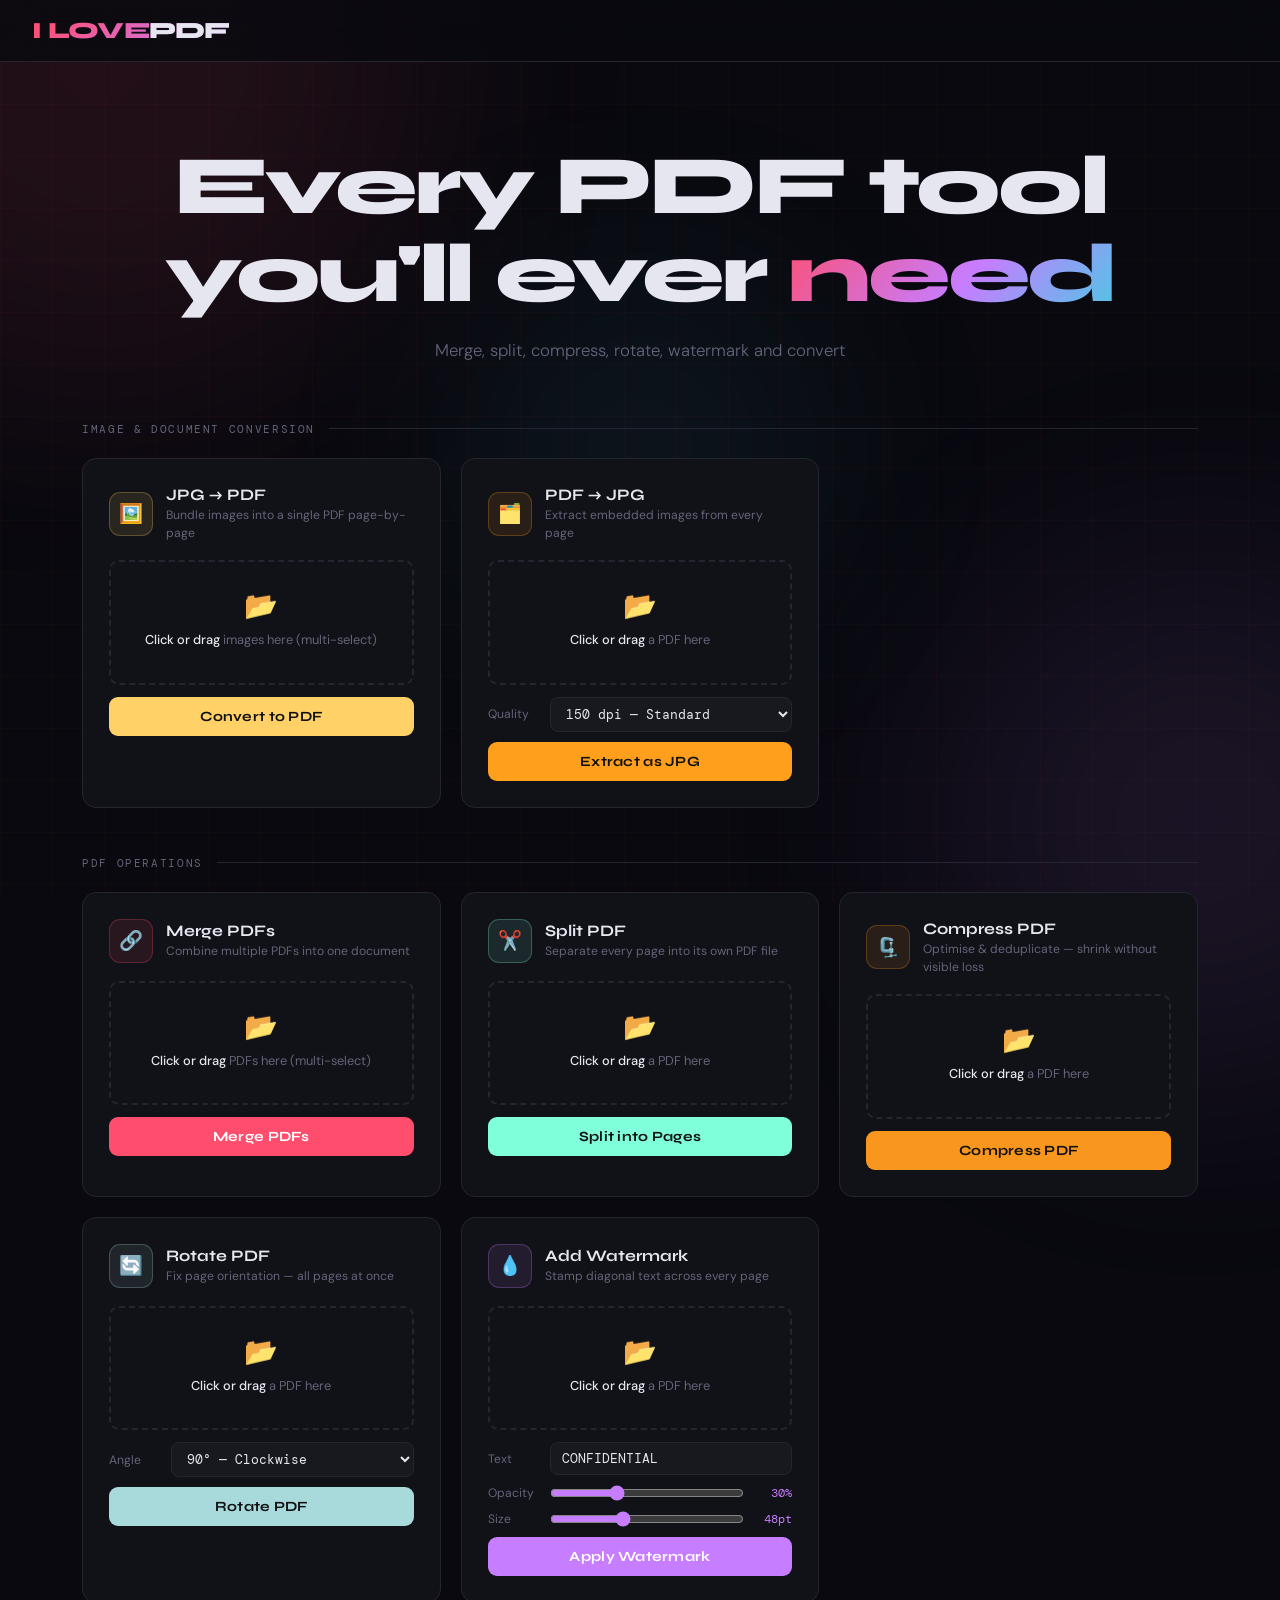
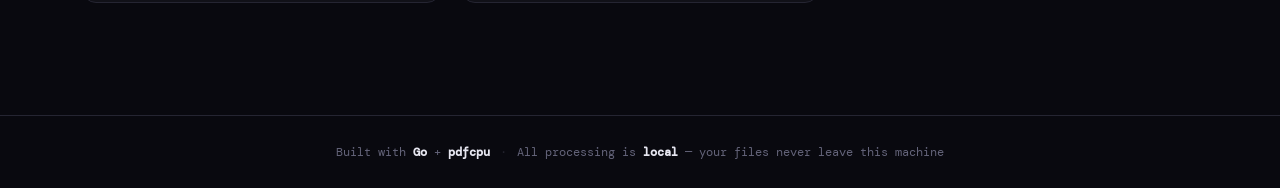
==== templates/index.html @ d8256d2e "added authentication" ====
<!DOCTYPE html>
<html lang="en">
<head>
<meta charset="UTF-8">
<meta name="viewport" content="width=device-width, initial-scale=1.0">
<title>I love pdf</title>
<link rel="preconnect" href="https://fonts.googleapis.com">
<link href="https://fonts.googleapis.com/css2?family=Syne:wght@400;700;800&family=DM+Mono:ital,wght@0,400;0,500;1,400&family=DM+Sans:wght@300;400;500&display=swap" rel="stylesheet">
<link rel="stylesheet" href="/static/css/style.css">
</head>
<body>

<div class="orb orb-1"></div>
<div class="orb orb-2"></div>
<div class="orb orb-3"></div>

<nav>
  <div class="logo">I LOVE<span>PDF</span></div>
  <div class="nav-right">
    <!-- <span class="nav-tag">Pure Go Engine</span>
    <span class="nav-tag accent">pdfcpu</span> -->
  </div>
</nav>

<header class="hero">
  <!-- <div class="hero-badge">
    <span class="pulse-dot"></span>
    All PDF tools — runs 100% locally
  </div> -->
  <h1>Every PDF tool<br>you'll ever <em>need</em></h1>
  <p>Merge, split, compress, rotate, watermark and convert</p>
</header>

<main class="container">

  <div class="section-label">
    <span>Image &amp; Document Conversion</span>
  </div>
  <div class="tool-grid">

    <!-- JPG → PDF -->
    <div class="tool-card" data-accent="#ffd166">
      <div class="card-header">
        <div class="card-icon" style="--ci-bg:rgba(255,209,102,.1);--ci-bd:rgba(255,209,102,.25)">🖼️</div>
        <div>
          <div class="card-title">JPG → PDF</div>
          <div class="card-desc">Bundle images into a single PDF page-by-page</div>
        </div>
      </div>

      <div class="drop-zone" id="dz-jpg2pdf"
           ondragover="onDragOver(event,this)"
           ondragleave="onDragLeave(this)"
           ondrop="onDrop(event,this,'fi-jpg2pdf')">
        <input type="file" id="fi-jpg2pdf" accept="image/jpeg,image/png,image/gif,image/tiff,image/webp" multiple
               onchange="onFileChange(this,'dz-jpg2pdf')">
        <div class="drop-icon">📂</div>
        <div class="drop-text"><strong>Click or drag</strong> images here (multi-select)</div>
        <div class="file-list" id="fl-jpg2pdf"></div>
      </div>

      <button class="btn" style="--btn-color:#ffd166;--btn-text:#111"
              onclick="submitMany('jpg-to-pdf','fi-jpg2pdf',{},'rb-jpg2pdf','jpg2pdf')">
        <span class="btn-spinner" id="sp-jpg2pdf"></span>
        <span>Convert to PDF</span>
      </button>
      <div class="result-box" id="rb-jpg2pdf"></div>
    </div>

    <!-- PDF → JPG -->
    <div class="tool-card" data-accent="#ff9f1c">
      <div class="card-header">
        <div class="card-icon" style="--ci-bg:rgba(255,159,28,.1);--ci-bd:rgba(255,159,28,.25)">🗂️</div>
        <div>
          <div class="card-title">PDF → JPG</div>
          <div class="card-desc">Extract embedded images from every page</div>
        </div>
      </div>

      <div class="drop-zone" id="dz-pdf2jpg"
           ondragover="onDragOver(event,this)"
           ondragleave="onDragLeave(this)"
           ondrop="onDrop(event,this,'fi-pdf2jpg')">
        <input type="file" id="fi-pdf2jpg" accept=".pdf"
               onchange="onFileChange(this,'dz-pdf2jpg')">
        <div class="drop-icon">📂</div>
        <div class="drop-text"><strong>Click or drag</strong> a PDF here</div>
        <div class="file-list" id="fl-pdf2jpg"></div>
      </div>

      <div class="field-row">
        <span class="field-label">Quality</span>
        <select id="sel-dpi" class="field-select">
          <option value="72">72 dpi — Screen</option>
          <option value="150" selected>150 dpi — Standard</option>
          <option value="300">300 dpi — Print</option>
        </select>
      </div>

      <button class="btn" style="--btn-color:#ff9f1c;--btn-text:#111"
              onclick="submitOne('pdf-to-jpg','fi-pdf2jpg',
                {dpi:document.getElementById('sel-dpi').value},
                'rb-pdf2jpg','pdf2jpg')">
        <span class="btn-spinner" id="sp-pdf2jpg"></span>
        <span>Extract as JPG</span>
      </button>
      <div class="result-box" id="rb-pdf2jpg"></div>
    </div>

  </div><!-- /.tool-grid -->

  <div class="section-label">
    <span>PDF Operations</span>
  </div>
  <div class="tool-grid">

    <!-- Merge -->
    <div class="tool-card" data-accent="#ff4d6d">
      <div class="card-header">
        <div class="card-icon" style="--ci-bg:rgba(255,77,109,.1);--ci-bd:rgba(255,77,109,.25)">🔗</div>
        <div>
          <div class="card-title">Merge PDFs</div>
          <div class="card-desc">Combine multiple PDFs into one document</div>
        </div>
      </div>

      <div class="drop-zone" id="dz-merge"
           ondragover="onDragOver(event,this)"
           ondragleave="onDragLeave(this)"
           ondrop="onDrop(event,this,'fi-merge')">
        <input type="file" id="fi-merge" accept=".pdf" multiple
               onchange="onFileChange(this,'dz-merge')">
        <div class="drop-icon">📂</div>
        <div class="drop-text"><strong>Click or drag</strong> PDFs here (multi-select)</div>
        <div class="file-list" id="fl-merge"></div>
      </div>

      <button class="btn" style="--btn-color:#ff4d6d;--btn-text:#fff"
              onclick="submitMany('merge','fi-merge',{},'rb-merge','merge')">
        <span class="btn-spinner" id="sp-merge"></span>
        <span>Merge PDFs</span>
      </button>
      <div class="result-box" id="rb-merge"></div>
    </div>

    <!-- Split -->
    <div class="tool-card" data-accent="#80ffdb">
      <div class="card-header">
        <div class="card-icon" style="--ci-bg:rgba(128,255,219,.1);--ci-bd:rgba(128,255,219,.25)">✂️</div>
        <div>
          <div class="card-title">Split PDF</div>
          <div class="card-desc">Separate every page into its own PDF file</div>
        </div>
      </div>

      <div class="drop-zone" id="dz-split"
           ondragover="onDragOver(event,this)"
           ondragleave="onDragLeave(this)"
           ondrop="onDrop(event,this,'fi-split')">
        <input type="file" id="fi-split" accept=".pdf"
               onchange="onFileChange(this,'dz-split')">
        <div class="drop-icon">📂</div>
        <div class="drop-text"><strong>Click or drag</strong> a PDF here</div>
        <div class="file-list" id="fl-split"></div>
      </div>

      <button class="btn" style="--btn-color:#80ffdb;--btn-text:#111"
              onclick="submitOne('split','fi-split',{},'rb-split','split')">
        <span class="btn-spinner" id="sp-split"></span>
        <span>Split into Pages</span>
      </button>
      <div class="result-box" id="rb-split"></div>
    </div>

    <!-- Compress -->
    <div class="tool-card" data-accent="#f8961e">
      <div class="card-header">
        <div class="card-icon" style="--ci-bg:rgba(248,150,30,.1);--ci-bd:rgba(248,150,30,.25)">🗜️</div>
        <div>
          <div class="card-title">Compress PDF</div>
          <div class="card-desc">Optimise & deduplicate — shrink without visible loss</div>
        </div>
      </div>

      <div class="drop-zone" id="dz-compress"
           ondragover="onDragOver(event,this)"
           ondragleave="onDragLeave(this)"
           ondrop="onDrop(event,this,'fi-compress')">
        <input type="file" id="fi-compress" accept=".pdf"
               onchange="onFileChange(this,'dz-compress')">
        <div class="drop-icon">📂</div>
        <div class="drop-text"><strong>Click or drag</strong> a PDF here</div>
        <div class="file-list" id="fl-compress"></div>
      </div>

      <button class="btn" style="--btn-color:#f8961e;--btn-text:#111"
              onclick="submitOne('compress','fi-compress',{},'rb-compress','compress')">
        <span class="btn-spinner" id="sp-compress"></span>
        <span>Compress PDF</span>
      </button>
      <div class="result-box" id="rb-compress"></div>
    </div>

    <!-- Rotate -->
    <div class="tool-card" data-accent="#a8dadc">
      <div class="card-header">
        <div class="card-icon" style="--ci-bg:rgba(168,218,220,.1);--ci-bd:rgba(168,218,220,.25)">🔄</div>
        <div>
          <div class="card-title">Rotate PDF</div>
          <div class="card-desc">Fix page orientation — all pages at once</div>
        </div>
      </div>

      <div class="drop-zone" id="dz-rotate"
           ondragover="onDragOver(event,this)"
           ondragleave="onDragLeave(this)"
           ondrop="onDrop(event,this,'fi-rotate')">
        <input type="file" id="fi-rotate" accept=".pdf"
               onchange="onFileChange(this,'dz-rotate')">
        <div class="drop-icon">📂</div>
        <div class="drop-text"><strong>Click or drag</strong> a PDF here</div>
        <div class="file-list" id="fl-rotate"></div>
      </div>

      <div class="field-row">
        <span class="field-label">Angle</span>
        <select id="sel-rotate" class="field-select">
          <option value="90">90° — Clockwise</option>
          <option value="180">180° — Flip</option>
          <option value="270">270° — Counter-clockwise</option>
        </select>
      </div>

      <button class="btn" style="--btn-color:#a8dadc;--btn-text:#111"
              onclick="submitOne('rotate','fi-rotate',
                {degrees:document.getElementById('sel-rotate').value},
                'rb-rotate','rotate')">
        <span class="btn-spinner" id="sp-rotate"></span>
        <span>Rotate PDF</span>
      </button>
      <div class="result-box" id="rb-rotate"></div>
    </div>

    <!-- Watermark -->
    <div class="tool-card" data-accent="#c77dff">
      <div class="card-header">
        <div class="card-icon" style="--ci-bg:rgba(199,125,255,.1);--ci-bd:rgba(199,125,255,.25)">💧</div>
        <div>
          <div class="card-title">Add Watermark</div>
          <div class="card-desc">Stamp diagonal text across every page</div>
        </div>
      </div>

      <div class="drop-zone" id="dz-wm"
           ondragover="onDragOver(event,this)"
           ondragleave="onDragLeave(this)"
           ondrop="onDrop(event,this,'fi-wm')">
        <input type="file" id="fi-wm" accept=".pdf"
               onchange="onFileChange(this,'dz-wm')">
        <div class="drop-icon">📂</div>
        <div class="drop-text"><strong>Click or drag</strong> a PDF here</div>
        <div class="file-list" id="fl-wm"></div>
      </div>

      <div class="field-row">
        <span class="field-label">Text</span>
        <input type="text" id="wm-text" class="field-input" value="CONFIDENTIAL" placeholder="Watermark text">
      </div>
      <div class="field-row">
        <span class="field-label">Opacity</span>
        <input type="range" id="wm-opacity" min="5" max="80" value="30"
               oninput="document.getElementById('wm-opval').textContent=this.value+'%'">
        <span class="range-val" id="wm-opval">30%</span>
      </div>
      <div class="field-row">
        <span class="field-label">Size</span>
        <input type="range" id="wm-size" min="20" max="96" value="48"
               oninput="document.getElementById('wm-szval').textContent=this.value+'pt'">
        <span class="range-val" id="wm-szval">48pt</span>
      </div>

      <button class="btn" style="--btn-color:#c77dff;--btn-text:#fff"
              onclick="submitOne('watermark','fi-wm',{
                text:     document.getElementById('wm-text').value,
                opacity:  document.getElementById('wm-opacity').value / 100,
                fontsize: document.getElementById('wm-size').value
              },'rb-wm','wm')">
        <span class="btn-spinner" id="sp-wm"></span>
        <span>Apply Watermark</span>
      </button>
      <div class="result-box" id="rb-wm"></div>
    </div>

  </div><!-- /.tool-grid -->
</main>

<footer>
  <span>Built with <strong>Go</strong> + <strong>pdfcpu</strong></span>
  <span class="footer-dot">·</span>
  <span>All processing is <strong>local</strong> — your files never leave this machine</span>
</footer>

<div id="toast" role="alert" aria-live="assertive"></div>

<script src="/static/js/app.js"></script>
</body>
</html>
---- static/css/style.css ----
/* ── Reset & Variables ───────────────────────────────────────── */
*, *::before, *::after { box-sizing: border-box; margin: 0; padding: 0; }

:root {
  --bg:       #09090f;
  --surface:  #111118;
  --surface2: #18181f;
  --border:   #252532;
  --text:     #e6e6f0;
  --muted:    #64647a;
  --accent:   #ff4d6d;
  --success:  #06d6a0;
  --warn:     #ffd166;
  --radius:   14px;
  --font-d:   'Syne', sans-serif;
  --font-b:   'DM Sans', sans-serif;
  --font-m:   'DM Mono', monospace;
}

html { scroll-behavior: smooth; }

body {
  background: var(--bg);
  color: var(--text);
  font-family: var(--font-b);
  min-height: 100vh;
  overflow-x: hidden;
}

/* ── Background grid ─────────────────────────────────────────── */
body::before {
  content: '';
  position: fixed; inset: 0; z-index: 0; pointer-events: none;
  background-image:
    linear-gradient(rgba(255,77,109,.03) 1px, transparent 1px),
    linear-gradient(90deg, rgba(255,77,109,.03) 1px, transparent 1px);
  background-size: 52px 52px;
}

/* ── Ambient orbs ────────────────────────────────────────────── */
.orb {
  position: fixed; border-radius: 50%;
  filter: blur(130px); opacity: .10;
  pointer-events: none; z-index: 0;
}
.orb-1 { width: 640px; height: 640px; background: #ff4d6d; top: -260px; left: -220px; }
.orb-2 { width: 520px; height: 520px; background: #c77dff; bottom: -180px; right: -180px; }
.orb-3 { width: 320px; height: 320px; background: #48cae4; top: 50%; left: 50%; transform: translate(-50%,-50%); }

nav {
  position: sticky; top: 0; z-index: 100;
  display: flex; align-items: center; justify-content: space-between;
  height: 62px; padding: 0 2rem;
  backdrop-filter: blur(18px);
  background: rgba(9,9,15,.80);
  border-bottom: 1px solid var(--border);
}

.logo {
  font-family: var(--font-d);
  font-size: 1.45rem; font-weight: 800;
  letter-spacing: -.03em;
  background: linear-gradient(130deg, #ff4d6d, #c77dff);
  -webkit-background-clip: text; -webkit-text-fill-color: transparent;
}
.logo span { -webkit-text-fill-color: var(--text); }

.nav-right { display: flex; gap: 8px; align-items: center; }

.nav-tag {
  font-family: var(--font-m); font-size: .68rem;
  padding: 3px 10px; border-radius: 100px;
  border: 1px solid var(--border); color: var(--muted);
}
.nav-tag.accent {
  border-color: rgba(255,77,109,.35);
  color: #ff7a93;
  background: rgba(255,77,109,.06);
}

/* ── Hero ────────────────────────────────────────────────────── */
.hero {
  position: relative; z-index: 1;
  text-align: center;
  padding: 80px 2rem 56px;
}

.hero-badge {
  display: inline-flex; align-items: center; gap: 9px;
  font-family: var(--font-m); font-size: .72rem;
  color: var(--accent);
  border: 1px solid rgba(255,77,109,.28);
  background: rgba(255,77,109,.06);
  padding: 5px 14px; border-radius: 100px;
  margin-bottom: 26px;
}

.pulse-dot {
  width: 6px; height: 6px;
  background: var(--accent); border-radius: 50%;
  animation: pulse 2s ease-in-out infinite;
}
@keyframes pulse { 0%,100%{opacity:1} 50%{opacity:.25} }

.hero h1 {
  font-family: var(--font-d);
  font-size: clamp(2.6rem, 6.5vw, 5.2rem);
  font-weight: 800; line-height: 1.06; letter-spacing: -.04em;
  margin-bottom: 18px;
}
.hero h1 em {
  font-style: normal;
  background: linear-gradient(130deg, #ff4d6d 0%, #c77dff 55%, #48cae4 100%);
  -webkit-background-clip: text; -webkit-text-fill-color: transparent;
}
.hero p {
  color: var(--muted); font-size: 1.05rem; font-weight: 300;
  max-width: 500px; margin: 0 auto; line-height: 1.75;
}

/* ── Layout ──────────────────────────────────────────────────── */
.container {
  max-width: 1180px; margin: 0 auto;
  padding: 0 2rem 4rem;
  position: relative; z-index: 1;
}

.section-label {
  display: flex; align-items: center; gap: 14px;
  font-family: var(--font-m); font-size: .68rem;
  color: var(--muted); text-transform: uppercase; letter-spacing: .15em;
  margin: 0 0 22px;
}
.section-label::after {
  content: ''; flex: 1; height: 1px; background: var(--border);
}

.tool-grid {
  display: grid;
  grid-template-columns: repeat(auto-fill, minmax(330px, 1fr));
  gap: 1.25rem;
  margin-bottom: 3rem;
}

/* ── Tool Card ───────────────────────────────────────────────── */
.tool-card {
  background: var(--surface);
  border: 1px solid var(--border);
  border-radius: var(--radius);
  padding: 26px;
  position: relative; overflow: hidden;
  transition: border-color .25s, transform .25s, box-shadow .25s;
}
.tool-card::before {
  content: '';
  position: absolute; top: 0; left: 0; right: 0; height: 1px;
  background: linear-gradient(90deg, transparent, var(--card-a, #ff4d6d), transparent);
  opacity: 0; transition: opacity .3s;
}
.tool-card:hover {
  border-color: var(--card-a, #ff4d6d);
  transform: translateY(-2px);
  box-shadow: 0 18px 50px rgba(0,0,0,.45);
}
.tool-card:hover::before { opacity: 1; }

/* set --card-a from data-accent via JS */

.card-header {
  display: flex; align-items: center; gap: 13px;
  margin-bottom: 18px;
}
.card-icon {
  width: 44px; height: 44px; border-radius: 11px;
  background: var(--ci-bg, rgba(255,77,109,.08));
  border: 1px solid var(--ci-bd, rgba(255,77,109,.2));
  display: flex; align-items: center; justify-content: center;
  font-size: 1.2rem; flex-shrink: 0;
}
.card-title { font-family: var(--font-d); font-size: 1rem; font-weight: 700; }
.card-desc  { font-size: .76rem; color: var(--muted); margin-top: 2px; line-height: 1.5; }

/* ── Drop Zone ───────────────────────────────────────────────── */
.drop-zone {
  position: relative;
  border: 2px dashed var(--border);
  border-radius: 10px;
  padding: 26px 16px;
  text-align: center;
  cursor: pointer;
  transition: border-color .2s, background .2s;
  margin-bottom: 12px;
}
.drop-zone input[type="file"] {
  position: absolute; inset: 0;
  opacity: 0; cursor: pointer; width: 100%; height: 100%;
}
.drop-zone:hover,
.drop-zone.drag-over {
  border-color: var(--card-a, var(--accent));
  background: rgba(255,77,109,.04);
}
.drop-icon   { font-size: 1.7rem; margin-bottom: 7px; }
.drop-text   { font-size: .8rem; color: var(--muted); line-height: 1.6; }
.drop-text strong { color: var(--text); font-weight: 500; }
.file-list {
  font-family: var(--font-m); font-size: .68rem;
  color: #48cae4; margin-top: 6px;
  white-space: nowrap; overflow: hidden; text-overflow: ellipsis;
}

/* ── Form Controls ───────────────────────────────────────────── */
.field-row {
  display: flex; align-items: center; gap: 10px;
  margin-bottom: 10px;
}
.field-label {
  font-size: .76rem; color: var(--muted);
  white-space: nowrap; min-width: 52px;
}
.field-select,
.field-input {
  flex: 1;
  background: var(--surface2);
  border: 1px solid var(--border);
  border-radius: 8px;
  color: var(--text);
  padding: 7px 11px;
  font-family: var(--font-m); font-size: .8rem;
  outline: none;
  transition: border-color .2s;
}
.field-select:focus,
.field-input:focus { border-color: var(--card-a, var(--accent)); }

input[type="range"] {
  flex: 1; accent-color: var(--card-a, var(--accent));
  cursor: pointer;
}
.range-val {
  font-family: var(--font-m); font-size: .76rem;
  color: var(--card-a, var(--accent));
  min-width: 38px; text-align: right;
}

/* ── Button ──────────────────────────────────────────────────── */
.btn {
  width: 100%; padding: 11px;
  border: none; border-radius: 9px;
  background: var(--btn-color, var(--accent));
  color: var(--btn-text, #fff);
  font-family: var(--font-d); font-size: .88rem; font-weight: 700;
  letter-spacing: .02em;
  cursor: pointer;
  display: flex; align-items: center; justify-content: center; gap: 8px;
  transition: opacity .2s, transform .15s, box-shadow .2s;
  margin-top: 4px;
}
.btn:hover:not(:disabled) {
  opacity: .9; transform: translateY(-1px);
  box-shadow: 0 8px 22px rgba(0,0,0,.35);
}
.btn:active:not(:disabled) { transform: none; }
.btn:disabled { opacity: .35; cursor: not-allowed; }

/* spinner inside button */
.btn-spinner {
  display: none;
  width: 15px; height: 15px;
  border: 2px solid rgba(0,0,0,.25);
  border-top-color: currentColor;
  border-radius: 50%;
  animation: spin .65s linear infinite;
}
.btn-spinner.visible { display: block; }
@keyframes spin { to { transform: rotate(360deg); } }

/* ── Result Box ──────────────────────────────────────────────── */
.result-box {
  display: none; margin-top: 12px;
  border-radius: 9px; overflow: hidden;
  animation: slideUp .28s ease;
}
.result-box.show { display: block; }
@keyframes slideUp { from{opacity:0;transform:translateY(6px)} to{opacity:1;transform:none} }

.result-inner {
  padding: 13px 15px;
}
.result-inner.ok  { background: rgba(6,214,160,.07); border: 1px solid rgba(6,214,160,.22); }
.result-inner.err { background: rgba(255,77,109,.07); border: 1px solid rgba(255,77,109,.22); }

.result-msg {
  font-size: .8rem; margin-bottom: 9px;
}
.result-inner.ok  .result-msg { color: var(--success); }
.result-inner.err .result-msg { color: var(--accent); }

.result-meta {
  font-family: var(--font-m); font-size: .68rem;
  color: var(--muted); margin-bottom: 10px;
}

.dl-btn {
  display: inline-flex; align-items: center; gap: 7px;
  background: rgba(6,214,160,.1);
  border: 1px solid rgba(6,214,160,.28);
  color: var(--success);
  padding: 7px 14px; border-radius: 7px;
  text-decoration: none; font-size: .8rem; font-weight: 500;
  transition: background .2s;
  cursor: pointer;
}
.dl-btn:hover { background: rgba(6,214,160,.18); }

/* ── Footer ──────────────────────────────────────────────────── */
footer {
  position: relative; z-index: 1;
  border-top: 1px solid var(--border);
  padding: 28px 2rem;
  text-align: center;
  font-family: var(--font-m); font-size: .75rem; color: var(--muted);
  display: flex; justify-content: center; align-items: center;
  flex-wrap: wrap; gap: 10px;
}
footer strong { color: var(--text); }
.footer-dot { opacity: .3; }

/*   Toast   */
#toast {
  position: fixed; bottom: 22px; left: 50%;
  transform: translateX(-50%) translateY(14px);
  background: var(--surface2); border: 1px solid var(--border);
  color: var(--text); padding: 10px 22px;
  border-radius: 100px; font-family: var(--font-m); font-size: .78rem;
  opacity: 0; pointer-events: none;
  transition: opacity .28s, transform .28s;
  z-index: 999; white-space: nowrap;
}
#toast.show {
  opacity: 1; transform: translateX(-50%) translateY(0);
}

/*   Responsive   */
@media (max-width: 640px) {
  .tool-grid { grid-template-columns: 1fr; }
  .hero h1   { font-size: 2.4rem; }
}
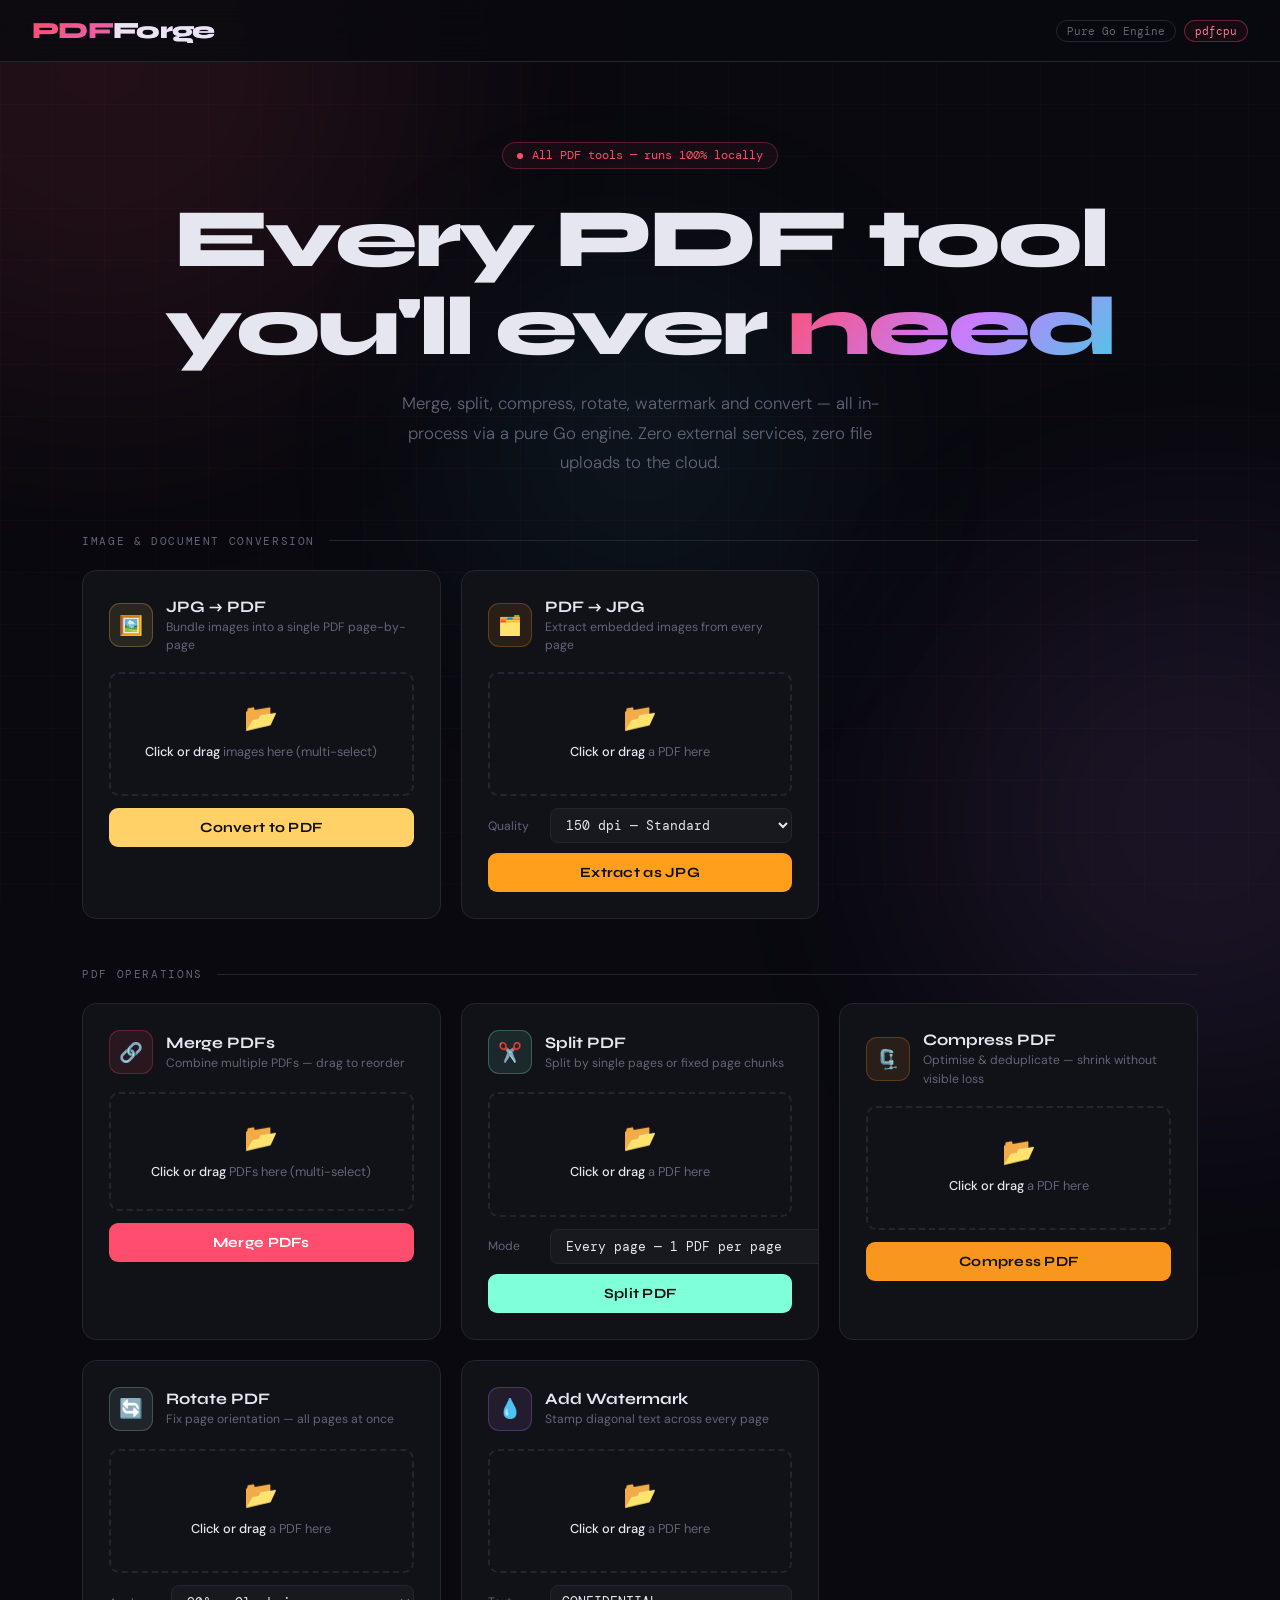
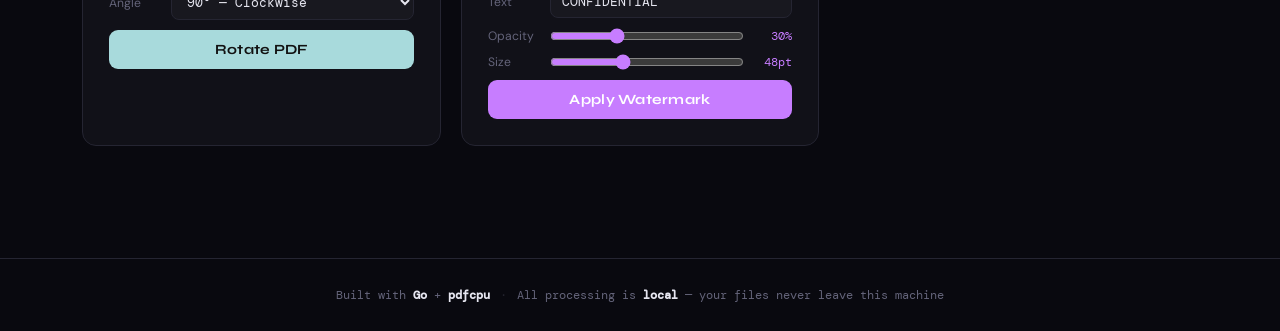
==== commit 7e70e07f: "added reordering of merge pdfs" ====
--- a/templates/index.html
+++ b/templates/index.html
@@ -3,7 +3,7 @@
 <head>
 <meta charset="UTF-8">
 <meta name="viewport" content="width=device-width, initial-scale=1.0">
-<title>I love pdf</title>
+<title>PDFForge — PDF Powerhouse</title>
 <link rel="preconnect" href="https://fonts.googleapis.com">
 <link href="https://fonts.googleapis.com/css2?family=Syne:wght@400;700;800&family=DM+Mono:ital,wght@0,400;0,500;1,400&family=DM+Sans:wght@300;400;500&display=swap" rel="stylesheet">
 <link rel="stylesheet" href="/static/css/style.css">
@@ -15,24 +15,25 @@
 <div class="orb orb-3"></div>
 
 <nav>
-  <div class="logo">I LOVE<span>PDF</span></div>
+  <div class="logo">PDF<span>Forge</span></div>
   <div class="nav-right">
-    <!-- <span class="nav-tag">Pure Go Engine</span>
-    <span class="nav-tag accent">pdfcpu</span> -->
+    <span class="nav-tag">Pure Go Engine</span>
+    <span class="nav-tag accent">pdfcpu</span>
   </div>
 </nav>
 
 <header class="hero">
-  <!-- <div class="hero-badge">
+  <div class="hero-badge">
     <span class="pulse-dot"></span>
     All PDF tools — runs 100% locally
-  </div> -->
+  </div>
   <h1>Every PDF tool<br>you'll ever <em>need</em></h1>
-  <p>Merge, split, compress, rotate, watermark and convert</p>
+  <p>Merge, split, compress, rotate, watermark and convert — all in-process via a pure Go engine. Zero external services, zero file uploads to the cloud.</p>
 </header>
 
 <main class="container">
 
+  <!-- ── Conversions ─────────────────────────────────────────── -->
   <div class="section-label">
     <span>Image &amp; Document Conversion</span>
   </div>
@@ -109,6 +110,7 @@
 
   </div><!-- /.tool-grid -->
 
+  <!-- ── PDF Operations ─────────────────────────────────────── -->
   <div class="section-label">
     <span>PDF Operations</span>
   </div>
@@ -120,7 +122,7 @@
         <div class="card-icon" style="--ci-bg:rgba(255,77,109,.1);--ci-bd:rgba(255,77,109,.25)">🔗</div>
         <div>
           <div class="card-title">Merge PDFs</div>
-          <div class="card-desc">Combine multiple PDFs into one document</div>
+          <div class="card-desc">Combine multiple PDFs — drag to reorder</div>
         </div>
       </div>
 
@@ -129,14 +131,15 @@
            ondragleave="onDragLeave(this)"
            ondrop="onDrop(event,this,'fi-merge')">
         <input type="file" id="fi-merge" accept=".pdf" multiple
-               onchange="onFileChange(this,'dz-merge')">
+               onchange="onMergeFilesChange(this)">
         <div class="drop-icon">📂</div>
         <div class="drop-text"><strong>Click or drag</strong> PDFs here (multi-select)</div>
-        <div class="file-list" id="fl-merge"></div>
-      </div>
+      </div>
+
+      <ul id="merge-list" class="merge-list"></ul>
 
       <button class="btn" style="--btn-color:#ff4d6d;--btn-text:#fff"
-              onclick="submitMany('merge','fi-merge',{},'rb-merge','merge')">
+              onclick="submitMerge()">
         <span class="btn-spinner" id="sp-merge"></span>
         <span>Merge PDFs</span>
       </button>
@@ -149,7 +152,7 @@
         <div class="card-icon" style="--ci-bg:rgba(128,255,219,.1);--ci-bd:rgba(128,255,219,.25)">✂️</div>
         <div>
           <div class="card-title">Split PDF</div>
-          <div class="card-desc">Separate every page into its own PDF file</div>
+          <div class="card-desc">Split by single pages or fixed page chunks</div>
         </div>
       </div>
 
@@ -164,10 +167,29 @@
         <div class="file-list" id="fl-split"></div>
       </div>
 
+      <div class="field-row">
+        <span class="field-label">Mode</span>
+        <select id="split-mode" class="field-select" onchange="onSplitModeChange()">
+          <option value="1">Every page — 1 PDF per page</option>
+          <option value="custom">Fixed chunk — N pages per PDF</option>
+          <option value="ranges">Custom ranges — e.g. 1-3, 5, 7-9</option>
+        </select>
+      </div>
+
+      <div id="split-chunk-row" class="field-row" style="display:none">
+        <span class="field-label">Pages</span>
+        <input type="number" id="split-span" class="field-input" value="2" min="1" placeholder="Pages per chunk">
+      </div>
+
+      <div id="split-ranges-row" class="field-row" style="display:none">
+        <span class="field-label">Ranges</span>
+        <input type="text" id="split-ranges" class="field-input" placeholder="e.g. 1-3, 5, 7-9">
+      </div>
+
       <button class="btn" style="--btn-color:#80ffdb;--btn-text:#111"
-              onclick="submitOne('split','fi-split',{},'rb-split','split')">
+              onclick="submitSplit()">
         <span class="btn-spinner" id="sp-split"></span>
-        <span>Split into Pages</span>
+        <span>Split PDF</span>
       </button>
       <div class="result-box" id="rb-split"></div>
     </div>
--- a/static/css/style.css
+++ b/static/css/style.css
@@ -47,6 +47,7 @@
 .orb-2 { width: 520px; height: 520px; background: #c77dff; bottom: -180px; right: -180px; }
 .orb-3 { width: 320px; height: 320px; background: #48cae4; top: 50%; left: 50%; transform: translate(-50%,-50%); }
 
+/* ── Nav ─────────────────────────────────────────────────────── */
 nav {
   position: sticky; top: 0; z-index: 100;
   display: flex; align-items: center; justify-content: space-between;
@@ -326,7 +327,7 @@
 footer strong { color: var(--text); }
 .footer-dot { opacity: .3; }
 
-/*   Toast   */
+/* ── Toast ───────────────────────────────────────────────────── */
 #toast {
   position: fixed; bottom: 22px; left: 50%;
   transform: translateX(-50%) translateY(14px);
@@ -341,7 +342,69 @@
   opacity: 1; transform: translateX(-50%) translateY(0);
 }
 
-/*   Responsive   */
+/* ── Merge reorder list ──────────────────────────────────────── */
+.merge-list {
+  list-style: none;
+  margin: 0 0 10px;
+  display: flex;
+  flex-direction: column;
+  gap: 6px;
+}
+.merge-list:empty { display: none; }
+
+.merge-item {
+  display: flex;
+  align-items: center;
+  gap: 10px;
+  background: var(--surface2);
+  border: 1px solid var(--border);
+  border-radius: 8px;
+  padding: 8px 10px;
+  cursor: grab;
+  user-select: none;
+  transition: border-color .2s, box-shadow .2s, opacity .2s;
+}
+.merge-item:active { cursor: grabbing; }
+.merge-item.drag-source { opacity: .35; }
+.merge-item.drag-over-item {
+  border-color: #ff4d6d;
+  box-shadow: 0 0 0 2px rgba(255,77,109,.2);
+}
+
+.merge-item-handle {
+  color: var(--muted);
+  font-size: .9rem;
+  cursor: grab;
+  flex-shrink: 0;
+}
+.merge-item-name {
+  flex: 1;
+  font-family: var(--font-m);
+  font-size: .75rem;
+  color: var(--text);
+  overflow: hidden;
+  text-overflow: ellipsis;
+  white-space: nowrap;
+}
+.merge-item-size {
+  font-family: var(--font-m);
+  font-size: .68rem;
+  color: var(--muted);
+  flex-shrink: 0;
+}
+.merge-item-remove {
+  background: none;
+  border: none;
+  color: var(--muted);
+  cursor: pointer;
+  font-size: .85rem;
+  padding: 0 2px;
+  flex-shrink: 0;
+  transition: color .15s;
+}
+.merge-item-remove:hover { color: #ff4d6d; }
+
+/* ── Responsive ──────────────────────────────────────────────── */
 @media (max-width: 640px) {
   .tool-grid { grid-template-columns: 1fr; }
   .hero h1   { font-size: 2.4rem; }
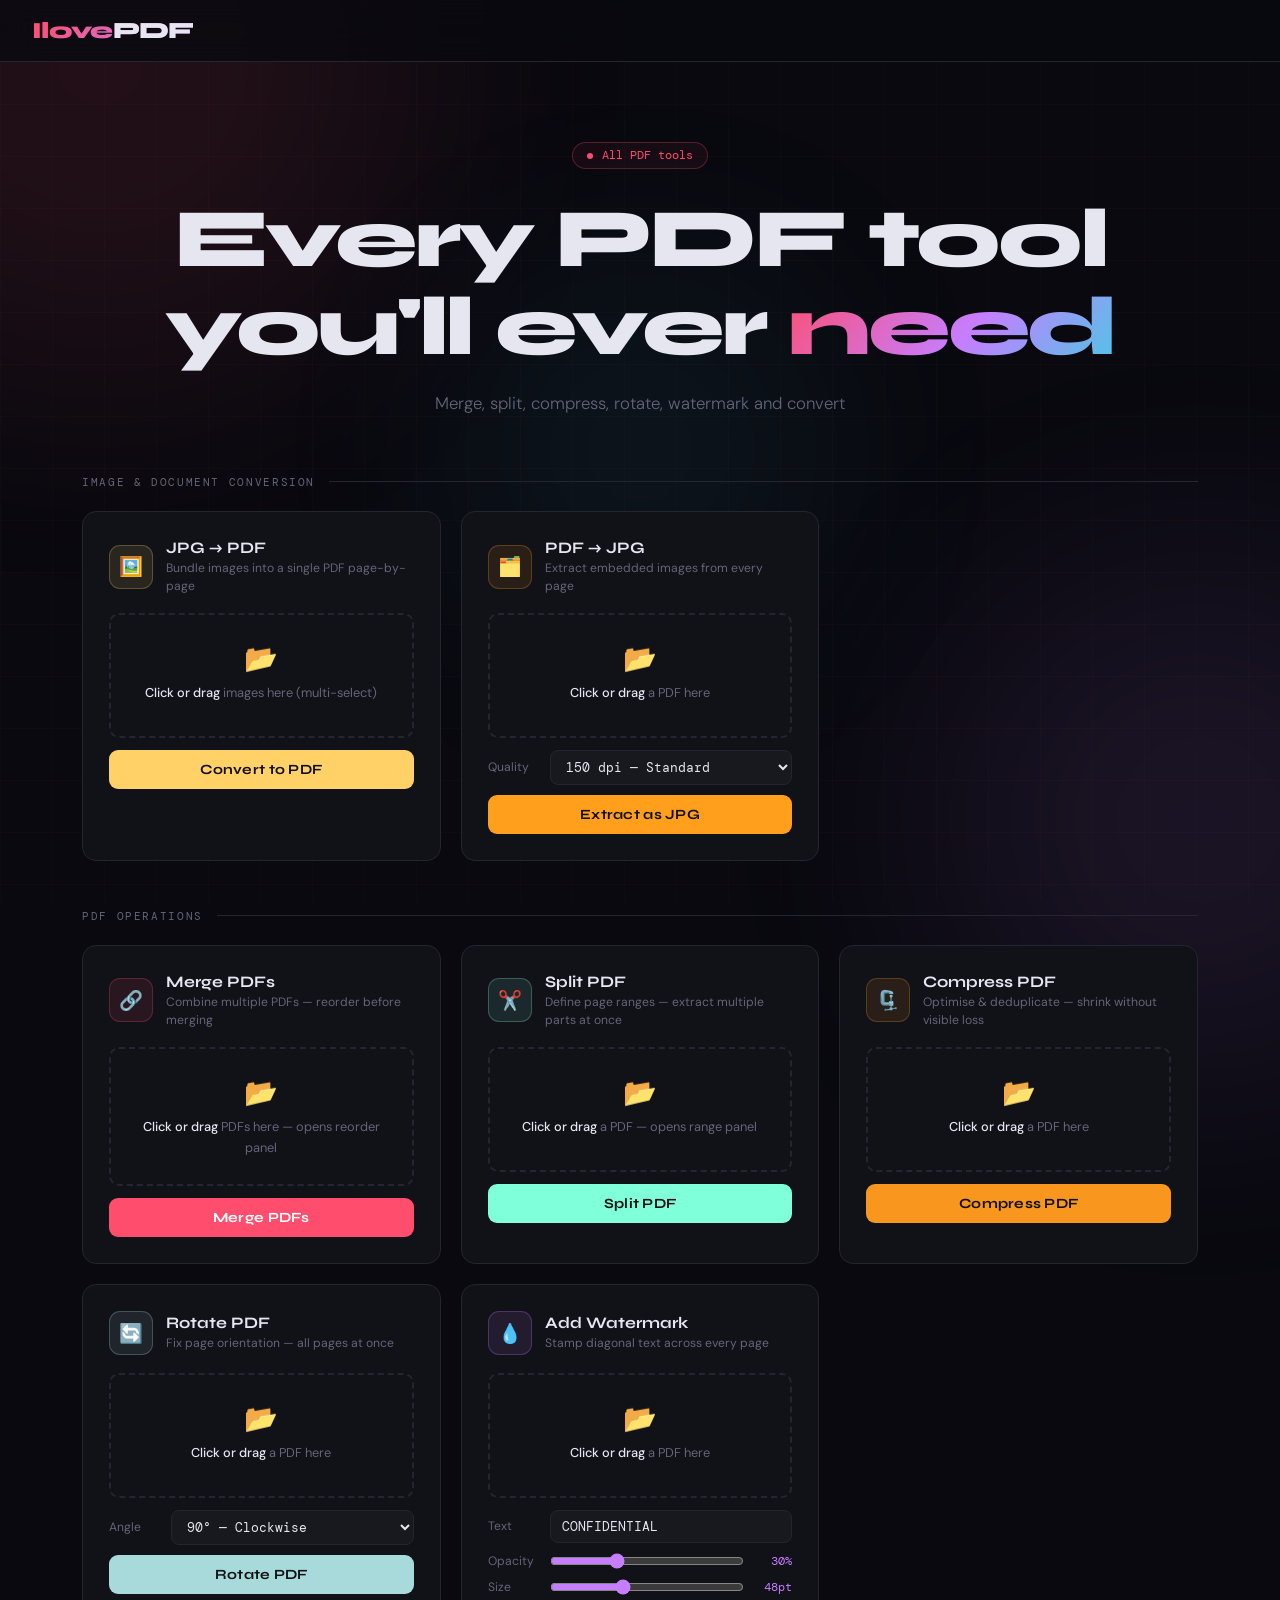
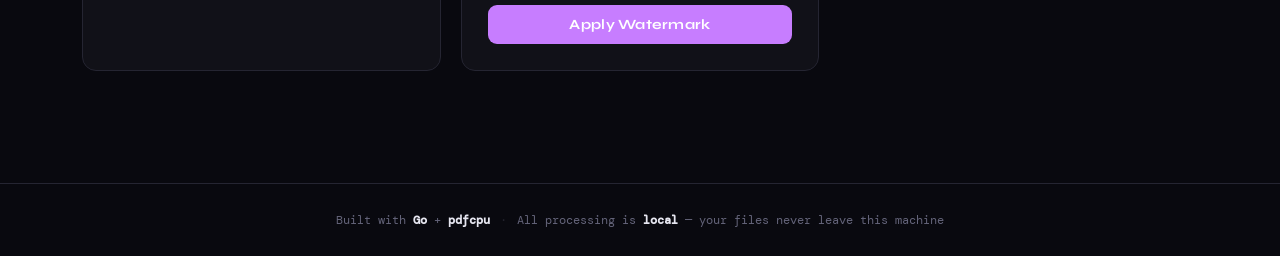
==== commit 86b77490: "added custom sizes for split pdfs" ====
--- a/templates/index.html
+++ b/templates/index.html
@@ -3,7 +3,7 @@
 <head>
 <meta charset="UTF-8">
 <meta name="viewport" content="width=device-width, initial-scale=1.0">
-<title>PDFForge — PDF Powerhouse</title>
+<title>I love PDF</title>
 <link rel="preconnect" href="https://fonts.googleapis.com">
 <link href="https://fonts.googleapis.com/css2?family=Syne:wght@400;700;800&family=DM+Mono:ital,wght@0,400;0,500;1,400&family=DM+Sans:wght@300;400;500&display=swap" rel="stylesheet">
 <link rel="stylesheet" href="/static/css/style.css">
@@ -15,31 +15,29 @@
 <div class="orb orb-3"></div>
 
 <nav>
-  <div class="logo">PDF<span>Forge</span></div>
+  <div class="logo">Ilove<span>PDF</span></div>
   <div class="nav-right">
-    <span class="nav-tag">Pure Go Engine</span>
-    <span class="nav-tag accent">pdfcpu</span>
+    <!-- <span class="nav-tag">Pure Go Engine</span>
+    <span class="nav-tag accent">pdfcpu</span> -->
   </div>
 </nav>
 
 <header class="hero">
   <div class="hero-badge">
     <span class="pulse-dot"></span>
-    All PDF tools — runs 100% locally
+    All PDF tools
   </div>
   <h1>Every PDF tool<br>you'll ever <em>need</em></h1>
-  <p>Merge, split, compress, rotate, watermark and convert — all in-process via a pure Go engine. Zero external services, zero file uploads to the cloud.</p>
+  <p>Merge, split, compress, rotate, watermark and convert</p>
 </header>
 
 <main class="container">
 
-  <!-- ── Conversions ─────────────────────────────────────────── -->
   <div class="section-label">
     <span>Image &amp; Document Conversion</span>
   </div>
   <div class="tool-grid">
 
-    <!-- JPG → PDF -->
     <div class="tool-card" data-accent="#ffd166">
       <div class="card-header">
         <div class="card-icon" style="--ci-bg:rgba(255,209,102,.1);--ci-bd:rgba(255,209,102,.25)">🖼️</div>
@@ -68,7 +66,6 @@
       <div class="result-box" id="rb-jpg2pdf"></div>
     </div>
 
-    <!-- PDF → JPG -->
     <div class="tool-card" data-accent="#ff9f1c">
       <div class="card-header">
         <div class="card-icon" style="--ci-bg:rgba(255,159,28,.1);--ci-bd:rgba(255,159,28,.25)">🗂️</div>
@@ -108,21 +105,19 @@
       <div class="result-box" id="rb-pdf2jpg"></div>
     </div>
 
-  </div><!-- /.tool-grid -->
-
-  <!-- ── PDF Operations ─────────────────────────────────────── -->
+  </div>
+
   <div class="section-label">
     <span>PDF Operations</span>
   </div>
   <div class="tool-grid">
 
-    <!-- Merge -->
     <div class="tool-card" data-accent="#ff4d6d">
       <div class="card-header">
         <div class="card-icon" style="--ci-bg:rgba(255,77,109,.1);--ci-bd:rgba(255,77,109,.25)">🔗</div>
         <div>
           <div class="card-title">Merge PDFs</div>
-          <div class="card-desc">Combine multiple PDFs — drag to reorder</div>
+          <div class="card-desc">Combine multiple PDFs — reorder before merging</div>
         </div>
       </div>
 
@@ -133,26 +128,23 @@
         <input type="file" id="fi-merge" accept=".pdf" multiple
                onchange="onMergeFilesChange(this)">
         <div class="drop-icon">📂</div>
-        <div class="drop-text"><strong>Click or drag</strong> PDFs here (multi-select)</div>
-      </div>
-
-      <ul id="merge-list" class="merge-list"></ul>
+        <div class="drop-text"><strong>Click or drag</strong> PDFs here — opens reorder panel</div>
+      </div>
 
       <button class="btn" style="--btn-color:#ff4d6d;--btn-text:#fff"
-              onclick="submitMerge()">
+              onclick="openMergeModal()">
         <span class="btn-spinner" id="sp-merge"></span>
         <span>Merge PDFs</span>
       </button>
       <div class="result-box" id="rb-merge"></div>
     </div>
 
-    <!-- Split -->
     <div class="tool-card" data-accent="#80ffdb">
       <div class="card-header">
         <div class="card-icon" style="--ci-bg:rgba(128,255,219,.1);--ci-bd:rgba(128,255,219,.25)">✂️</div>
         <div>
           <div class="card-title">Split PDF</div>
-          <div class="card-desc">Split by single pages or fixed page chunks</div>
+          <div class="card-desc">Define page ranges — extract multiple parts at once</div>
         </div>
       </div>
 
@@ -161,46 +153,26 @@
            ondragleave="onDragLeave(this)"
            ondrop="onDrop(event,this,'fi-split')">
         <input type="file" id="fi-split" accept=".pdf"
-               onchange="onFileChange(this,'dz-split')">
-        <div class="drop-icon">📂</div>
-        <div class="drop-text"><strong>Click or drag</strong> a PDF here</div>
+               onchange="onSplitFileChange(this)">
+        <div class="drop-icon">📂</div>
+        <div class="drop-text"><strong>Click or drag</strong> a PDF — opens range panel</div>
         <div class="file-list" id="fl-split"></div>
       </div>
 
-      <div class="field-row">
-        <span class="field-label">Mode</span>
-        <select id="split-mode" class="field-select" onchange="onSplitModeChange()">
-          <option value="1">Every page — 1 PDF per page</option>
-          <option value="custom">Fixed chunk — N pages per PDF</option>
-          <option value="ranges">Custom ranges — e.g. 1-3, 5, 7-9</option>
-        </select>
-      </div>
-
-      <div id="split-chunk-row" class="field-row" style="display:none">
-        <span class="field-label">Pages</span>
-        <input type="number" id="split-span" class="field-input" value="2" min="1" placeholder="Pages per chunk">
-      </div>
-
-      <div id="split-ranges-row" class="field-row" style="display:none">
-        <span class="field-label">Ranges</span>
-        <input type="text" id="split-ranges" class="field-input" placeholder="e.g. 1-3, 5, 7-9">
-      </div>
-
       <button class="btn" style="--btn-color:#80ffdb;--btn-text:#111"
-              onclick="submitSplit()">
+              onclick="openSplitModal()">
         <span class="btn-spinner" id="sp-split"></span>
         <span>Split PDF</span>
       </button>
       <div class="result-box" id="rb-split"></div>
     </div>
 
-    <!-- Compress -->
     <div class="tool-card" data-accent="#f8961e">
       <div class="card-header">
         <div class="card-icon" style="--ci-bg:rgba(248,150,30,.1);--ci-bd:rgba(248,150,30,.25)">🗜️</div>
         <div>
           <div class="card-title">Compress PDF</div>
-          <div class="card-desc">Optimise & deduplicate — shrink without visible loss</div>
+          <div class="card-desc">Optimise &amp; deduplicate — shrink without visible loss</div>
         </div>
       </div>
 
@@ -223,7 +195,6 @@
       <div class="result-box" id="rb-compress"></div>
     </div>
 
-    <!-- Rotate -->
     <div class="tool-card" data-accent="#a8dadc">
       <div class="card-header">
         <div class="card-icon" style="--ci-bg:rgba(168,218,220,.1);--ci-bd:rgba(168,218,220,.25)">🔄</div>
@@ -263,7 +234,6 @@
       <div class="result-box" id="rb-rotate"></div>
     </div>
 
-    <!-- Watermark -->
     <div class="tool-card" data-accent="#c77dff">
       <div class="card-header">
         <div class="card-icon" style="--ci-bg:rgba(199,125,255,.1);--ci-bd:rgba(199,125,255,.25)">💧</div>
@@ -313,7 +283,7 @@
       <div class="result-box" id="rb-wm"></div>
     </div>
 
-  </div><!-- /.tool-grid -->
+  </div>
 </main>
 
 <footer>
@@ -324,6 +294,47 @@
 
 <div id="toast" role="alert" aria-live="assertive"></div>
 
+<div class="modal-overlay" id="modal-merge">
+  <div class="modal-box">
+    <div class="modal-header">
+      <div class="modal-title">🔗 Merge PDFs</div>
+      <button class="modal-close" onclick="closeModal('modal-merge')">✕</button>
+    </div>
+    <p class="modal-hint">Use ▲ ▼ to reorder files. The merge follows this order top-to-bottom.</p>
+    <div class="modal-dropzone" id="modal-merge-dz">
+      <input type="file" id="fi-merge-extra" accept=".pdf" multiple
+             onchange="onMergeFilesChange(this)">
+      <span>+ Add more PDFs</span>
+    </div>
+    <div class="mmodal-list" id="merge-modal-list"></div>
+    <div class="modal-footer">
+      <button class="btn" style="--btn-color:#ff4d6d;--btn-text:#fff" onclick="submitMerge()">
+        <span class="btn-spinner" id="sp-merge-modal"></span>
+        <span>Merge PDFs</span>
+      </button>
+    </div>
+  </div>
+</div>
+
+<div class="modal-overlay" id="modal-split">
+  <div class="modal-box">
+    <div class="modal-header">
+      <div class="modal-title">✂️ Split PDF</div>
+      <button class="modal-close" onclick="closeModal('modal-split')">✕</button>
+    </div>
+    <div class="modal-filename" id="split-modal-filename"></div>
+    <p class="modal-hint">Define start and end page numbers for each part you want to extract.</p>
+    <div class="smodal-list" id="split-ranges-list"></div>
+    <button class="smodal-add" onclick="addSplitRange()">＋ Add another range</button>
+    <div class="modal-footer">
+      <button class="btn" style="--btn-color:#80ffdb;--btn-text:#111" onclick="submitSplit()">
+        <span class="btn-spinner" id="sp-split-modal"></span>
+        <span>Split PDF</span>
+      </button>
+    </div>
+  </div>
+</div>
+
 <script src="/static/js/app.js"></script>
 </body>
 </html>
--- a/static/css/style.css
+++ b/static/css/style.css
@@ -408,4 +408,182 @@
 @media (max-width: 640px) {
   .tool-grid { grid-template-columns: 1fr; }
   .hero h1   { font-size: 2.4rem; }
-}+}
+
+/* ── Modal overlay ───────────────────────────────────────────── */
+.modal-overlay {
+  position: fixed; inset: 0; z-index: 500;
+  background: rgba(0,0,0,.72);
+  backdrop-filter: blur(6px);
+  display: none;
+  align-items: center; justify-content: center;
+  padding: 1rem;
+}
+.modal-overlay.open { display: flex; }
+
+.modal-box {
+  background: var(--surface);
+  border: 1px solid var(--border);
+  border-radius: 16px;
+  width: 100%; max-width: 520px;
+  max-height: 90vh;
+  display: flex; flex-direction: column;
+  animation: modalIn .22s ease;
+  overflow: hidden;
+}
+@keyframes modalIn {
+  from { opacity: 0; transform: scale(.95) translateY(10px); }
+  to   { opacity: 1; transform: none; }
+}
+
+.modal-header {
+  display: flex; align-items: center; justify-content: space-between;
+  padding: 20px 22px 0;
+}
+.modal-title {
+  font-family: var(--font-d); font-size: 1.05rem; font-weight: 700;
+}
+.modal-close {
+  background: none; border: none; color: var(--muted);
+  font-size: 1rem; cursor: pointer; padding: 4px 8px;
+  border-radius: 6px; transition: color .15s, background .15s;
+}
+.modal-close:hover { color: var(--text); background: var(--surface2); }
+
+.modal-hint {
+  font-size: .75rem; color: var(--muted);
+  padding: 8px 22px 0; line-height: 1.6;
+}
+.modal-filename {
+  font-family: var(--font-m); font-size: .75rem;
+  color: #48cae4; padding: 8px 22px 0;
+  overflow: hidden; text-overflow: ellipsis; white-space: nowrap;
+}
+
+.modal-dropzone {
+  position: relative;
+  margin: 12px 22px 0;
+  border: 2px dashed var(--border);
+  border-radius: 9px;
+  padding: 10px 16px;
+  text-align: center;
+  font-size: .78rem; color: var(--muted);
+  cursor: pointer;
+  transition: border-color .2s, background .2s;
+}
+.modal-dropzone input[type="file"] {
+  position: absolute; inset: 0;
+  opacity: 0; cursor: pointer; width: 100%; height: 100%;
+}
+.modal-dropzone:hover {
+  border-color: #ff4d6d;
+  background: rgba(255,77,109,.04);
+  color: var(--text);
+}
+
+.modal-footer {
+  padding: 16px 22px 20px;
+  border-top: 1px solid var(--border);
+}
+
+/* ── Merge modal list ────────────────────────────────────────── */
+.mmodal-list {
+  flex: 1; overflow-y: auto;
+  padding: 12px 22px;
+  display: flex; flex-direction: column; gap: 8px;
+}
+
+.mmodal-item {
+  display: flex; align-items: center; gap: 10px;
+  background: var(--surface2);
+  border: 1px solid var(--border);
+  border-radius: 9px;
+  padding: 10px 12px;
+  transition: border-color .2s;
+}
+.mmodal-item:hover { border-color: #ff4d6d; }
+
+.mmodal-order {
+  display: flex; flex-direction: column; align-items: center; gap: 2px;
+  flex-shrink: 0;
+}
+.mmodal-arrow {
+  background: none; border: 1px solid var(--border);
+  color: var(--muted); border-radius: 5px;
+  width: 22px; height: 22px; font-size: .65rem;
+  cursor: pointer; display: flex; align-items: center; justify-content: center;
+  transition: border-color .15s, color .15s, background .15s;
+}
+.mmodal-arrow:hover:not(:disabled) {
+  border-color: #ff4d6d; color: #ff4d6d;
+  background: rgba(255,77,109,.08);
+}
+.mmodal-arrow:disabled { opacity: .25; cursor: default; }
+
+.mmodal-num {
+  font-family: var(--font-m); font-size: .65rem; color: var(--muted);
+}
+
+.mmodal-info {
+  flex: 1; overflow: hidden;
+}
+.mmodal-name {
+  display: block;
+  font-family: var(--font-m); font-size: .77rem; color: var(--text);
+  overflow: hidden; text-overflow: ellipsis; white-space: nowrap;
+}
+.mmodal-size {
+  font-family: var(--font-m); font-size: .65rem; color: var(--muted);
+}
+
+.mmodal-remove {
+  background: none; border: none;
+  color: var(--muted); cursor: pointer; font-size: .85rem;
+  padding: 0 2px; flex-shrink: 0;
+  transition: color .15s;
+}
+.mmodal-remove:hover { color: #ff4d6d; }
+
+/* ── Split modal list ────────────────────────────────────────── */
+.smodal-list {
+  flex: 1; overflow-y: auto;
+  padding: 12px 22px;
+  display: flex; flex-direction: column; gap: 8px;
+}
+
+.smodal-row {
+  display: flex; align-items: center; gap: 8px;
+}
+.smodal-label {
+  font-family: var(--font-m); font-size: .72rem; color: var(--muted);
+  min-width: 46px; flex-shrink: 0;
+}
+.smodal-input {
+  width: 80px; flex: none;
+  text-align: center;
+}
+.smodal-sep {
+  font-size: .9rem; color: var(--muted); flex-shrink: 0;
+}
+.smodal-remove {
+  background: none; border: none;
+  color: var(--muted); cursor: pointer; font-size: .85rem;
+  padding: 0 4px; flex-shrink: 0;
+  transition: color .15s;
+}
+.smodal-remove:hover { color: #ff4d6d; }
+.smodal-remove-ph { width: 24px; flex-shrink: 0; }
+
+.smodal-add {
+  margin: 4px 22px 12px;
+  background: none;
+  border: 1px dashed var(--border);
+  border-radius: 8px;
+  color: var(--muted);
+  font-size: .78rem;
+  padding: 8px 14px;
+  cursor: pointer;
+  width: calc(100% - 44px);
+  transition: border-color .2s, color .2s;
+}
+.smodal-add:hover { border-color: #80ffdb; color: #80ffdb; }
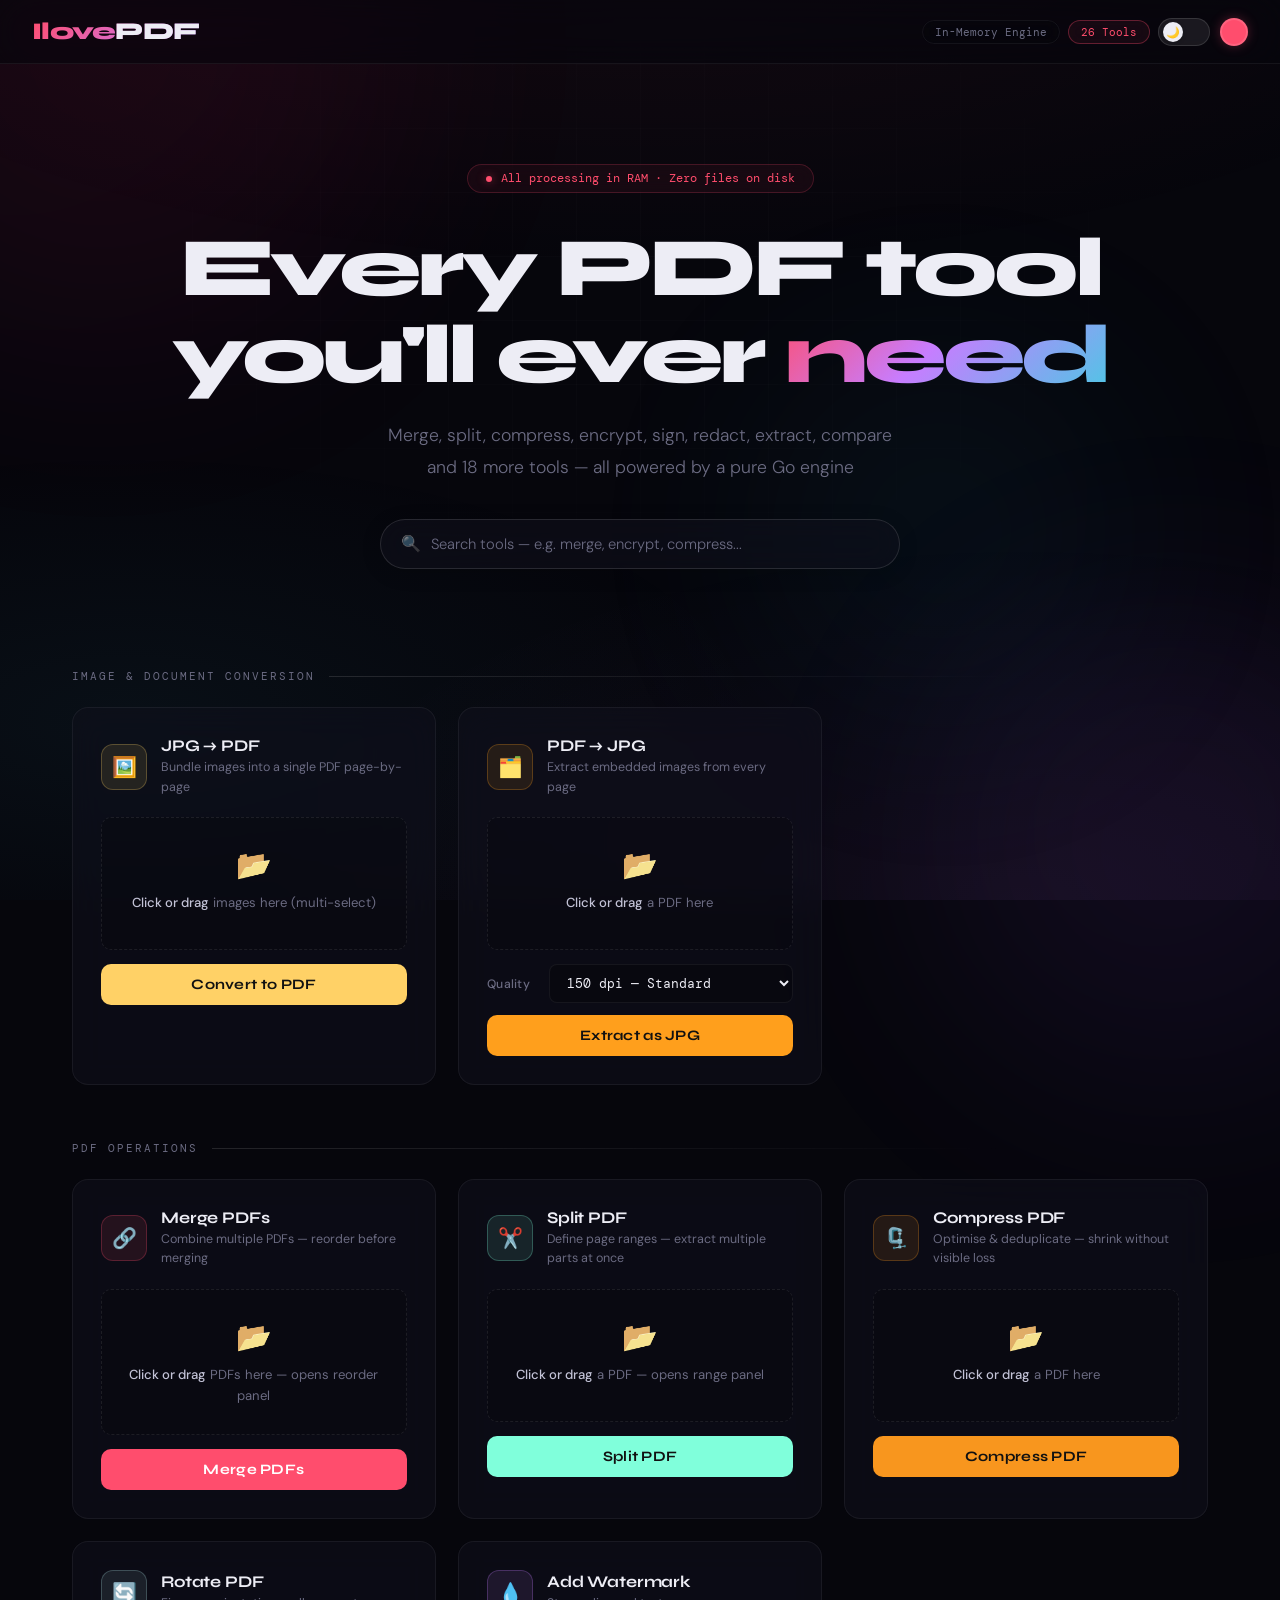
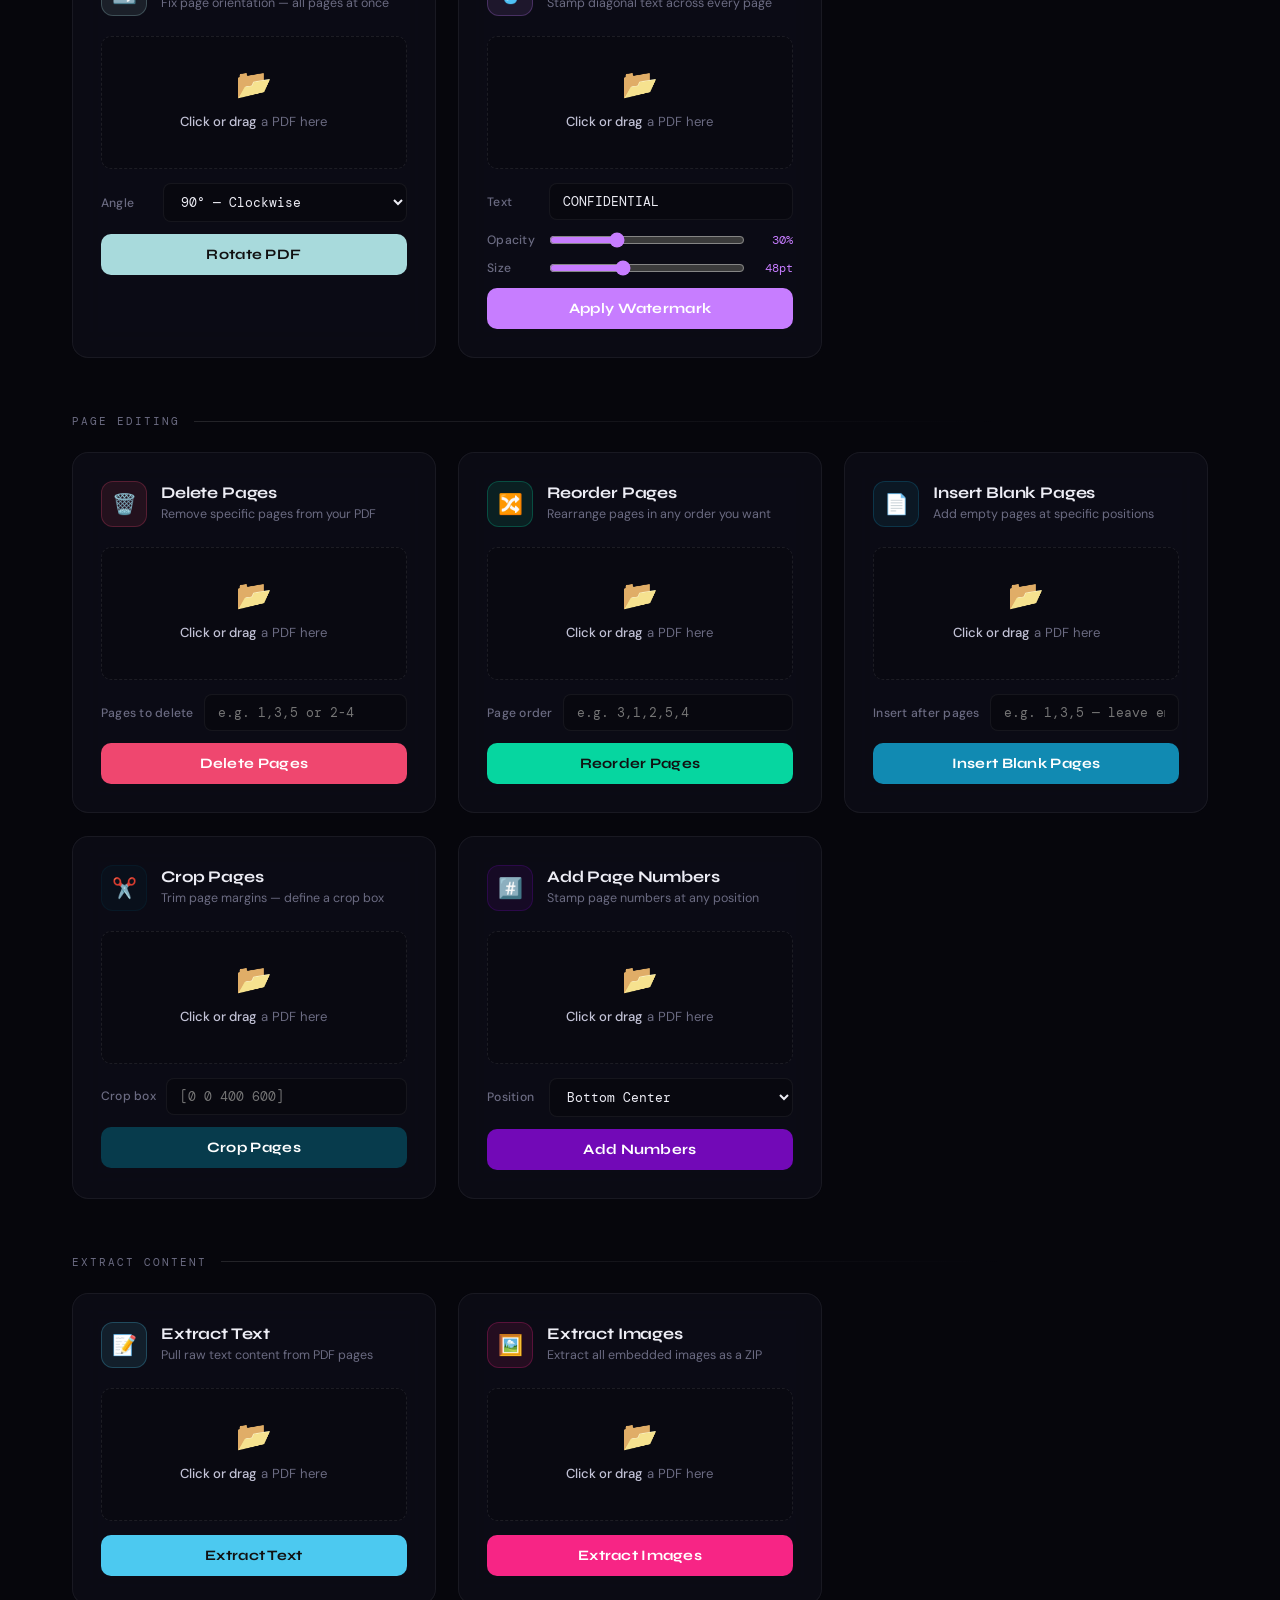
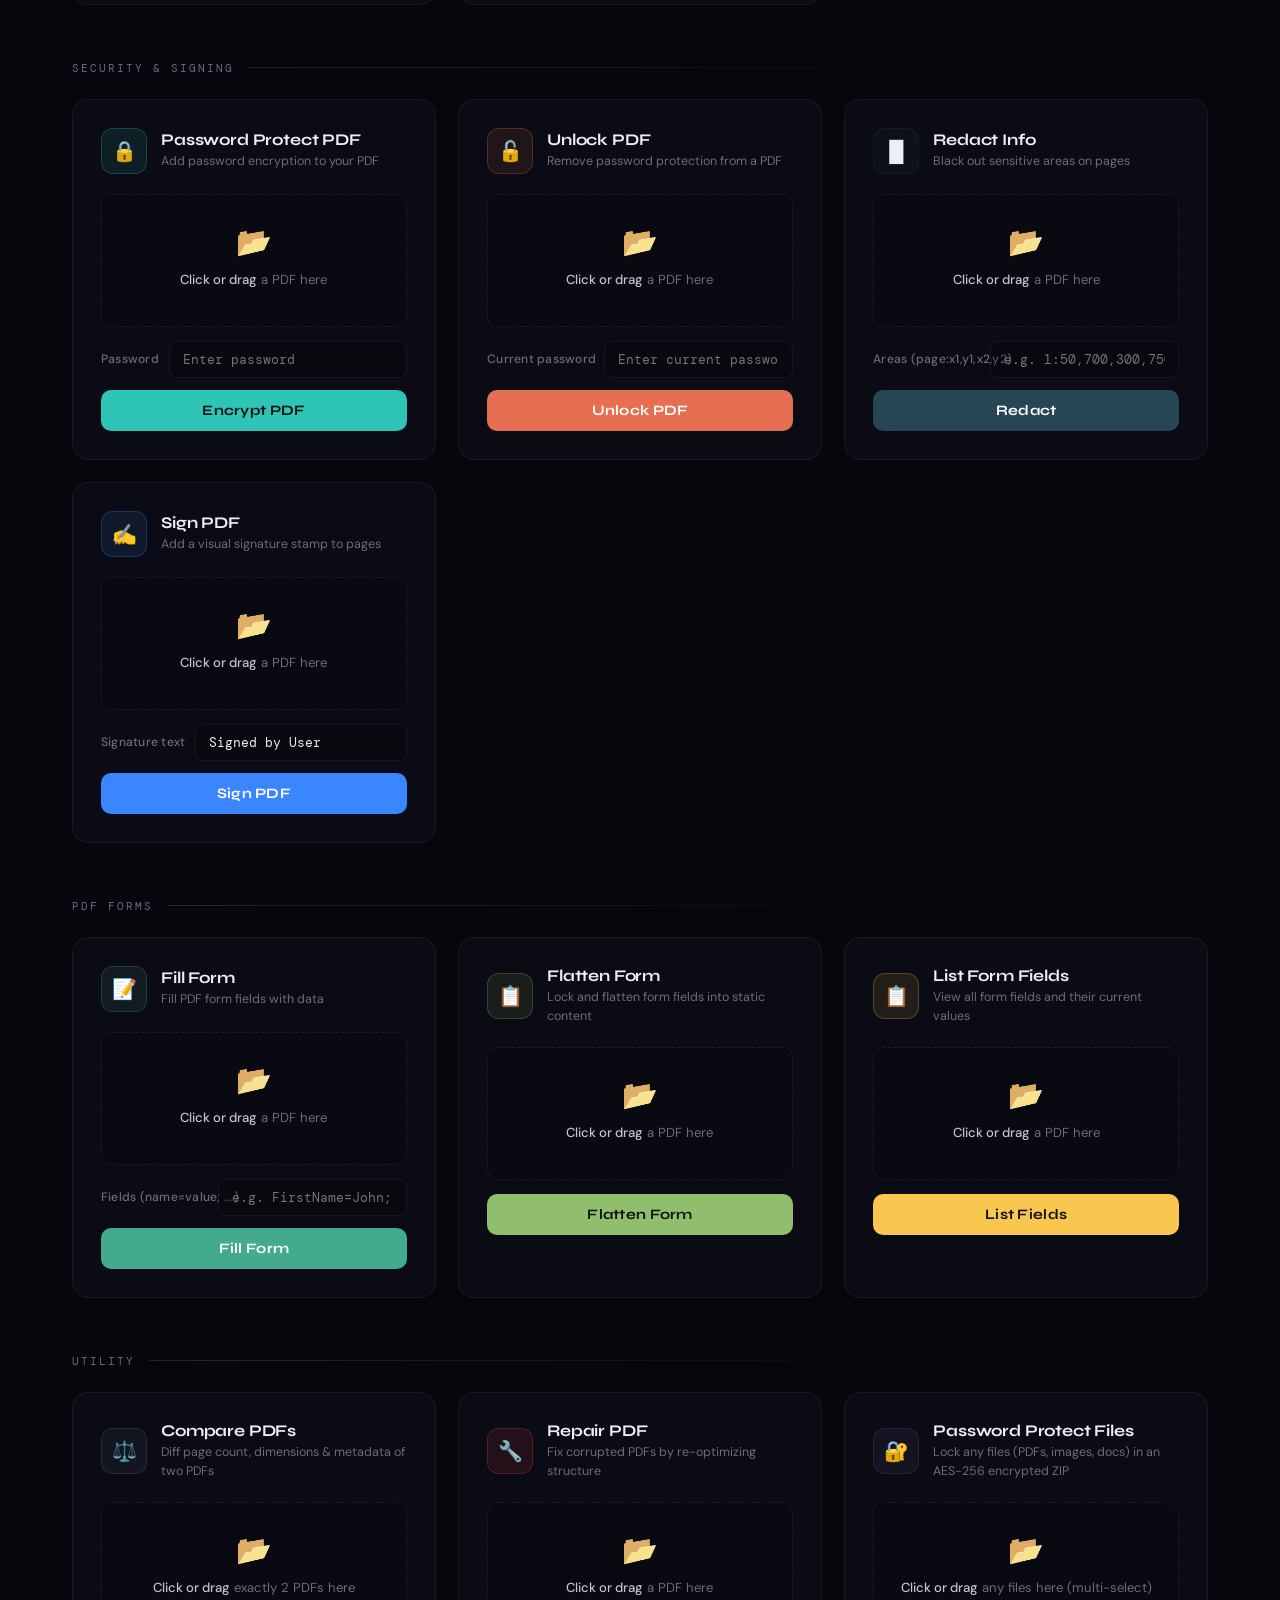
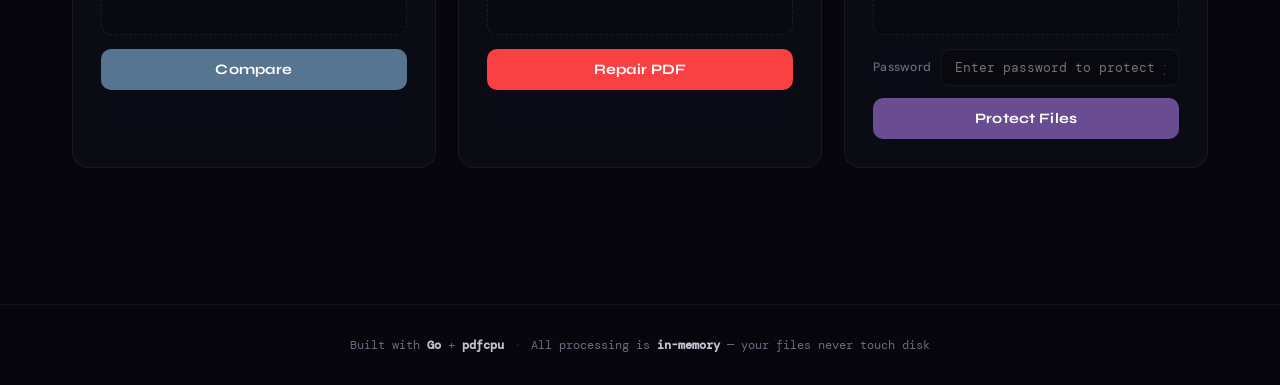
==== commit 469d06f1: "backend modified and more features added" ====
--- a/templates/index.html
+++ b/templates/index.html
@@ -3,9 +3,11 @@
 <head>
 <meta charset="UTF-8">
 <meta name="viewport" content="width=device-width, initial-scale=1.0">
-<title>I love PDF</title>
+<meta name="description" content="Free online PDF toolkit — merge, split, compress, encrypt, sign, and 20+ more tools. All processing happens in-memory, zero files on disk.">
+<title>ILovePDF — Every PDF Tool You'll Ever Need</title>
 <link rel="preconnect" href="https://fonts.googleapis.com">
-<link href="https://fonts.googleapis.com/css2?family=Syne:wght@400;700;800&family=DM+Mono:ital,wght@0,400;0,500;1,400&family=DM+Sans:wght@300;400;500&display=swap" rel="stylesheet">
+<link rel="preconnect" href="https://fonts.gstatic.com" crossorigin>
+<link href="https://fonts.googleapis.com/css2?family=Syne:wght@400;700;800&family=DM+Mono:ital,wght@0,400;0,500;1,400&family=DM+Sans:opsz,wght@9..40,300;9..40,400;9..40,500;9..40,600&display=swap" rel="stylesheet">
 <link rel="stylesheet" href="/static/css/style.css">
 </head>
 <body>
@@ -17,18 +19,54 @@
 <nav>
   <div class="logo">Ilove<span>PDF</span></div>
   <div class="nav-right">
-    <!-- <span class="nav-tag">Pure Go Engine</span>
-    <span class="nav-tag accent">pdfcpu</span> -->
+    <span class="nav-tag">In-Memory Engine</span>
+    <span class="nav-tag accent">26 Tools</span>
+
+    <!-- Theme toggle -->
+    <div class="theme-controls">
+      <div class="theme-toggle" id="themeToggle" title="Toggle light/dark">
+        <div class="theme-toggle-knob">🌙</div>
+      </div>
+
+      <!-- Color picker -->
+      <div class="color-picker-wrap">
+        <div class="color-picker-btn" id="colorPickerBtn" title="Choose accent color"></div>
+        <input type="color" class="color-picker-input" id="colorPickerInput" value="#ff4d6d">
+        <div class="color-presets" id="colorPresets">
+          <span class="color-presets-title">Accent Color</span>
+          <div class="color-preset active" data-color="#ff4d6d" style="background:#ff4d6d" title="Rose"></div>
+          <div class="color-preset" data-color="#c77dff" style="background:#c77dff" title="Violet"></div>
+          <div class="color-preset" data-color="#48cae4" style="background:#48cae4" title="Sky"></div>
+          <div class="color-preset" data-color="#06d6a0" style="background:#06d6a0" title="Emerald"></div>
+          <div class="color-preset" data-color="#ffd166" style="background:#ffd166" title="Amber"></div>
+          <div class="color-preset" data-color="#ff9f1c" style="background:#ff9f1c" title="Orange"></div>
+          <div class="color-preset" data-color="#3a86ff" style="background:#3a86ff" title="Blue"></div>
+          <div class="color-preset" data-color="#f72585" style="background:#f72585" title="Pink"></div>
+          <div class="color-preset" data-color="#7209b7" style="background:#7209b7" title="Purple"></div>
+          <div class="color-preset" data-color="#e63946" style="background:#e63946" title="Red"></div>
+        </div>
+      </div>
+    </div>
   </div>
 </nav>
 
 <header class="hero">
   <div class="hero-badge">
     <span class="pulse-dot"></span>
-    All PDF tools
+    All processing in RAM · Zero files on disk
   </div>
   <h1>Every PDF tool<br>you'll ever <em>need</em></h1>
-  <p>Merge, split, compress, rotate, watermark and convert</p>
+  <p>Merge, split, compress, encrypt, sign, redact, extract, compare and 18 more tools — all powered by a pure Go engine</p>
+
+  <!-- Search bar -->
+  <div class="search-wrap">
+    <div class="search-box" id="searchBox">
+      <span class="search-icon">🔍</span>
+      <input type="text" id="searchInput" class="search-input" placeholder="Search tools — e.g. merge, encrypt, compress..." autocomplete="off" spellcheck="false">
+      <span class="search-clear" id="searchClear">&times;</span>
+    </div>
+    <div class="search-count" id="searchCount"></div>
+  </div>
 </header>
 
 <main class="container">
@@ -284,12 +322,477 @@
     </div>
 
   </div>
+
+  <!-- ═══════════════════════════════════════════════════════ -->
+  <!--  PAGE EDITING                                          -->
+  <!-- ═══════════════════════════════════════════════════════ -->
+  <div class="section-label"><span>Page Editing</span></div>
+  <div class="tool-grid">
+
+    <!-- Delete Pages -->
+    <div class="tool-card" data-accent="#ef476f">
+      <div class="card-header">
+        <div class="card-icon" style="--ci-bg:rgba(239,71,111,.1);--ci-bd:rgba(239,71,111,.25)">🗑️</div>
+        <div>
+          <div class="card-title">Delete Pages</div>
+          <div class="card-desc">Remove specific pages from your PDF</div>
+        </div>
+      </div>
+      <div class="drop-zone" id="dz-delpg" ondragover="onDragOver(event,this)" ondragleave="onDragLeave(this)" ondrop="onDrop(event,this,'fi-delpg')">
+        <input type="file" id="fi-delpg" accept=".pdf" onchange="onFileChange(this,'dz-delpg')">
+        <div class="drop-icon">📂</div>
+        <div class="drop-text"><strong>Click or drag</strong> a PDF here</div>
+        <div class="file-list" id="fl-delpg"></div>
+      </div>
+      <div class="field-row">
+        <span class="field-label">Pages to delete</span>
+        <input type="text" id="delpg-pages" class="field-input" placeholder="e.g. 1,3,5 or 2-4">
+      </div>
+      <button class="btn" style="--btn-color:#ef476f;--btn-text:#fff"
+              onclick="submitOne('delete-pages','fi-delpg',{pages:document.getElementById('delpg-pages').value},'rb-delpg','delpg')">
+        <span class="btn-spinner" id="sp-delpg"></span><span>Delete Pages</span>
+      </button>
+      <div class="result-box" id="rb-delpg"></div>
+    </div>
+
+    <!-- Reorder Pages -->
+    <div class="tool-card" data-accent="#06d6a0">
+      <div class="card-header">
+        <div class="card-icon" style="--ci-bg:rgba(6,214,160,.1);--ci-bd:rgba(6,214,160,.25)">🔀</div>
+        <div>
+          <div class="card-title">Reorder Pages</div>
+          <div class="card-desc">Rearrange pages in any order you want</div>
+        </div>
+      </div>
+      <div class="drop-zone" id="dz-reorder" ondragover="onDragOver(event,this)" ondragleave="onDragLeave(this)" ondrop="onDrop(event,this,'fi-reorder')">
+        <input type="file" id="fi-reorder" accept=".pdf" onchange="onFileChange(this,'dz-reorder')">
+        <div class="drop-icon">📂</div>
+        <div class="drop-text"><strong>Click or drag</strong> a PDF here</div>
+        <div class="file-list" id="fl-reorder"></div>
+      </div>
+      <div class="field-row">
+        <span class="field-label">Page order</span>
+        <input type="text" id="reorder-order" class="field-input" placeholder="e.g. 3,1,2,5,4">
+      </div>
+      <button class="btn" style="--btn-color:#06d6a0;--btn-text:#111"
+              onclick="submitOne('reorder-pages','fi-reorder',{order:document.getElementById('reorder-order').value},'rb-reorder','reorder')">
+        <span class="btn-spinner" id="sp-reorder"></span><span>Reorder Pages</span>
+      </button>
+      <div class="result-box" id="rb-reorder"></div>
+    </div>
+
+    <!-- Insert Blank Pages -->
+    <div class="tool-card" data-accent="#118ab2">
+      <div class="card-header">
+        <div class="card-icon" style="--ci-bg:rgba(17,138,178,.1);--ci-bd:rgba(17,138,178,.25)">📄</div>
+        <div>
+          <div class="card-title">Insert Blank Pages</div>
+          <div class="card-desc">Add empty pages at specific positions</div>
+        </div>
+      </div>
+      <div class="drop-zone" id="dz-insertblank" ondragover="onDragOver(event,this)" ondragleave="onDragLeave(this)" ondrop="onDrop(event,this,'fi-insertblank')">
+        <input type="file" id="fi-insertblank" accept=".pdf" onchange="onFileChange(this,'dz-insertblank')">
+        <div class="drop-icon">📂</div>
+        <div class="drop-text"><strong>Click or drag</strong> a PDF here</div>
+        <div class="file-list" id="fl-insertblank"></div>
+      </div>
+      <div class="field-row">
+        <span class="field-label">Insert after pages</span>
+        <input type="text" id="insertblank-after" class="field-input" placeholder="e.g. 1,3,5 — leave empty for end">
+      </div>
+      <button class="btn" style="--btn-color:#118ab2;--btn-text:#fff"
+              onclick="submitOne('insert-blank','fi-insertblank',{after:document.getElementById('insertblank-after').value},'rb-insertblank','insertblank')">
+        <span class="btn-spinner" id="sp-insertblank"></span><span>Insert Blank Pages</span>
+      </button>
+      <div class="result-box" id="rb-insertblank"></div>
+    </div>
+
+    <!-- Crop Pages -->
+    <div class="tool-card" data-accent="#073b4c">
+      <div class="card-header">
+        <div class="card-icon" style="--ci-bg:rgba(7,59,76,.12);--ci-bd:rgba(7,59,76,.25)">✂️</div>
+        <div>
+          <div class="card-title">Crop Pages</div>
+          <div class="card-desc">Trim page margins — define a crop box</div>
+        </div>
+      </div>
+      <div class="drop-zone" id="dz-crop" ondragover="onDragOver(event,this)" ondragleave="onDragLeave(this)" ondrop="onDrop(event,this,'fi-crop')">
+        <input type="file" id="fi-crop" accept=".pdf" onchange="onFileChange(this,'dz-crop')">
+        <div class="drop-icon">📂</div>
+        <div class="drop-text"><strong>Click or drag</strong> a PDF here</div>
+        <div class="file-list" id="fl-crop"></div>
+      </div>
+      <div class="field-row">
+        <span class="field-label">Crop box</span>
+        <input type="text" id="crop-box" class="field-input" placeholder="[0 0 400 600]">
+      </div>
+      <button class="btn" style="--btn-color:#073b4c;--btn-text:#fff"
+              onclick="submitOne('crop','fi-crop',{box:document.getElementById('crop-box').value},'rb-crop','crop')">
+        <span class="btn-spinner" id="sp-crop"></span><span>Crop Pages</span>
+      </button>
+      <div class="result-box" id="rb-crop"></div>
+    </div>
+
+    <!-- Add Page Numbers -->
+    <div class="tool-card" data-accent="#7209b7">
+      <div class="card-header">
+        <div class="card-icon" style="--ci-bg:rgba(114,9,183,.1);--ci-bd:rgba(114,9,183,.25)">#️⃣</div>
+        <div>
+          <div class="card-title">Add Page Numbers</div>
+          <div class="card-desc">Stamp page numbers at any position</div>
+        </div>
+      </div>
+      <div class="drop-zone" id="dz-pagenum" ondragover="onDragOver(event,this)" ondragleave="onDragLeave(this)" ondrop="onDrop(event,this,'fi-pagenum')">
+        <input type="file" id="fi-pagenum" accept=".pdf" onchange="onFileChange(this,'dz-pagenum')">
+        <div class="drop-icon">📂</div>
+        <div class="drop-text"><strong>Click or drag</strong> a PDF here</div>
+        <div class="file-list" id="fl-pagenum"></div>
+      </div>
+      <div class="field-row">
+        <span class="field-label">Position</span>
+        <select id="pagenum-pos" class="field-select">
+          <option value="bottom-center">Bottom Center</option>
+          <option value="bottom-left">Bottom Left</option>
+          <option value="bottom-right">Bottom Right</option>
+          <option value="top-center">Top Center</option>
+          <option value="top-left">Top Left</option>
+          <option value="top-right">Top Right</option>
+        </select>
+      </div>
+      <button class="btn" style="--btn-color:#7209b7;--btn-text:#fff"
+              onclick="submitOne('page-numbers','fi-pagenum',{position:document.getElementById('pagenum-pos').value},'rb-pagenum','pagenum')">
+        <span class="btn-spinner" id="sp-pagenum"></span><span>Add Numbers</span>
+      </button>
+      <div class="result-box" id="rb-pagenum"></div>
+    </div>
+
+  </div>
+
+  <!-- ═══════════════════════════════════════════════════════ -->
+  <!--  EXTRACT                                               -->
+  <!-- ═══════════════════════════════════════════════════════ -->
+  <div class="section-label"><span>Extract Content</span></div>
+  <div class="tool-grid">
+
+    <!-- Extract Text -->
+    <div class="tool-card" data-accent="#4cc9f0">
+      <div class="card-header">
+        <div class="card-icon" style="--ci-bg:rgba(76,201,240,.1);--ci-bd:rgba(76,201,240,.25)">📝</div>
+        <div>
+          <div class="card-title">Extract Text</div>
+          <div class="card-desc">Pull raw text content from PDF pages</div>
+        </div>
+      </div>
+      <div class="drop-zone" id="dz-exttxt" ondragover="onDragOver(event,this)" ondragleave="onDragLeave(this)" ondrop="onDrop(event,this,'fi-exttxt')">
+        <input type="file" id="fi-exttxt" accept=".pdf" onchange="onFileChange(this,'dz-exttxt')">
+        <div class="drop-icon">📂</div>
+        <div class="drop-text"><strong>Click or drag</strong> a PDF here</div>
+        <div class="file-list" id="fl-exttxt"></div>
+      </div>
+      <button class="btn" style="--btn-color:#4cc9f0;--btn-text:#111"
+              onclick="submitJson('extract-text','fi-exttxt',{},'rb-exttxt','exttxt')">
+        <span class="btn-spinner" id="sp-exttxt"></span><span>Extract Text</span>
+      </button>
+      <div class="result-box" id="rb-exttxt"></div>
+    </div>
+
+    <!-- Extract Images -->
+    <div class="tool-card" data-accent="#f72585">
+      <div class="card-header">
+        <div class="card-icon" style="--ci-bg:rgba(247,37,133,.1);--ci-bd:rgba(247,37,133,.25)">🖼️</div>
+        <div>
+          <div class="card-title">Extract Images</div>
+          <div class="card-desc">Extract all embedded images as a ZIP</div>
+        </div>
+      </div>
+      <div class="drop-zone" id="dz-extimg" ondragover="onDragOver(event,this)" ondragleave="onDragLeave(this)" ondrop="onDrop(event,this,'fi-extimg')">
+        <input type="file" id="fi-extimg" accept=".pdf" onchange="onFileChange(this,'dz-extimg')">
+        <div class="drop-icon">📂</div>
+        <div class="drop-text"><strong>Click or drag</strong> a PDF here</div>
+        <div class="file-list" id="fl-extimg"></div>
+      </div>
+      <button class="btn" style="--btn-color:#f72585;--btn-text:#fff"
+              onclick="submitOne('extract-images','fi-extimg',{},'rb-extimg','extimg')">
+        <span class="btn-spinner" id="sp-extimg"></span><span>Extract Images</span>
+      </button>
+      <div class="result-box" id="rb-extimg"></div>
+    </div>
+
+  </div>
+
+  <!-- ═══════════════════════════════════════════════════════ -->
+  <!--  SECURITY                                              -->
+  <!-- ═══════════════════════════════════════════════════════ -->
+  <div class="section-label"><span>Security &amp; Signing</span></div>
+  <div class="tool-grid">
+
+    <!-- Encrypt (Password Protect) -->
+    <div class="tool-card" data-accent="#2ec4b6">
+      <div class="card-header">
+        <div class="card-icon" style="--ci-bg:rgba(46,196,182,.1);--ci-bd:rgba(46,196,182,.25)">🔒</div>
+        <div>
+          <div class="card-title">Password Protect PDF</div>
+          <div class="card-desc">Add password encryption to your PDF</div>
+        </div>
+      </div>
+      <div class="drop-zone" id="dz-encrypt" ondragover="onDragOver(event,this)" ondragleave="onDragLeave(this)" ondrop="onDrop(event,this,'fi-encrypt')">
+        <input type="file" id="fi-encrypt" accept=".pdf" onchange="onFileChange(this,'dz-encrypt')">
+        <div class="drop-icon">📂</div>
+        <div class="drop-text"><strong>Click or drag</strong> a PDF here</div>
+        <div class="file-list" id="fl-encrypt"></div>
+      </div>
+      <div class="field-row">
+        <span class="field-label">Password</span>
+        <input type="password" id="encrypt-pw" class="field-input" placeholder="Enter password">
+      </div>
+      <button class="btn" style="--btn-color:#2ec4b6;--btn-text:#111"
+              onclick="submitOne('encrypt','fi-encrypt',{password:document.getElementById('encrypt-pw').value},'rb-encrypt','encrypt')">
+        <span class="btn-spinner" id="sp-encrypt"></span><span>Encrypt PDF</span>
+      </button>
+      <div class="result-box" id="rb-encrypt"></div>
+    </div>
+
+    <!-- Decrypt (Unlock) -->
+    <div class="tool-card" data-accent="#e76f51">
+      <div class="card-header">
+        <div class="card-icon" style="--ci-bg:rgba(231,111,81,.1);--ci-bd:rgba(231,111,81,.25)">🔓</div>
+        <div>
+          <div class="card-title">Unlock PDF</div>
+          <div class="card-desc">Remove password protection from a PDF</div>
+        </div>
+      </div>
+      <div class="drop-zone" id="dz-decrypt" ondragover="onDragOver(event,this)" ondragleave="onDragLeave(this)" ondrop="onDrop(event,this,'fi-decrypt')">
+        <input type="file" id="fi-decrypt" accept=".pdf" onchange="onFileChange(this,'dz-decrypt')">
+        <div class="drop-icon">📂</div>
+        <div class="drop-text"><strong>Click or drag</strong> a PDF here</div>
+        <div class="file-list" id="fl-decrypt"></div>
+      </div>
+      <div class="field-row">
+        <span class="field-label">Current password</span>
+        <input type="password" id="decrypt-pw" class="field-input" placeholder="Enter current password">
+      </div>
+      <button class="btn" style="--btn-color:#e76f51;--btn-text:#fff"
+              onclick="submitOne('decrypt','fi-decrypt',{password:document.getElementById('decrypt-pw').value},'rb-decrypt','decrypt')">
+        <span class="btn-spinner" id="sp-decrypt"></span><span>Unlock PDF</span>
+      </button>
+      <div class="result-box" id="rb-decrypt"></div>
+    </div>
+
+    <!-- Redact -->
+    <div class="tool-card" data-accent="#264653">
+      <div class="card-header">
+        <div class="card-icon" style="--ci-bg:rgba(38,70,83,.12);--ci-bd:rgba(38,70,83,.25)">█</div>
+        <div>
+          <div class="card-title">Redact Info</div>
+          <div class="card-desc">Black out sensitive areas on pages</div>
+        </div>
+      </div>
+      <div class="drop-zone" id="dz-redact" ondragover="onDragOver(event,this)" ondragleave="onDragLeave(this)" ondrop="onDrop(event,this,'fi-redact')">
+        <input type="file" id="fi-redact" accept=".pdf" onchange="onFileChange(this,'dz-redact')">
+        <div class="drop-icon">📂</div>
+        <div class="drop-text"><strong>Click or drag</strong> a PDF here</div>
+        <div class="file-list" id="fl-redact"></div>
+      </div>
+      <div class="field-row">
+        <span class="field-label">Areas (page:x1,y1,x2,y2)</span>
+        <input type="text" id="redact-areas" class="field-input" placeholder="e.g. 1:50,700,300,750; 2:100,500,400,550">
+      </div>
+      <button class="btn" style="--btn-color:#264653;--btn-text:#fff"
+              onclick="submitOne('redact','fi-redact',{areas:document.getElementById('redact-areas').value},'rb-redact','redact')">
+        <span class="btn-spinner" id="sp-redact"></span><span>Redact</span>
+      </button>
+      <div class="result-box" id="rb-redact"></div>
+    </div>
+
+    <!-- Sign PDF -->
+    <div class="tool-card" data-accent="#3a86ff">
+      <div class="card-header">
+        <div class="card-icon" style="--ci-bg:rgba(58,134,255,.1);--ci-bd:rgba(58,134,255,.25)">✍️</div>
+        <div>
+          <div class="card-title">Sign PDF</div>
+          <div class="card-desc">Add a visual signature stamp to pages</div>
+        </div>
+      </div>
+      <div class="drop-zone" id="dz-signpdf" ondragover="onDragOver(event,this)" ondragleave="onDragLeave(this)" ondrop="onDrop(event,this,'fi-signpdf')">
+        <input type="file" id="fi-signpdf" accept=".pdf" onchange="onFileChange(this,'dz-signpdf')">
+        <div class="drop-icon">📂</div>
+        <div class="drop-text"><strong>Click or drag</strong> a PDF here</div>
+        <div class="file-list" id="fl-signpdf"></div>
+      </div>
+      <div class="field-row">
+        <span class="field-label">Signature text</span>
+        <input type="text" id="signpdf-text" class="field-input" placeholder="e.g. John Doe — Approved" value="Signed by User">
+      </div>
+      <button class="btn" style="--btn-color:#3a86ff;--btn-text:#fff"
+              onclick="submitOne('sign-pdf','fi-signpdf',{text:document.getElementById('signpdf-text').value},'rb-signpdf','signpdf')">
+        <span class="btn-spinner" id="sp-signpdf"></span><span>Sign PDF</span>
+      </button>
+      <div class="result-box" id="rb-signpdf"></div>
+    </div>
+
+  </div>
+
+  <!-- ═══════════════════════════════════════════════════════ -->
+  <!--  FORMS                                                 -->
+  <!-- ═══════════════════════════════════════════════════════ -->
+  <div class="section-label"><span>PDF Forms</span></div>
+  <div class="tool-grid">
+
+    <!-- Fill Form -->
+    <div class="tool-card" data-accent="#43aa8b">
+      <div class="card-header">
+        <div class="card-icon" style="--ci-bg:rgba(67,170,139,.1);--ci-bd:rgba(67,170,139,.25)">📝</div>
+        <div>
+          <div class="card-title">Fill Form</div>
+          <div class="card-desc">Fill PDF form fields with data</div>
+        </div>
+      </div>
+      <div class="drop-zone" id="dz-fillform" ondragover="onDragOver(event,this)" ondragleave="onDragLeave(this)" ondrop="onDrop(event,this,'fi-fillform')">
+        <input type="file" id="fi-fillform" accept=".pdf" onchange="onFileChange(this,'dz-fillform')">
+        <div class="drop-icon">📂</div>
+        <div class="drop-text"><strong>Click or drag</strong> a PDF here</div>
+        <div class="file-list" id="fl-fillform"></div>
+      </div>
+      <div class="field-row">
+        <span class="field-label">Fields (name=value; ...)</span>
+        <input type="text" id="fillform-fields" class="field-input" placeholder="e.g. FirstName=John; LastName=Doe">
+      </div>
+      <button class="btn" style="--btn-color:#43aa8b;--btn-text:#fff"
+              onclick="submitOne('fill-form','fi-fillform',{fields:document.getElementById('fillform-fields').value},'rb-fillform','fillform')">
+        <span class="btn-spinner" id="sp-fillform"></span><span>Fill Form</span>
+      </button>
+      <div class="result-box" id="rb-fillform"></div>
+    </div>
+
+    <!-- Flatten Form -->
+    <div class="tool-card" data-accent="#90be6d">
+      <div class="card-header">
+        <div class="card-icon" style="--ci-bg:rgba(144,190,109,.1);--ci-bd:rgba(144,190,109,.25)">📋</div>
+        <div>
+          <div class="card-title">Flatten Form</div>
+          <div class="card-desc">Lock and flatten form fields into static content</div>
+        </div>
+      </div>
+      <div class="drop-zone" id="dz-flatten" ondragover="onDragOver(event,this)" ondragleave="onDragLeave(this)" ondrop="onDrop(event,this,'fi-flatten')">
+        <input type="file" id="fi-flatten" accept=".pdf" onchange="onFileChange(this,'dz-flatten')">
+        <div class="drop-icon">📂</div>
+        <div class="drop-text"><strong>Click or drag</strong> a PDF here</div>
+        <div class="file-list" id="fl-flatten"></div>
+      </div>
+      <button class="btn" style="--btn-color:#90be6d;--btn-text:#111"
+              onclick="submitOne('flatten-form','fi-flatten',{},'rb-flatten','flatten')">
+        <span class="btn-spinner" id="sp-flatten"></span><span>Flatten Form</span>
+      </button>
+      <div class="result-box" id="rb-flatten"></div>
+    </div>
+
+    <!-- List Form Fields -->
+    <div class="tool-card" data-accent="#f9c74f">
+      <div class="card-header">
+        <div class="card-icon" style="--ci-bg:rgba(249,199,79,.1);--ci-bd:rgba(249,199,79,.25)">📋</div>
+        <div>
+          <div class="card-title">List Form Fields</div>
+          <div class="card-desc">View all form fields and their current values</div>
+        </div>
+      </div>
+      <div class="drop-zone" id="dz-formfields" ondragover="onDragOver(event,this)" ondragleave="onDragLeave(this)" ondrop="onDrop(event,this,'fi-formfields')">
+        <input type="file" id="fi-formfields" accept=".pdf" onchange="onFileChange(this,'dz-formfields')">
+        <div class="drop-icon">📂</div>
+        <div class="drop-text"><strong>Click or drag</strong> a PDF here</div>
+        <div class="file-list" id="fl-formfields"></div>
+      </div>
+      <button class="btn" style="--btn-color:#f9c74f;--btn-text:#111"
+              onclick="submitJson('form-fields','fi-formfields',{},'rb-formfields','formfields')">
+        <span class="btn-spinner" id="sp-formfields"></span><span>List Fields</span>
+      </button>
+      <div class="result-box" id="rb-formfields"></div>
+    </div>
+
+  </div>
+
+  <!-- ═══════════════════════════════════════════════════════ -->
+  <!--  UTILITY                                               -->
+  <!-- ═══════════════════════════════════════════════════════ -->
+  <div class="section-label"><span>Utility</span></div>
+  <div class="tool-grid">
+
+    <!-- Compare PDFs -->
+    <div class="tool-card" data-accent="#577590">
+      <div class="card-header">
+        <div class="card-icon" style="--ci-bg:rgba(87,117,144,.1);--ci-bd:rgba(87,117,144,.25)">⚖️</div>
+        <div>
+          <div class="card-title">Compare PDFs</div>
+          <div class="card-desc">Diff page count, dimensions &amp; metadata of two PDFs</div>
+        </div>
+      </div>
+      <div class="drop-zone" id="dz-compare" ondragover="onDragOver(event,this)" ondragleave="onDragLeave(this)" ondrop="onDrop(event,this,'fi-compare')">
+        <input type="file" id="fi-compare" accept=".pdf" multiple onchange="onFileChange(this,'dz-compare')">
+        <div class="drop-icon">📂</div>
+        <div class="drop-text"><strong>Click or drag</strong> exactly 2 PDFs here</div>
+        <div class="file-list" id="fl-compare"></div>
+      </div>
+      <button class="btn" style="--btn-color:#577590;--btn-text:#fff"
+              onclick="submitJsonMany('compare','fi-compare',{},'rb-compare','compare')">
+        <span class="btn-spinner" id="sp-compare"></span><span>Compare</span>
+      </button>
+      <div class="result-box" id="rb-compare"></div>
+    </div>
+
+    <!-- Repair PDF -->
+    <div class="tool-card" data-accent="#f94144">
+      <div class="card-header">
+        <div class="card-icon" style="--ci-bg:rgba(249,65,68,.1);--ci-bd:rgba(249,65,68,.25)">🔧</div>
+        <div>
+          <div class="card-title">Repair PDF</div>
+          <div class="card-desc">Fix corrupted PDFs by re-optimizing structure</div>
+        </div>
+      </div>
+      <div class="drop-zone" id="dz-repair" ondragover="onDragOver(event,this)" ondragleave="onDragLeave(this)" ondrop="onDrop(event,this,'fi-repair')">
+        <input type="file" id="fi-repair" accept=".pdf" onchange="onFileChange(this,'dz-repair')">
+        <div class="drop-icon">📂</div>
+        <div class="drop-text"><strong>Click or drag</strong> a PDF here</div>
+        <div class="file-list" id="fl-repair"></div>
+      </div>
+      <button class="btn" style="--btn-color:#f94144;--btn-text:#fff"
+              onclick="submitOne('repair','fi-repair',{},'rb-repair','repair')">
+        <span class="btn-spinner" id="sp-repair"></span><span>Repair PDF</span>
+      </button>
+      <div class="result-box" id="rb-repair"></div>
+    </div>
+
+    <!-- Password Protect Files -->
+    <div class="tool-card" data-accent="#6a4c93">
+      <div class="card-header">
+        <div class="card-icon" style="--ci-bg:rgba(106,76,147,.1);--ci-bd:rgba(106,76,147,.25)">🔐</div>
+        <div>
+          <div class="card-title">Password Protect Files</div>
+          <div class="card-desc">Lock any files (PDFs, images, docs) in an AES-256 encrypted ZIP</div>
+        </div>
+      </div>
+      <div class="drop-zone" id="dz-protectfiles" ondragover="onDragOver(event,this)" ondragleave="onDragLeave(this)" ondrop="onDrop(event,this,'fi-protectfiles')">
+        <input type="file" id="fi-protectfiles" multiple onchange="onFileChange(this,'dz-protectfiles')">
+        <div class="drop-icon">📂</div>
+        <div class="drop-text"><strong>Click or drag</strong> any files here (multi-select)</div>
+        <div class="file-list" id="fl-protectfiles"></div>
+      </div>
+      <div class="field-row">
+        <span class="field-label">Password</span>
+        <input type="password" id="protectfiles-pw" class="field-input" placeholder="Enter password to protect files">
+      </div>
+      <button class="btn" style="--btn-color:#6a4c93;--btn-text:#fff"
+              onclick="submitMany('protect-files','fi-protectfiles',{password:document.getElementById('protectfiles-pw').value},'rb-protectfiles','protectfiles')">
+        <span class="btn-spinner" id="sp-protectfiles"></span><span>Protect Files</span>
+      </button>
+      <div class="result-box" id="rb-protectfiles"></div>
+    </div>
+
+  </div>
 </main>
 
 <footer>
   <span>Built with <strong>Go</strong> + <strong>pdfcpu</strong></span>
   <span class="footer-dot">·</span>
-  <span>All processing is <strong>local</strong> — your files never leave this machine</span>
+  <span>All processing is <strong>in-memory</strong> — your files never touch disk</span>
 </footer>
 
 <div id="toast" role="alert" aria-live="assertive"></div>
--- a/static/css/style.css
+++ b/static/css/style.css
@@ -1,20 +1,64 @@
-/* ── Reset & Variables ───────────────────────────────────────── */
+/* ══════════════════════════════════════════════════════════════
+   ILovePDF — Premium UI with Theme Support
+   ══════════════════════════════════════════════════════════════ */
+
+/* ── Reset & Variables ──────────────────────────────────────── */
 *, *::before, *::after { box-sizing: border-box; margin: 0; padding: 0; }
 
 :root {
-  --bg:       #09090f;
-  --surface:  #111118;
-  --surface2: #18181f;
-  --border:   #252532;
-  --text:     #e6e6f0;
-  --muted:    #64647a;
-  --accent:   #ff4d6d;
-  --success:  #06d6a0;
-  --warn:     #ffd166;
-  --radius:   14px;
-  --font-d:   'Syne', sans-serif;
-  --font-b:   'DM Sans', sans-serif;
-  --font-m:   'DM Mono', monospace;
+  /* ── Dark theme (default) ── */
+  --bg:        #06060c;
+  --surface:   rgba(14,14,22,.65);
+  --surface2:  rgba(22,22,34,.7);
+  --glass:     rgba(18,18,28,.55);
+  --border:    rgba(255,255,255,.06);
+  --border-h:  rgba(255,255,255,.12);
+  --text:      #ededf5;
+  --text-soft: #c2c2d6;
+  --muted:     #6b6b82;
+  --accent:    #ff4d6d;
+  --accent2:   #c77dff;
+  --accent3:   #48cae4;
+  --success:   #06d6a0;
+  --warn:      #ffd166;
+  --radius:    16px;
+  --radius-sm: 10px;
+  --font-d:    'Syne', sans-serif;
+  --font-b:    'DM Sans', sans-serif;
+  --font-m:    'DM Mono', monospace;
+  --shadow:    0 8px 32px rgba(0,0,0,.5), 0 1px 2px rgba(0,0,0,.3);
+  --shadow-lg: 0 24px 80px rgba(0,0,0,.6);
+  --nav-bg:    rgba(6,6,12,.7);
+  --orb-op:    .07;
+  --grid-op:   .015;
+  --card-glow: .04;
+  --drop-bg:   rgba(0,0,0,.15);
+  --input-bg:  rgba(0,0,0,.25);
+  --input-bg-f: rgba(0,0,0,.35);
+}
+
+/* ── Light theme ── */
+[data-theme="light"] {
+  --bg:        #f4f4f8;
+  --surface:   rgba(255,255,255,.75);
+  --surface2:  rgba(240,240,248,.8);
+  --glass:     rgba(255,255,255,.6);
+  --border:    rgba(0,0,0,.06);
+  --border-h:  rgba(0,0,0,.1);
+  --text:      #1a1a2e;
+  --text-soft: #3a3a52;
+  --muted:     #7c7c92;
+  --success:   #059669;
+  --warn:      #d97706;
+  --shadow:    0 8px 32px rgba(0,0,0,.08), 0 1px 2px rgba(0,0,0,.04);
+  --shadow-lg: 0 24px 60px rgba(0,0,0,.10);
+  --nav-bg:    rgba(244,244,248,.8);
+  --orb-op:    .04;
+  --grid-op:   .03;
+  --card-glow: .06;
+  --drop-bg:   rgba(0,0,0,.03);
+  --input-bg:  rgba(0,0,0,.04);
+  --input-bg-f: rgba(0,0,0,.06);
 }
 
 html { scroll-behavior: smooth; }
@@ -25,44 +69,190 @@
   font-family: var(--font-b);
   min-height: 100vh;
   overflow-x: hidden;
-}
-
-/* ── Background grid ─────────────────────────────────────────── */
+  -webkit-font-smoothing: antialiased;
+  -moz-osx-font-smoothing: grayscale;
+  transition: background .4s, color .3s;
+}
+
+/* ── Theme Switcher Styles ──────────────────────────────────── */
+.theme-controls {
+  display: flex; align-items: center; gap: 10px;
+}
+
+.theme-toggle {
+  position: relative;
+  width: 52px; height: 28px;
+  background: rgba(255,255,255,.08);
+  border: 1px solid var(--border-h);
+  border-radius: 100px;
+  cursor: pointer;
+  transition: all .3s;
+  display: flex; align-items: center;
+  padding: 0 4px;
+}
+[data-theme="light"] .theme-toggle {
+  background: rgba(0,0,0,.06);
+}
+
+.theme-toggle-knob {
+  width: 20px; height: 20px;
+  border-radius: 50%;
+  background: var(--text);
+  transition: transform .35s cubic-bezier(.4,0,.2,1);
+  display: flex; align-items: center; justify-content: center;
+  font-size: 11px;
+  box-shadow: 0 1px 4px rgba(0,0,0,.2);
+}
+[data-theme="light"] .theme-toggle-knob {
+  transform: translateX(24px);
+}
+
+.color-picker-wrap {
+  position: relative;
+  display: flex; align-items: center;
+}
+.color-picker-btn {
+  width: 28px; height: 28px;
+  border-radius: 50%;
+  background: var(--accent);
+  border: 2px solid var(--border-h);
+  cursor: pointer;
+  transition: all .3s;
+  box-shadow: 0 0 12px color-mix(in srgb, var(--accent) 30%, transparent);
+}
+.color-picker-btn:hover {
+  transform: scale(1.15);
+  box-shadow: 0 0 20px color-mix(in srgb, var(--accent) 40%, transparent);
+}
+.color-picker-input {
+  position: absolute;
+  width: 28px; height: 28px;
+  opacity: 0; cursor: pointer;
+  border: none;
+}
+
+.color-presets {
+  display: none;
+  position: absolute;
+  top: calc(100% + 10px);
+  right: 0;
+  background: var(--glass);
+  backdrop-filter: blur(20px);
+  border: 1px solid var(--border-h);
+  border-radius: 14px;
+  padding: 14px;
+  gap: 8px;
+  flex-wrap: wrap;
+  width: 200px;
+  box-shadow: var(--shadow-lg);
+  z-index: 200;
+  animation: fadeIn .2s ease;
+}
+.color-presets.open { display: flex; }
+
+.color-preset {
+  width: 28px; height: 28px;
+  border-radius: 50%;
+  border: 2px solid transparent;
+  cursor: pointer;
+  transition: all .2s;
+}
+.color-preset:hover {
+  transform: scale(1.2);
+  border-color: rgba(255,255,255,.3);
+}
+.color-preset.active {
+  border-color: var(--text);
+  box-shadow: 0 0 0 2px var(--bg), 0 0 0 4px var(--text);
+}
+
+.color-presets-title {
+  width: 100%;
+  font-family: var(--font-m);
+  font-size: .65rem;
+  color: var(--muted);
+  text-transform: uppercase;
+  letter-spacing: .1em;
+  margin-bottom: 4px;
+}
+
+/* ── Animated mesh background ───────────────────────────────── */
 body::before {
   content: '';
   position: fixed; inset: 0; z-index: 0; pointer-events: none;
+  background:
+    radial-gradient(ellipse 80% 50% at 50% -20%, rgba(255,77,109,.08), transparent),
+    radial-gradient(ellipse 60% 40% at 80% 100%, rgba(199,125,255,.06), transparent),
+    radial-gradient(ellipse 50% 30% at 10% 80%, rgba(72,202,228,.05), transparent);
+}
+
+body::after {
+  content: '';
+  position: fixed; inset: 0; z-index: 0; pointer-events: none;
   background-image:
-    linear-gradient(rgba(255,77,109,.03) 1px, transparent 1px),
-    linear-gradient(90deg, rgba(255,77,109,.03) 1px, transparent 1px);
-  background-size: 52px 52px;
-}
-
-/* ── Ambient orbs ────────────────────────────────────────────── */
+    linear-gradient(rgba(255,255,255,.015) 1px, transparent 1px),
+    linear-gradient(90deg, rgba(255,255,255,.015) 1px, transparent 1px);
+  background-size: 64px 64px;
+  mask-image: radial-gradient(ellipse 70% 60% at 50% 30%, black 20%, transparent 70%);
+  -webkit-mask-image: radial-gradient(ellipse 70% 60% at 50% 30%, black 20%, transparent 70%);
+}
+
+/* ── Ambient orbs (animated) ────────────────────────────────── */
 .orb {
   position: fixed; border-radius: 50%;
-  filter: blur(130px); opacity: .10;
-  pointer-events: none; z-index: 0;
-}
-.orb-1 { width: 640px; height: 640px; background: #ff4d6d; top: -260px; left: -220px; }
-.orb-2 { width: 520px; height: 520px; background: #c77dff; bottom: -180px; right: -180px; }
-.orb-3 { width: 320px; height: 320px; background: #48cae4; top: 50%; left: 50%; transform: translate(-50%,-50%); }
-
-/* ── Nav ─────────────────────────────────────────────────────── */
+  filter: blur(120px); pointer-events: none; z-index: 0;
+  animation: orbFloat 20s ease-in-out infinite;
+}
+.orb-1 {
+  width: 600px; height: 600px;
+  background: linear-gradient(135deg, #ff4d6d, #ff006e);
+  top: -250px; left: -200px;
+  opacity: var(--orb-op);
+  animation-delay: 0s;
+}
+.orb-2 {
+  width: 500px; height: 500px;
+  background: linear-gradient(135deg, #c77dff, #7b2ff7);
+  bottom: -200px; right: -150px;
+  opacity: var(--orb-op);
+  animation-delay: -7s;
+}
+.orb-3 {
+  width: 350px; height: 350px;
+  background: linear-gradient(135deg, #48cae4, #0096c7);
+  top: 40%; left: 60%;
+  opacity: var(--orb-op);
+  animation-delay: -14s;
+}
+@keyframes orbFloat {
+  0%, 100% { transform: translate(0, 0) scale(1); }
+  33% { transform: translate(30px, -20px) scale(1.05); }
+  66% { transform: translate(-20px, 15px) scale(.95); }
+}
+
+/* ── Nav — glassmorphism bar ─────────────────────────────────── */
 nav {
   position: sticky; top: 0; z-index: 100;
   display: flex; align-items: center; justify-content: space-between;
-  height: 62px; padding: 0 2rem;
-  backdrop-filter: blur(18px);
-  background: rgba(9,9,15,.80);
+  height: 64px; padding: 0 2rem;
+  backdrop-filter: blur(24px) saturate(1.6);
+  -webkit-backdrop-filter: blur(24px) saturate(1.6);
+  background: var(--nav-bg);
   border-bottom: 1px solid var(--border);
 }
 
 .logo {
   font-family: var(--font-d);
-  font-size: 1.45rem; font-weight: 800;
+  font-size: 1.5rem; font-weight: 800;
   letter-spacing: -.03em;
-  background: linear-gradient(130deg, #ff4d6d, #c77dff);
+  background: linear-gradient(135deg, #ff4d6d 0%, #c77dff 50%, #48cae4 100%);
+  background-size: 200% auto;
   -webkit-background-clip: text; -webkit-text-fill-color: transparent;
+  animation: logoShimmer 8s ease-in-out infinite;
+}
+@keyframes logoShimmer {
+  0%, 100% { background-position: 0% center; }
+  50% { background-position: 100% center; }
 }
 .logo span { -webkit-text-fill-color: var(--text); }
 
@@ -70,127 +260,254 @@
 
 .nav-tag {
   font-family: var(--font-m); font-size: .68rem;
-  padding: 3px 10px; border-radius: 100px;
+  padding: 4px 12px; border-radius: 100px;
   border: 1px solid var(--border); color: var(--muted);
+  backdrop-filter: blur(8px);
 }
 .nav-tag.accent {
-  border-color: rgba(255,77,109,.35);
+  border-color: rgba(255,77,109,.3);
   color: #ff7a93;
-  background: rgba(255,77,109,.06);
-}
-
-/* ── Hero ────────────────────────────────────────────────────── */
+  background: rgba(255,77,109,.08);
+}
+
+/* ── Hero — dramatic gradient text ──────────────────────────── */
 .hero {
   position: relative; z-index: 1;
   text-align: center;
-  padding: 80px 2rem 56px;
+  padding: 100px 2rem 72px;
 }
 
 .hero-badge {
   display: inline-flex; align-items: center; gap: 9px;
   font-family: var(--font-m); font-size: .72rem;
   color: var(--accent);
-  border: 1px solid rgba(255,77,109,.28);
+  border: 1px solid rgba(255,77,109,.2);
   background: rgba(255,77,109,.06);
-  padding: 5px 14px; border-radius: 100px;
-  margin-bottom: 26px;
+  padding: 6px 18px; border-radius: 100px;
+  margin-bottom: 32px;
+  backdrop-filter: blur(8px);
+  animation: fadeIn .6s ease;
 }
 
 .pulse-dot {
   width: 6px; height: 6px;
   background: var(--accent); border-radius: 50%;
+  box-shadow: 0 0 8px rgba(255,77,109,.5);
   animation: pulse 2s ease-in-out infinite;
 }
-@keyframes pulse { 0%,100%{opacity:1} 50%{opacity:.25} }
+@keyframes pulse { 0%,100%{opacity:1;transform:scale(1)} 50%{opacity:.3;transform:scale(.8)} }
+@keyframes fadeIn { from{opacity:0;transform:translateY(8px)} to{opacity:1;transform:none} }
 
 .hero h1 {
   font-family: var(--font-d);
-  font-size: clamp(2.6rem, 6.5vw, 5.2rem);
-  font-weight: 800; line-height: 1.06; letter-spacing: -.04em;
-  margin-bottom: 18px;
+  font-size: clamp(2.8rem, 6.5vw, 5.4rem);
+  font-weight: 800; line-height: 1.04; letter-spacing: -.05em;
+  margin-bottom: 22px;
+  animation: fadeIn .8s ease;
 }
 .hero h1 em {
   font-style: normal;
-  background: linear-gradient(130deg, #ff4d6d 0%, #c77dff 55%, #48cae4 100%);
+  background: linear-gradient(135deg, #ff4d6d 0%, #c77dff 45%, #48cae4 100%);
   -webkit-background-clip: text; -webkit-text-fill-color: transparent;
 }
 .hero p {
-  color: var(--muted); font-size: 1.05rem; font-weight: 300;
-  max-width: 500px; margin: 0 auto; line-height: 1.75;
-}
-
-/* ── Layout ──────────────────────────────────────────────────── */
+  color: var(--muted); font-size: 1.1rem; font-weight: 300;
+  max-width: 520px; margin: 0 auto; line-height: 1.8;
+  animation: fadeIn 1s ease;
+}
+
+/* ── Search Bar ─────────────────────────────────────────────── */
+.search-wrap {
+  margin-top: 36px;
+  display: flex; flex-direction: column;
+  align-items: center; gap: 10px;
+  animation: fadeIn 1.1s ease;
+}
+
+.search-box {
+  position: relative;
+  display: flex; align-items: center;
+  width: 100%; max-width: 520px;
+  background: var(--glass);
+  backdrop-filter: blur(16px) saturate(1.3);
+  -webkit-backdrop-filter: blur(16px) saturate(1.3);
+  border: 1px solid var(--border-h);
+  border-radius: 100px;
+  padding: 0 20px;
+  transition: all .35s cubic-bezier(.4,0,.2,1);
+  box-shadow: 0 4px 20px rgba(0,0,0,.15);
+}
+.search-box:focus-within {
+  border-color: var(--accent);
+  box-shadow: 0 4px 24px rgba(0,0,0,.2),
+              0 0 0 3px color-mix(in srgb, var(--accent) 15%, transparent);
+}
+
+.search-icon {
+  font-size: 1rem;
+  margin-right: 10px;
+  opacity: .5;
+  transition: opacity .3s;
+  flex-shrink: 0;
+}
+.search-box:focus-within .search-icon { opacity: 1; }
+
+.search-input {
+  flex: 1;
+  background: none; border: none; outline: none;
+  color: var(--text);
+  font-family: var(--font-b);
+  font-size: .92rem; font-weight: 400;
+  padding: 14px 0;
+  min-width: 0;
+}
+.search-input::placeholder {
+  color: var(--muted);
+  font-weight: 300;
+}
+
+.search-clear {
+  font-size: 1.2rem;
+  color: var(--muted);
+  cursor: pointer;
+  padding: 0 4px;
+  opacity: 0;
+  transform: scale(.7);
+  transition: all .2s;
+  flex-shrink: 0;
+}
+.search-clear.visible {
+  opacity: 1;
+  transform: scale(1);
+}
+.search-clear:hover { color: var(--accent); }
+
+.search-count {
+  font-family: var(--font-m);
+  font-size: .72rem;
+  color: var(--muted);
+  min-height: 18px;
+  transition: opacity .3s;
+}
+
+/* ── Search filtering: hidden cards ── */
+.tool-card.search-hidden {
+  display: none !important;
+}
+.section-label.search-hidden {
+  display: none !important;
+}
+.tool-grid.search-hidden {
+  display: none !important;
+}
+
+/* ── Search highlighting ── */
+.search-highlight {
+  background: color-mix(in srgb, var(--accent) 20%, transparent);
+  color: var(--accent);
+  border-radius: 3px;
+  padding: 0 2px;
+}
+
+/* ── Layout ─────────────────────────────────────────────────── */
 .container {
-  max-width: 1180px; margin: 0 auto;
-  padding: 0 2rem 4rem;
+  max-width: 1200px; margin: 0 auto;
+  padding: 0 2rem 5rem;
   position: relative; z-index: 1;
 }
 
 .section-label {
   display: flex; align-items: center; gap: 14px;
-  font-family: var(--font-m); font-size: .68rem;
-  color: var(--muted); text-transform: uppercase; letter-spacing: .15em;
-  margin: 0 0 22px;
+  font-family: var(--font-m); font-size: .7rem;
+  color: var(--muted); text-transform: uppercase; letter-spacing: .18em;
+  margin: 0 0 24px;
 }
 .section-label::after {
-  content: ''; flex: 1; height: 1px; background: var(--border);
+  content: ''; flex: 1; height: 1px;
+  background: linear-gradient(90deg, var(--border-h), transparent 80%);
 }
 
 .tool-grid {
   display: grid;
-  grid-template-columns: repeat(auto-fill, minmax(330px, 1fr));
-  gap: 1.25rem;
-  margin-bottom: 3rem;
-}
-
-/* ── Tool Card ───────────────────────────────────────────────── */
+  grid-template-columns: repeat(auto-fill, minmax(340px, 1fr));
+  gap: 1.4rem;
+  margin-bottom: 3.5rem;
+}
+
+/* ── Tool Card — premium glassmorphism ──────────────────────── */
 .tool-card {
-  background: var(--surface);
+  background: var(--glass);
+  backdrop-filter: blur(16px) saturate(1.3);
+  -webkit-backdrop-filter: blur(16px) saturate(1.3);
   border: 1px solid var(--border);
   border-radius: var(--radius);
-  padding: 26px;
+  padding: 28px;
   position: relative; overflow: hidden;
-  transition: border-color .25s, transform .25s, box-shadow .25s;
-}
+  transition: all .35s cubic-bezier(.4,0,.2,1);
+}
+
+/* top glow line */
 .tool-card::before {
   content: '';
-  position: absolute; top: 0; left: 0; right: 0; height: 1px;
-  background: linear-gradient(90deg, transparent, var(--card-a, #ff4d6d), transparent);
-  opacity: 0; transition: opacity .3s;
-}
+  position: absolute; top: 0; left: 0; right: 0; height: 2px;
+  background: linear-gradient(90deg, transparent 10%, var(--card-a, #ff4d6d) 50%, transparent 90%);
+  opacity: 0; transition: opacity .4s;
+}
+
+/* inner glow on hover */
+.tool-card::after {
+  content: '';
+  position: absolute; top: -50%; left: -50%;
+  width: 200%; height: 200%;
+  background: radial-gradient(circle at var(--mx, 50%) var(--my, 50%),
+    var(--card-a, #ff4d6d) 0%, transparent 60%);
+  opacity: 0; transition: opacity .4s;
+  pointer-events: none; z-index: -1;
+}
+
 .tool-card:hover {
-  border-color: var(--card-a, #ff4d6d);
-  transform: translateY(-2px);
-  box-shadow: 0 18px 50px rgba(0,0,0,.45);
-}
-.tool-card:hover::before { opacity: 1; }
-
-/* set --card-a from data-accent via JS */
+  border-color: rgba(255,255,255,.12);
+  transform: translateY(-3px);
+  box-shadow: var(--shadow-lg);
+}
+.tool-card:hover::before { opacity: .8; }
+.tool-card:hover::after  { opacity: .04; }
 
 .card-header {
-  display: flex; align-items: center; gap: 13px;
-  margin-bottom: 18px;
+  display: flex; align-items: center; gap: 14px;
+  margin-bottom: 20px;
 }
 .card-icon {
-  width: 44px; height: 44px; border-radius: 11px;
+  width: 46px; height: 46px; border-radius: 12px;
   background: var(--ci-bg, rgba(255,77,109,.08));
-  border: 1px solid var(--ci-bd, rgba(255,77,109,.2));
+  border: 1px solid var(--ci-bd, rgba(255,77,109,.18));
   display: flex; align-items: center; justify-content: center;
-  font-size: 1.2rem; flex-shrink: 0;
-}
-.card-title { font-family: var(--font-d); font-size: 1rem; font-weight: 700; }
-.card-desc  { font-size: .76rem; color: var(--muted); margin-top: 2px; line-height: 1.5; }
-
-/* ── Drop Zone ───────────────────────────────────────────────── */
+  font-size: 1.25rem; flex-shrink: 0;
+  transition: transform .3s, box-shadow .3s;
+}
+.tool-card:hover .card-icon {
+  transform: scale(1.08) rotate(-2deg);
+  box-shadow: 0 4px 16px rgba(0,0,0,.3);
+}
+.card-title {
+  font-family: var(--font-d); font-size: 1.02rem; font-weight: 700;
+  letter-spacing: -.01em;
+}
+.card-desc {
+  font-size: .78rem; color: var(--muted); margin-top: 3px; line-height: 1.55;
+}
+
+/* ── Drop Zone — subtle glow ────────────────────────────────── */
 .drop-zone {
   position: relative;
-  border: 2px dashed var(--border);
-  border-radius: 10px;
-  padding: 26px 16px;
+  border: 1.5px dashed rgba(255,255,255,.08);
+  border-radius: var(--radius-sm);
+  padding: 28px 18px;
   text-align: center;
   cursor: pointer;
-  transition: border-color .2s, background .2s;
-  margin-bottom: 12px;
+  transition: all .3s cubic-bezier(.4,0,.2,1);
+  margin-bottom: 14px;
+  background: var(--drop-bg);
 }
 .drop-zone input[type="file"] {
   position: absolute; inset: 0;
@@ -199,40 +516,54 @@
 .drop-zone:hover,
 .drop-zone.drag-over {
   border-color: var(--card-a, var(--accent));
-  background: rgba(255,77,109,.04);
-}
-.drop-icon   { font-size: 1.7rem; margin-bottom: 7px; }
-.drop-text   { font-size: .8rem; color: var(--muted); line-height: 1.6; }
-.drop-text strong { color: var(--text); font-weight: 500; }
+  background: rgba(255,77,109,.03);
+  box-shadow: inset 0 0 30px rgba(255,77,109,.02);
+}
+.drop-icon {
+  font-size: 1.8rem; margin-bottom: 8px;
+  filter: grayscale(.3);
+  transition: filter .3s, transform .3s;
+}
+.drop-zone:hover .drop-icon {
+  filter: grayscale(0);
+  transform: scale(1.1);
+}
+.drop-text { font-size: .82rem; color: var(--muted); line-height: 1.6; }
+.drop-text strong { color: var(--text-soft); font-weight: 500; }
 .file-list {
-  font-family: var(--font-m); font-size: .68rem;
-  color: #48cae4; margin-top: 6px;
+  font-family: var(--font-m); font-size: .7rem;
+  color: var(--accent3); margin-top: 8px;
   white-space: nowrap; overflow: hidden; text-overflow: ellipsis;
 }
 
-/* ── Form Controls ───────────────────────────────────────────── */
+/* ── Form Controls — sleek dark inputs ──────────────────────── */
 .field-row {
   display: flex; align-items: center; gap: 10px;
-  margin-bottom: 10px;
+  margin-bottom: 12px;
 }
 .field-label {
   font-size: .76rem; color: var(--muted);
   white-space: nowrap; min-width: 52px;
+  font-weight: 500; letter-spacing: .02em;
 }
 .field-select,
 .field-input {
   flex: 1;
-  background: var(--surface2);
-  border: 1px solid var(--border);
+  background: var(--input-bg);
+  border: 1px solid rgba(255,255,255,.06);
   border-radius: 8px;
   color: var(--text);
-  padding: 7px 11px;
+  padding: 9px 13px;
   font-family: var(--font-m); font-size: .8rem;
   outline: none;
-  transition: border-color .2s;
+  transition: all .25s;
 }
 .field-select:focus,
-.field-input:focus { border-color: var(--card-a, var(--accent)); }
+.field-input:focus {
+  border-color: var(--card-a, var(--accent));
+  background: var(--input-bg-f);
+  box-shadow: 0 0 0 3px rgba(255,77,109,.08);
+}
 
 input[type="range"] {
   flex: 1; accent-color: var(--card-a, var(--accent));
@@ -244,31 +575,41 @@
   min-width: 38px; text-align: right;
 }
 
-/* ── Button ──────────────────────────────────────────────────── */
+/* ── Button — vibrant gradient with glow ────────────────────── */
 .btn {
-  width: 100%; padding: 11px;
-  border: none; border-radius: 9px;
+  width: 100%; padding: 12px 16px;
+  border: none; border-radius: var(--radius-sm);
   background: var(--btn-color, var(--accent));
   color: var(--btn-text, #fff);
-  font-family: var(--font-d); font-size: .88rem; font-weight: 700;
+  font-family: var(--font-d); font-size: .9rem; font-weight: 700;
   letter-spacing: .02em;
   cursor: pointer;
   display: flex; align-items: center; justify-content: center; gap: 8px;
-  transition: opacity .2s, transform .15s, box-shadow .2s;
-  margin-top: 4px;
-}
+  transition: all .25s cubic-bezier(.4,0,.2,1);
+  margin-top: 6px;
+  position: relative;
+  overflow: hidden;
+}
+.btn::before {
+  content: '';
+  position: absolute; inset: 0;
+  background: linear-gradient(135deg, rgba(255,255,255,.15), transparent 60%);
+  opacity: 0; transition: opacity .3s;
+}
+.btn:hover:not(:disabled)::before { opacity: 1; }
+
 .btn:hover:not(:disabled) {
-  opacity: .9; transform: translateY(-1px);
-  box-shadow: 0 8px 22px rgba(0,0,0,.35);
-}
-.btn:active:not(:disabled) { transform: none; }
-.btn:disabled { opacity: .35; cursor: not-allowed; }
-
-/* spinner inside button */
+  transform: translateY(-2px);
+  box-shadow: 0 8px 28px rgba(0,0,0,.4),
+              0 0 20px color-mix(in srgb, var(--btn-color, var(--accent)) 30%, transparent);
+}
+.btn:active:not(:disabled) { transform: translateY(0); }
+.btn:disabled { opacity: .3; cursor: not-allowed; }
+
 .btn-spinner {
   display: none;
-  width: 15px; height: 15px;
-  border: 2px solid rgba(0,0,0,.25);
+  width: 16px; height: 16px;
+  border: 2px solid rgba(255,255,255,.25);
   border-top-color: currentColor;
   border-radius: 50%;
   animation: spin .65s linear infinite;
@@ -276,145 +617,143 @@
 .btn-spinner.visible { display: block; }
 @keyframes spin { to { transform: rotate(360deg); } }
 
-/* ── Result Box ──────────────────────────────────────────────── */
+/* ── Result Box — glass card ────────────────────────────────── */
 .result-box {
-  display: none; margin-top: 12px;
-  border-radius: 9px; overflow: hidden;
-  animation: slideUp .28s ease;
+  display: none; margin-top: 14px;
+  border-radius: var(--radius-sm); overflow: hidden;
+  animation: slideUp .35s cubic-bezier(.4,0,.2,1);
 }
 .result-box.show { display: block; }
-@keyframes slideUp { from{opacity:0;transform:translateY(6px)} to{opacity:1;transform:none} }
+@keyframes slideUp { from{opacity:0;transform:translateY(8px)} to{opacity:1;transform:none} }
 
 .result-inner {
-  padding: 13px 15px;
-}
-.result-inner.ok  { background: rgba(6,214,160,.07); border: 1px solid rgba(6,214,160,.22); }
-.result-inner.err { background: rgba(255,77,109,.07); border: 1px solid rgba(255,77,109,.22); }
-
-.result-msg {
-  font-size: .8rem; margin-bottom: 9px;
-}
+  padding: 14px 16px;
+  backdrop-filter: blur(8px);
+}
+.result-inner.ok {
+  background: rgba(6,214,160,.06);
+  border: 1px solid rgba(6,214,160,.18);
+  border-radius: var(--radius-sm);
+}
+.result-inner.err {
+  background: rgba(255,77,109,.06);
+  border: 1px solid rgba(255,77,109,.18);
+  border-radius: var(--radius-sm);
+}
+
+.result-msg { font-size: .82rem; margin-bottom: 10px; font-weight: 500; }
 .result-inner.ok  .result-msg { color: var(--success); }
 .result-inner.err .result-msg { color: var(--accent); }
 
 .result-meta {
-  font-family: var(--font-m); font-size: .68rem;
+  font-family: var(--font-m); font-size: .7rem;
   color: var(--muted); margin-bottom: 10px;
 }
 
 .dl-btn {
-  display: inline-flex; align-items: center; gap: 7px;
-  background: rgba(6,214,160,.1);
-  border: 1px solid rgba(6,214,160,.28);
+  display: inline-flex; align-items: center; gap: 8px;
+  background: rgba(6,214,160,.08);
+  border: 1px solid rgba(6,214,160,.22);
   color: var(--success);
-  padding: 7px 14px; border-radius: 7px;
-  text-decoration: none; font-size: .8rem; font-weight: 500;
-  transition: background .2s;
+  padding: 8px 16px; border-radius: 8px;
+  text-decoration: none; font-size: .82rem; font-weight: 600;
+  transition: all .25s;
   cursor: pointer;
 }
-.dl-btn:hover { background: rgba(6,214,160,.18); }
-
-/* ── Footer ──────────────────────────────────────────────────── */
+.dl-btn:hover {
+  background: rgba(6,214,160,.15);
+  transform: translateY(-1px);
+  box-shadow: 0 4px 14px rgba(6,214,160,.15);
+}
+
+/* ── Footer ─────────────────────────────────────────────────── */
 footer {
   position: relative; z-index: 1;
   border-top: 1px solid var(--border);
-  padding: 28px 2rem;
+  padding: 32px 2rem;
   text-align: center;
   font-family: var(--font-m); font-size: .75rem; color: var(--muted);
   display: flex; justify-content: center; align-items: center;
   flex-wrap: wrap; gap: 10px;
 }
-footer strong { color: var(--text); }
+footer strong { color: var(--text-soft); }
 .footer-dot { opacity: .3; }
 
-/* ── Toast ───────────────────────────────────────────────────── */
+/* ── Toast — floating pill ──────────────────────────────────── */
 #toast {
-  position: fixed; bottom: 22px; left: 50%;
-  transform: translateX(-50%) translateY(14px);
-  background: var(--surface2); border: 1px solid var(--border);
-  color: var(--text); padding: 10px 22px;
+  position: fixed; bottom: 28px; left: 50%;
+  transform: translateX(-50%) translateY(16px);
+  background: rgba(22,22,34,.9);
+  backdrop-filter: blur(16px);
+  border: 1px solid var(--border-h);
+  color: var(--text); padding: 10px 24px;
   border-radius: 100px; font-family: var(--font-m); font-size: .78rem;
   opacity: 0; pointer-events: none;
-  transition: opacity .28s, transform .28s;
+  transition: opacity .3s, transform .3s;
   z-index: 999; white-space: nowrap;
+  box-shadow: var(--shadow);
 }
 #toast.show {
   opacity: 1; transform: translateX(-50%) translateY(0);
 }
 
-/* ── Merge reorder list ──────────────────────────────────────── */
+/* ── Merge reorder list ─────────────────────────────────────── */
 .merge-list {
   list-style: none;
-  margin: 0 0 10px;
-  display: flex;
-  flex-direction: column;
+  margin: 0 0 12px;
+  display: flex; flex-direction: column;
   gap: 6px;
 }
 .merge-list:empty { display: none; }
 
 .merge-item {
-  display: flex;
-  align-items: center;
-  gap: 10px;
-  background: var(--surface2);
+  display: flex; align-items: center; gap: 10px;
+  background: rgba(0,0,0,.2);
   border: 1px solid var(--border);
   border-radius: 8px;
-  padding: 8px 10px;
-  cursor: grab;
-  user-select: none;
-  transition: border-color .2s, box-shadow .2s, opacity .2s;
+  padding: 8px 12px;
+  cursor: grab; user-select: none;
+  transition: all .25s;
 }
 .merge-item:active { cursor: grabbing; }
-.merge-item.drag-source { opacity: .35; }
+.merge-item.drag-source { opacity: .3; }
 .merge-item.drag-over-item {
   border-color: #ff4d6d;
-  box-shadow: 0 0 0 2px rgba(255,77,109,.2);
-}
-
-.merge-item-handle {
-  color: var(--muted);
-  font-size: .9rem;
-  cursor: grab;
-  flex-shrink: 0;
-}
+  box-shadow: 0 0 0 2px rgba(255,77,109,.15);
+}
+
+.merge-item-handle { color: var(--muted); font-size: .9rem; cursor: grab; flex-shrink: 0; }
 .merge-item-name {
   flex: 1;
-  font-family: var(--font-m);
-  font-size: .75rem;
-  color: var(--text);
-  overflow: hidden;
-  text-overflow: ellipsis;
-  white-space: nowrap;
+  font-family: var(--font-m); font-size: .75rem; color: var(--text);
+  overflow: hidden; text-overflow: ellipsis; white-space: nowrap;
 }
 .merge-item-size {
-  font-family: var(--font-m);
-  font-size: .68rem;
-  color: var(--muted);
-  flex-shrink: 0;
+  font-family: var(--font-m); font-size: .68rem;
+  color: var(--muted); flex-shrink: 0;
 }
 .merge-item-remove {
-  background: none;
-  border: none;
-  color: var(--muted);
-  cursor: pointer;
-  font-size: .85rem;
-  padding: 0 2px;
-  flex-shrink: 0;
-  transition: color .15s;
+  background: none; border: none;
+  color: var(--muted); cursor: pointer; font-size: .85rem;
+  padding: 0 2px; flex-shrink: 0;
+  transition: color .2s;
 }
 .merge-item-remove:hover { color: #ff4d6d; }
 
-/* ── Responsive ──────────────────────────────────────────────── */
-@media (max-width: 640px) {
+/* ── Responsive ─────────────────────────────────────────────── */
+@media (max-width: 720px) {
   .tool-grid { grid-template-columns: 1fr; }
   .hero h1   { font-size: 2.4rem; }
-}
-
-/* ── Modal overlay ───────────────────────────────────────────── */
+  .hero      { padding: 70px 1.2rem 50px; }
+  .container { padding: 0 1.2rem 3rem; }
+  nav        { padding: 0 1.2rem; }
+}
+
+/* ── Modal overlay — glass backdrop ─────────────────────────── */
 .modal-overlay {
   position: fixed; inset: 0; z-index: 500;
-  background: rgba(0,0,0,.72);
-  backdrop-filter: blur(6px);
+  background: rgba(0,0,0,.7);
+  backdrop-filter: blur(8px);
   display: none;
   align-items: center; justify-content: center;
   padding: 1rem;
@@ -422,86 +761,88 @@
 .modal-overlay.open { display: flex; }
 
 .modal-box {
-  background: var(--surface);
-  border: 1px solid var(--border);
-  border-radius: 16px;
+  background: rgba(14,14,22,.9);
+  backdrop-filter: blur(24px);
+  border: 1px solid var(--border-h);
+  border-radius: 18px;
   width: 100%; max-width: 520px;
   max-height: 90vh;
   display: flex; flex-direction: column;
-  animation: modalIn .22s ease;
+  animation: modalIn .3s cubic-bezier(.4,0,.2,1);
   overflow: hidden;
+  box-shadow: var(--shadow-lg);
 }
 @keyframes modalIn {
-  from { opacity: 0; transform: scale(.95) translateY(10px); }
+  from { opacity: 0; transform: scale(.96) translateY(12px); }
   to   { opacity: 1; transform: none; }
 }
 
 .modal-header {
   display: flex; align-items: center; justify-content: space-between;
-  padding: 20px 22px 0;
+  padding: 22px 24px 0;
 }
 .modal-title {
-  font-family: var(--font-d); font-size: 1.05rem; font-weight: 700;
+  font-family: var(--font-d); font-size: 1.08rem; font-weight: 700;
 }
 .modal-close {
   background: none; border: none; color: var(--muted);
-  font-size: 1rem; cursor: pointer; padding: 4px 8px;
-  border-radius: 6px; transition: color .15s, background .15s;
-}
-.modal-close:hover { color: var(--text); background: var(--surface2); }
+  font-size: 1rem; cursor: pointer; padding: 6px 10px;
+  border-radius: 8px; transition: all .2s;
+}
+.modal-close:hover { color: var(--text); background: rgba(255,255,255,.05); }
 
 .modal-hint {
   font-size: .75rem; color: var(--muted);
-  padding: 8px 22px 0; line-height: 1.6;
+  padding: 10px 24px 0; line-height: 1.6;
 }
 .modal-filename {
   font-family: var(--font-m); font-size: .75rem;
-  color: #48cae4; padding: 8px 22px 0;
+  color: var(--accent3); padding: 8px 24px 0;
   overflow: hidden; text-overflow: ellipsis; white-space: nowrap;
 }
 
 .modal-dropzone {
   position: relative;
-  margin: 12px 22px 0;
-  border: 2px dashed var(--border);
-  border-radius: 9px;
-  padding: 10px 16px;
+  margin: 14px 24px 0;
+  border: 1.5px dashed rgba(255,255,255,.08);
+  border-radius: 10px;
+  padding: 12px 18px;
   text-align: center;
   font-size: .78rem; color: var(--muted);
   cursor: pointer;
-  transition: border-color .2s, background .2s;
+  transition: all .25s;
 }
 .modal-dropzone input[type="file"] {
   position: absolute; inset: 0;
   opacity: 0; cursor: pointer; width: 100%; height: 100%;
 }
 .modal-dropzone:hover {
-  border-color: #ff4d6d;
-  background: rgba(255,77,109,.04);
-  color: var(--text);
+  border-color: var(--accent);
+  background: rgba(255,77,109,.03);
+  color: var(--text-soft);
 }
 
 .modal-footer {
-  padding: 16px 22px 20px;
+  padding: 18px 24px 22px;
   border-top: 1px solid var(--border);
 }
 
-/* ── Merge modal list ────────────────────────────────────────── */
+/* ── Merge modal list ───────────────────────────────────────── */
 .mmodal-list {
   flex: 1; overflow-y: auto;
-  padding: 12px 22px;
+  padding: 14px 24px;
   display: flex; flex-direction: column; gap: 8px;
 }
 
 .mmodal-item {
   display: flex; align-items: center; gap: 10px;
-  background: var(--surface2);
+  background: rgba(0,0,0,.2);
   border: 1px solid var(--border);
-  border-radius: 9px;
-  padding: 10px 12px;
-  transition: border-color .2s;
-}
-.mmodal-item:hover { border-color: #ff4d6d; }
+  border-radius: 10px;
+  padding: 10px 14px;
+  transition: all .25s;
+}
+.mmodal-item:hover { border-color: rgba(255,255,255,.1); }
 
 .mmodal-order {
   display: flex; flex-direction: column; align-items: center; gap: 2px;
@@ -509,24 +850,22 @@
 }
 .mmodal-arrow {
   background: none; border: 1px solid var(--border);
-  color: var(--muted); border-radius: 5px;
+  color: var(--muted); border-radius: 6px;
   width: 22px; height: 22px; font-size: .65rem;
   cursor: pointer; display: flex; align-items: center; justify-content: center;
-  transition: border-color .15s, color .15s, background .15s;
+  transition: all .2s;
 }
 .mmodal-arrow:hover:not(:disabled) {
-  border-color: #ff4d6d; color: #ff4d6d;
-  background: rgba(255,77,109,.08);
-}
-.mmodal-arrow:disabled { opacity: .25; cursor: default; }
+  border-color: var(--accent); color: var(--accent);
+  background: rgba(255,77,109,.06);
+}
+.mmodal-arrow:disabled { opacity: .2; cursor: default; }
 
 .mmodal-num {
   font-family: var(--font-m); font-size: .65rem; color: var(--muted);
 }
 
-.mmodal-info {
-  flex: 1; overflow: hidden;
-}
+.mmodal-info { flex: 1; overflow: hidden; }
 .mmodal-name {
   display: block;
   font-family: var(--font-m); font-size: .77rem; color: var(--text);
@@ -540,50 +879,140 @@
   background: none; border: none;
   color: var(--muted); cursor: pointer; font-size: .85rem;
   padding: 0 2px; flex-shrink: 0;
-  transition: color .15s;
+  transition: color .2s;
 }
 .mmodal-remove:hover { color: #ff4d6d; }
 
-/* ── Split modal list ────────────────────────────────────────── */
+/* ── Split modal list ───────────────────────────────────────── */
 .smodal-list {
   flex: 1; overflow-y: auto;
-  padding: 12px 22px;
+  padding: 14px 24px;
   display: flex; flex-direction: column; gap: 8px;
 }
 
-.smodal-row {
-  display: flex; align-items: center; gap: 8px;
-}
+.smodal-row { display: flex; align-items: center; gap: 8px; }
 .smodal-label {
   font-family: var(--font-m); font-size: .72rem; color: var(--muted);
   min-width: 46px; flex-shrink: 0;
 }
-.smodal-input {
-  width: 80px; flex: none;
-  text-align: center;
-}
-.smodal-sep {
-  font-size: .9rem; color: var(--muted); flex-shrink: 0;
-}
+.smodal-input { width: 80px; flex: none; text-align: center; }
+.smodal-sep { font-size: .9rem; color: var(--muted); flex-shrink: 0; }
 .smodal-remove {
   background: none; border: none;
   color: var(--muted); cursor: pointer; font-size: .85rem;
   padding: 0 4px; flex-shrink: 0;
-  transition: color .15s;
+  transition: color .2s;
 }
 .smodal-remove:hover { color: #ff4d6d; }
 .smodal-remove-ph { width: 24px; flex-shrink: 0; }
 
 .smodal-add {
-  margin: 4px 22px 12px;
+  margin: 4px 24px 14px;
   background: none;
-  border: 1px dashed var(--border);
+  border: 1px dashed rgba(255,255,255,.06);
   border-radius: 8px;
   color: var(--muted);
   font-size: .78rem;
-  padding: 8px 14px;
+  padding: 9px 14px;
   cursor: pointer;
-  width: calc(100% - 44px);
-  transition: border-color .2s, color .2s;
-}
-.smodal-add:hover { border-color: #80ffdb; color: #80ffdb; }+  width: calc(100% - 48px);
+  transition: all .25s;
+}
+.smodal-add:hover {
+  border-color: rgba(128,255,219,.4);
+  color: #80ffdb;
+  background: rgba(128,255,219,.03);
+}
+
+/* ── JSON Result Styles ─────────────────────────────────────── */
+.json-results {
+  margin-top: 12px;
+  max-height: 300px;
+  overflow-y: auto;
+  font-size: .82rem;
+  line-height: 1.5;
+}
+.json-results::-webkit-scrollbar { width: 3px; }
+.json-results::-webkit-scrollbar-thumb { background: rgba(255,255,255,.08); border-radius: 2px; }
+
+.json-page {
+  padding: 10px 0;
+  border-bottom: 1px solid rgba(255,255,255,.04);
+}
+.json-page strong { color: var(--accent); font-size: .78rem; }
+.json-page pre {
+  margin-top: 6px;
+  padding: 10px;
+  background: rgba(0,0,0,.3);
+  border-radius: 8px;
+  font-family: var(--font-m);
+  font-size: .72rem;
+  white-space: pre-wrap;
+  word-break: break-word;
+  color: var(--muted);
+  max-height: 120px;
+  overflow-y: auto;
+  border: 1px solid rgba(255,255,255,.03);
+}
+
+.json-table {
+  width: 100%;
+  border-collapse: collapse;
+  font-size: .78rem;
+}
+.json-table th {
+  text-align: left;
+  padding: 8px 10px;
+  border-bottom: 1px solid rgba(255,255,255,.06);
+  color: var(--muted);
+  font-weight: 500;
+  font-family: var(--font-m);
+  font-size: .72rem;
+  text-transform: uppercase;
+  letter-spacing: .5px;
+}
+.json-table td {
+  padding: 6px 10px;
+  border-bottom: 1px solid rgba(255,255,255,.03);
+  color: var(--text-soft);
+}
+.json-table tr:hover td { background: rgba(255,255,255,.02); }
+
+.compare-row {
+  padding: 5px 0;
+  color: var(--text-soft);
+}
+.compare-row strong { color: var(--accent); }
+.compare-diffs {
+  margin-top: 10px;
+  padding: 10px;
+  background: rgba(255,77,109,.04);
+  border-radius: 8px;
+  border: 1px solid rgba(255,77,109,.12);
+  font-size: .78rem;
+  color: #ff6b8a;
+}
+.compare-diffs > div { padding: 3px 0; }
+
+.json-raw {
+  padding: 12px;
+  background: rgba(0,0,0,.3);
+  border-radius: 8px;
+  font-family: var(--font-m);
+  font-size: .72rem;
+  white-space: pre-wrap;
+  word-break: break-word;
+  color: var(--muted);
+  max-height: 200px;
+  overflow-y: auto;
+  border: 1px solid rgba(255,255,255,.03);
+}
+
+/* ── Custom scrollbar (global) ──────────────────────────────── */
+::-webkit-scrollbar { width: 6px; height: 6px; }
+::-webkit-scrollbar-track { background: transparent; }
+::-webkit-scrollbar-thumb { background: rgba(255,255,255,.08); border-radius: 3px; }
+::-webkit-scrollbar-thumb:hover { background: rgba(255,255,255,.14); }
+
+/* ── Selection highlight ────────────────────────────────────── */
+::selection { background: rgba(255,77,109,.25); color: #fff; }
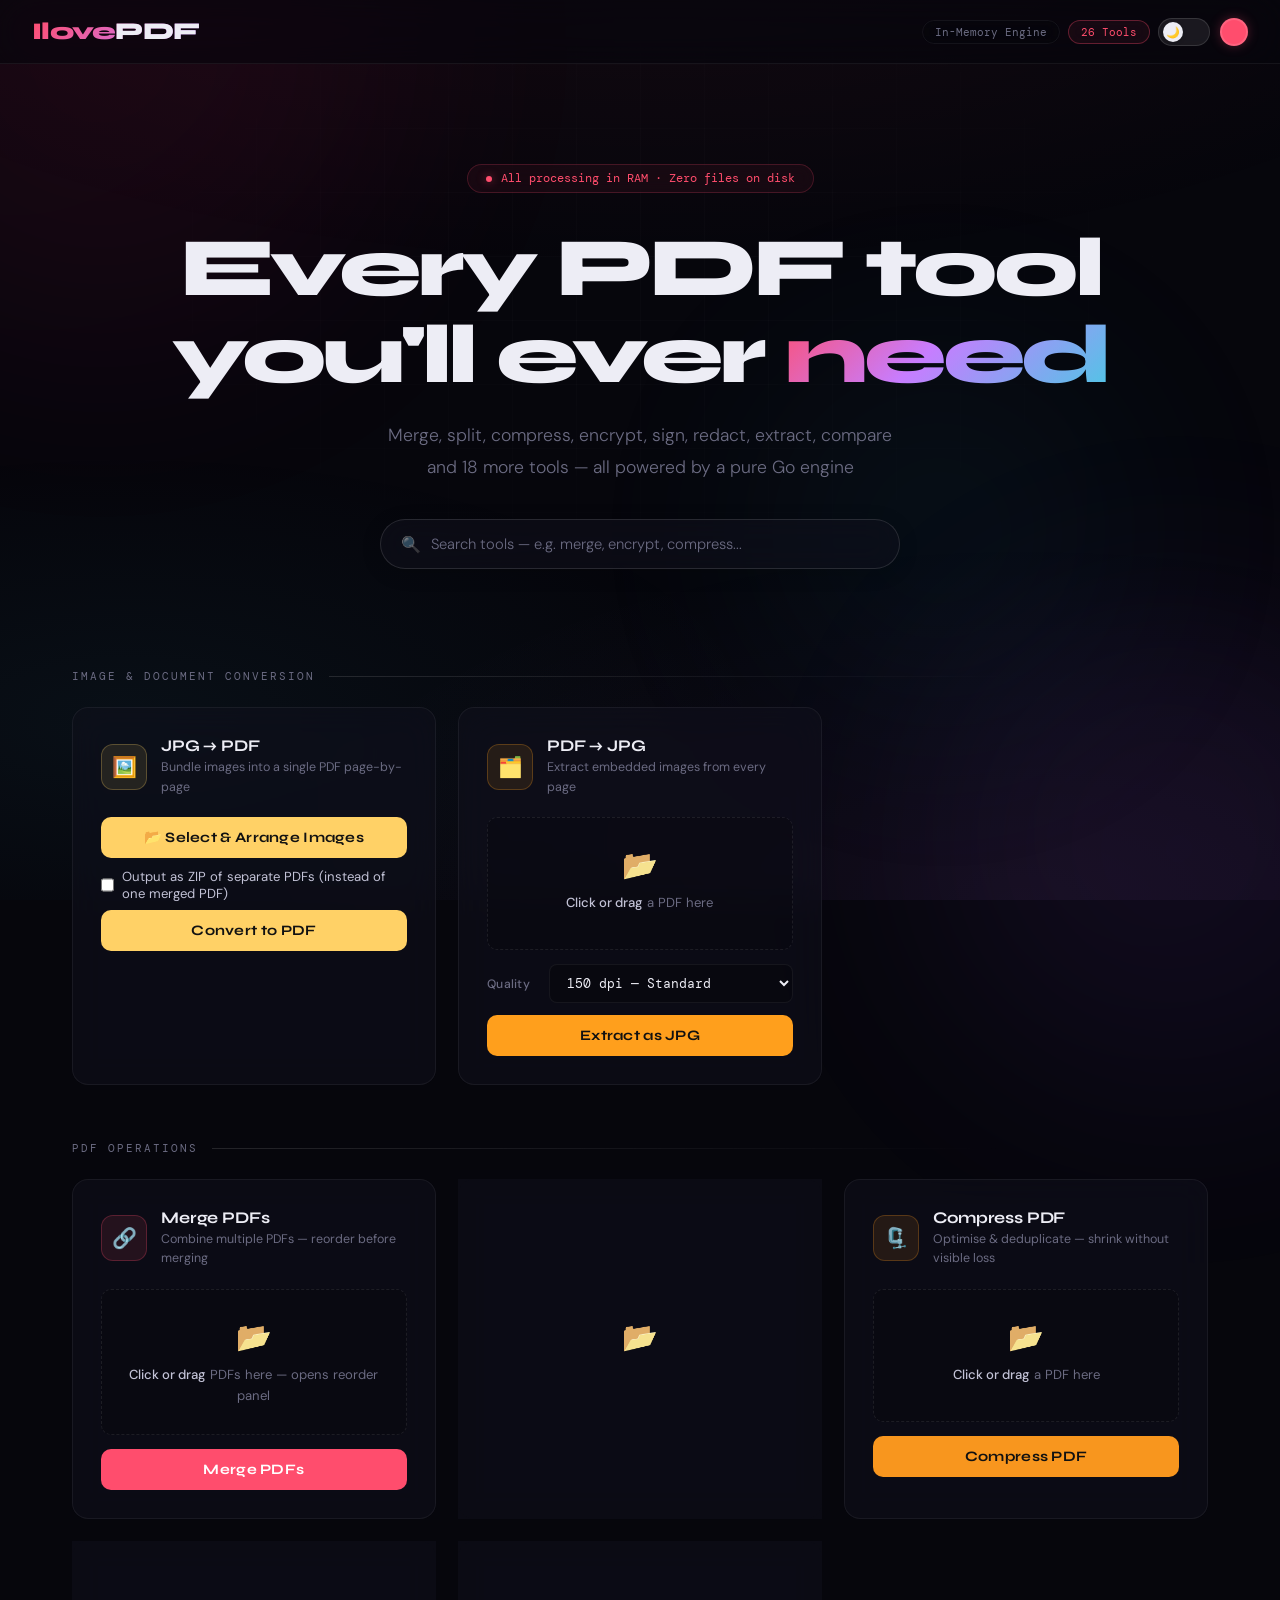
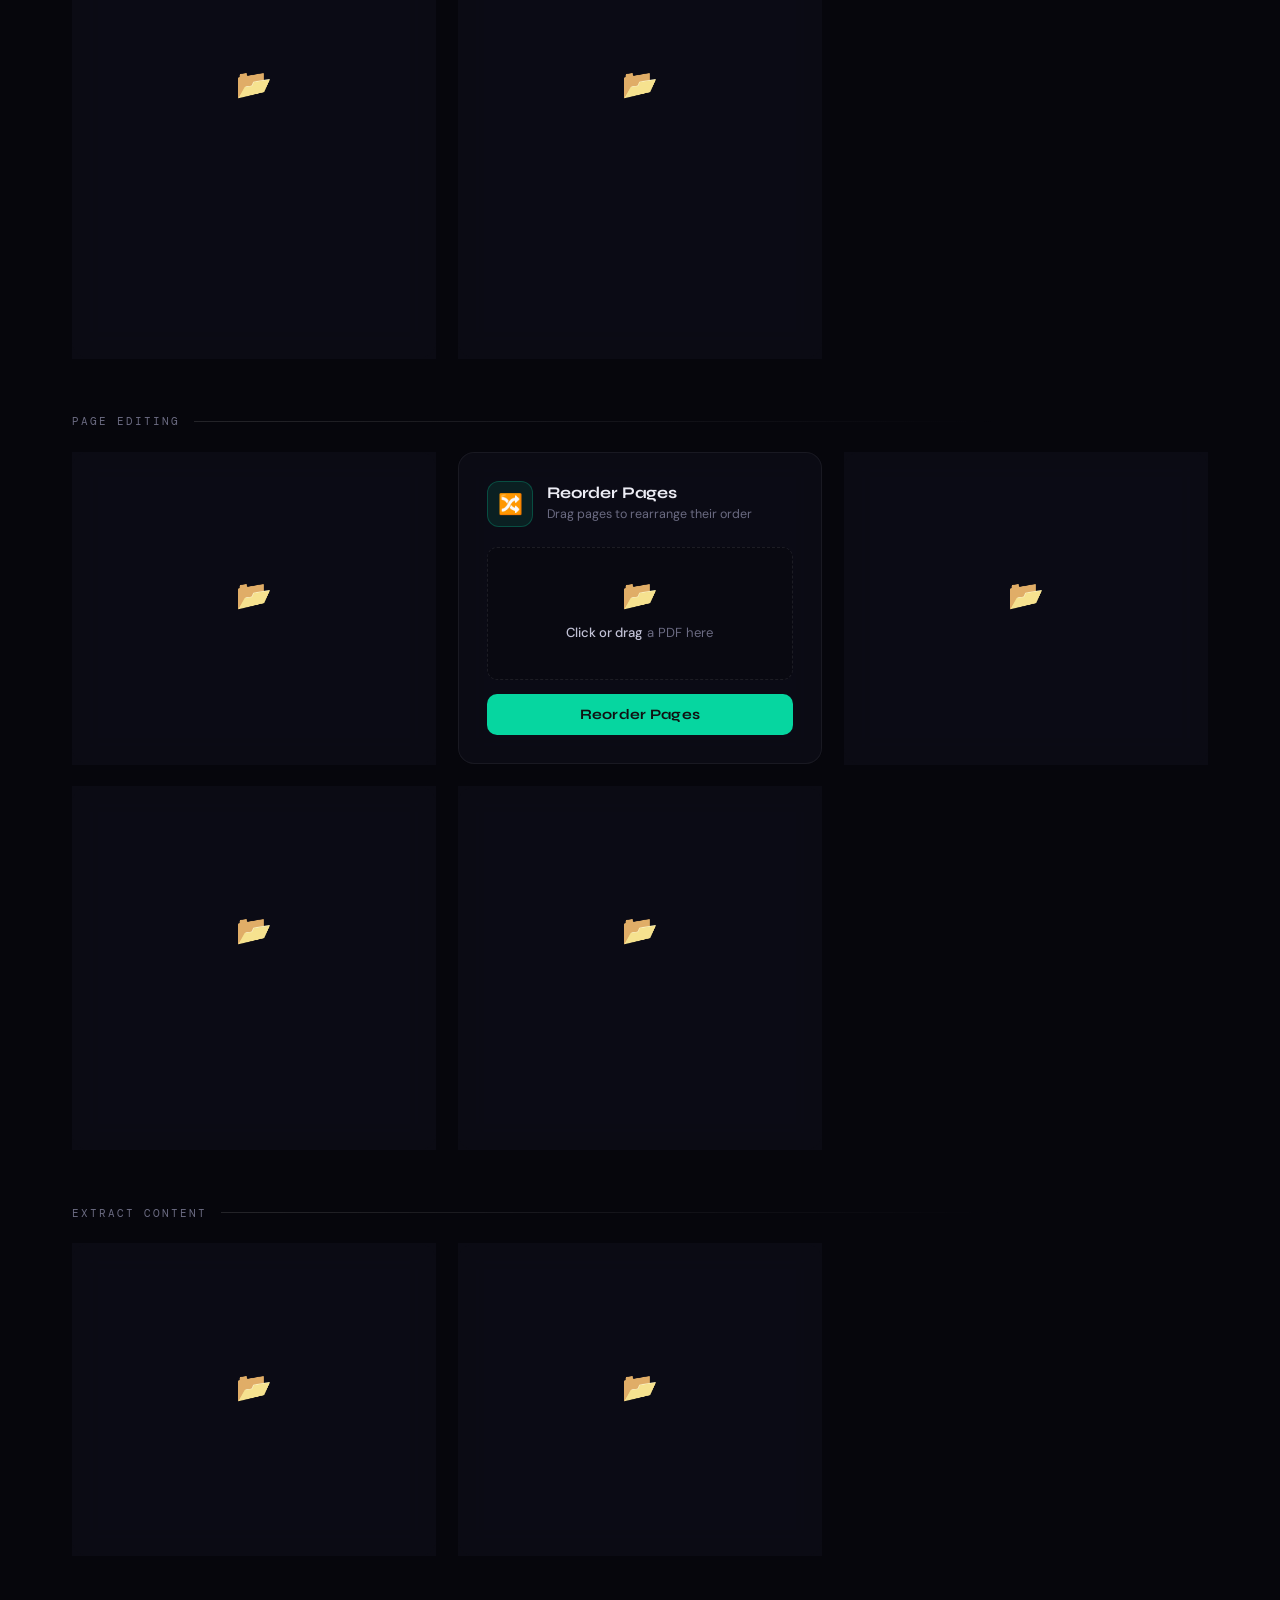
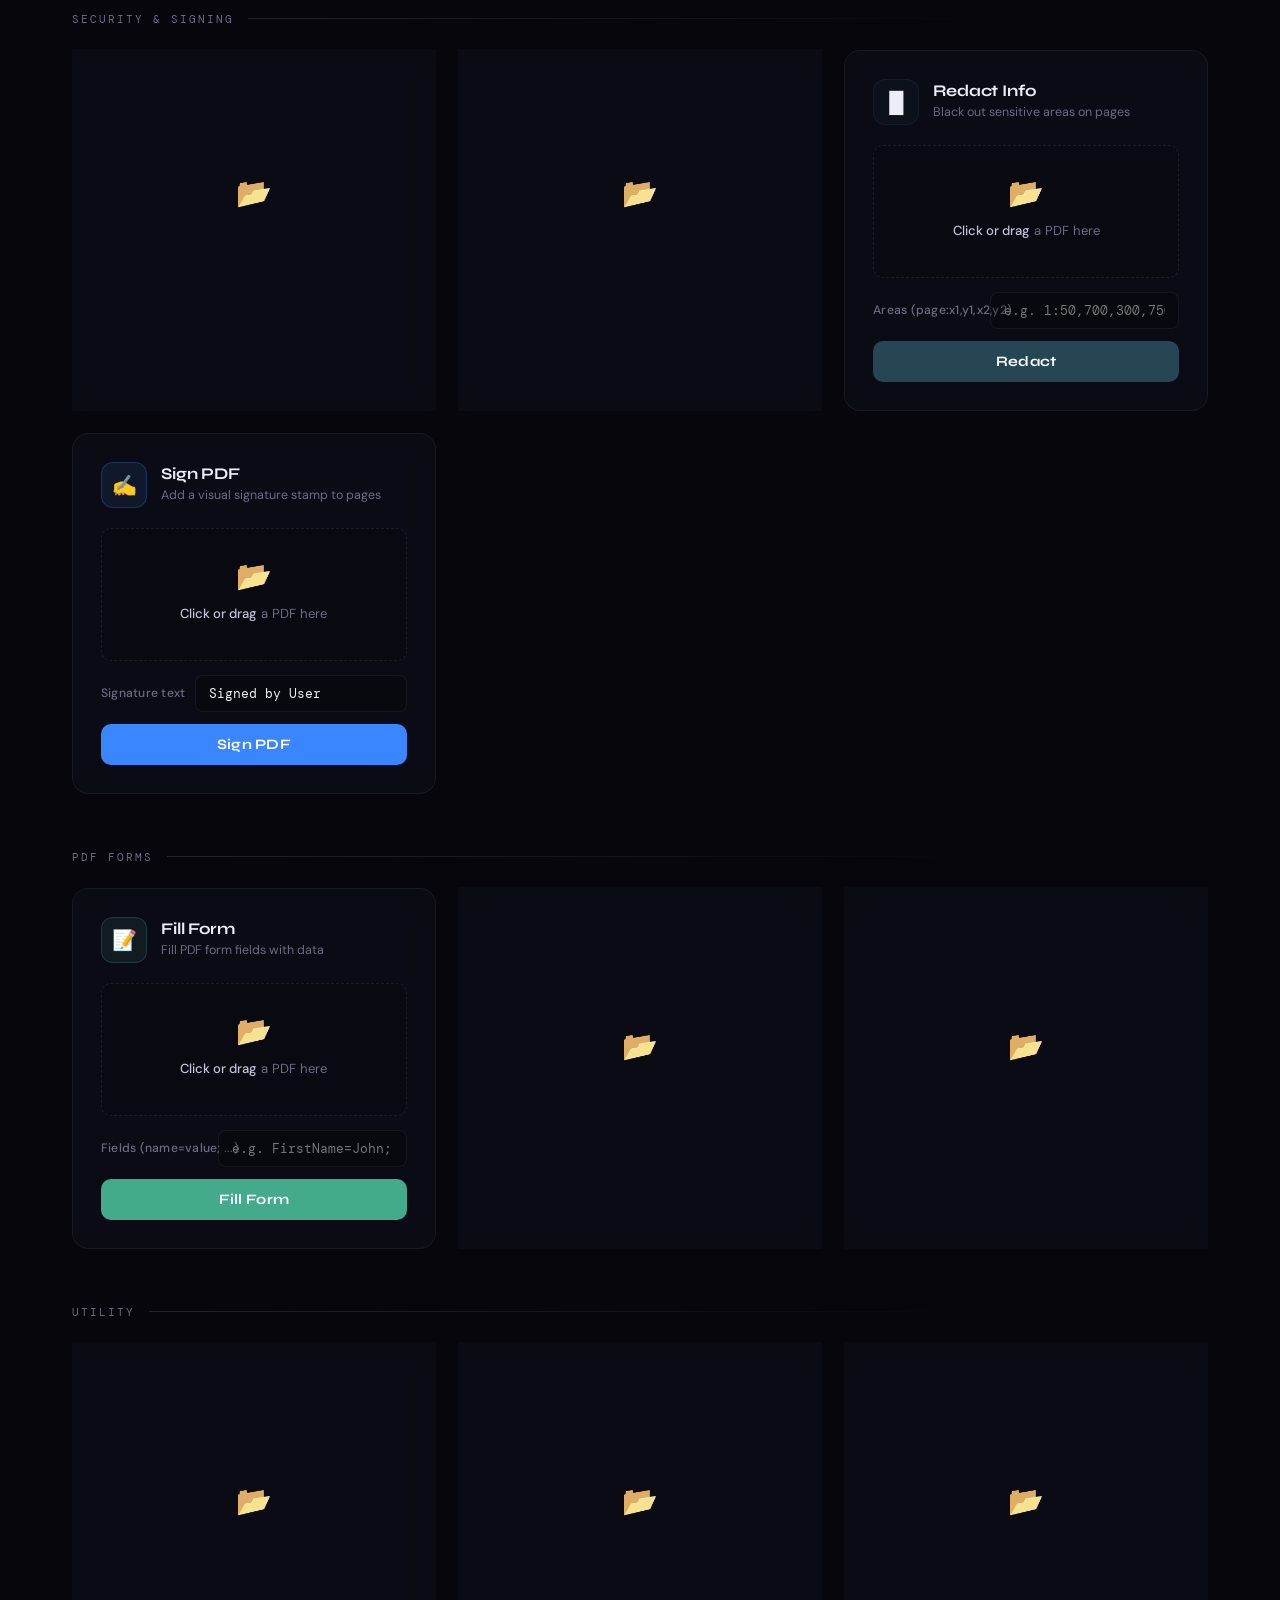
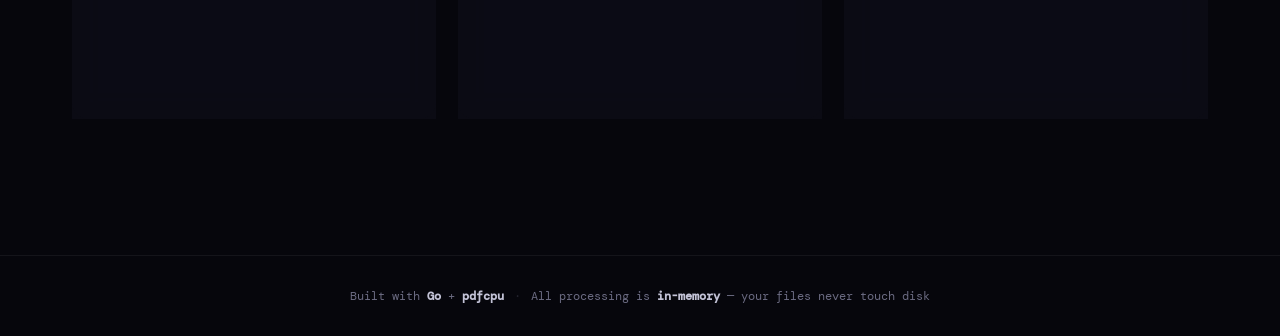
==== commit 6ff02d04: "name change to fileconvertions" ====
--- a/templates/index.html
+++ b/templates/index.html
@@ -85,19 +85,27 @@
         </div>
       </div>
 
-      <div class="drop-zone" id="dz-jpg2pdf"
-           ondragover="onDragOver(event,this)"
-           ondragleave="onDragLeave(this)"
-           ondrop="onDrop(event,this,'fi-jpg2pdf')">
+      <button class="btn" style="--btn-color:#ffd166;--btn-text:#111;margin-bottom:10px"
+              onclick="openFileManager('image/jpeg,image/png,image/gif,image/tiff,image/webp', function(files) {
+                document.getElementById('fi-jpg2pdf')._files = files;
+                renderFileList(files, document.getElementById('dz-jpg2pdf'));
+              })">
+        <span>📂 Select & Arrange Images</span>
+      </button>
+
+      <div class="drop-zone" id="dz-jpg2pdf" style="display:none">
         <input type="file" id="fi-jpg2pdf" accept="image/jpeg,image/png,image/gif,image/tiff,image/webp" multiple
                onchange="onFileChange(this,'dz-jpg2pdf')">
-        <div class="drop-icon">📂</div>
-        <div class="drop-text"><strong>Click or drag</strong> images here (multi-select)</div>
         <div class="file-list" id="fl-jpg2pdf"></div>
       </div>
 
+      <div class="output-mode-toggle">
+        <input type="checkbox" id="jpg2pdf-zip-mode">
+        <label for="jpg2pdf-zip-mode">Output as ZIP of separate PDFs (instead of one merged PDF)</label>
+      </div>
+
       <button class="btn" style="--btn-color:#ffd166;--btn-text:#111"
-              onclick="submitMany('jpg-to-pdf','fi-jpg2pdf',{},'rb-jpg2pdf','jpg2pdf')">
+              onclick="submitMany('jpg-to-pdf','fi-jpg2pdf',{mode: document.getElementById('jpg2pdf-zip-mode').checked ? 'zip' : 'merged'},'rb-jpg2pdf','jpg2pdf')">
         <span class="btn-spinner" id="sp-jpg2pdf"></span>
         <span>Convert to PDF</span>
       </button>
@@ -335,22 +343,20 @@
         <div class="card-icon" style="--ci-bg:rgba(239,71,111,.1);--ci-bd:rgba(239,71,111,.25)">🗑️</div>
         <div>
           <div class="card-title">Delete Pages</div>
-          <div class="card-desc">Remove specific pages from your PDF</div>
+          <div class="card-desc">Click pages to select them for deletion</div>
         </div>
       </div>
       <div class="drop-zone" id="dz-delpg" ondragover="onDragOver(event,this)" ondragleave="onDragLeave(this)" ondrop="onDrop(event,this,'fi-delpg')">
-        <input type="file" id="fi-delpg" accept=".pdf" onchange="onFileChange(this,'dz-delpg')">
+        <input type="file" id="fi-delpg" accept=".pdf" onchange="onFileChange(this,'dz-delpg'); initDeletePages('fi-delpg')">
         <div class="drop-icon">📂</div>
         <div class="drop-text"><strong>Click or drag</strong> a PDF here</div>
         <div class="file-list" id="fl-delpg"></div>
       </div>
-      <div class="field-row">
-        <span class="field-label">Pages to delete</span>
-        <input type="text" id="delpg-pages" class="field-input" placeholder="e.g. 1,3,5 or 2-4">
-      </div>
+      <div id="delpg-grid" style="display:none"></div>
+      <input type="hidden" id="delpg-pages">
       <button class="btn" style="--btn-color:#ef476f;--btn-text:#fff"
               onclick="submitOne('delete-pages','fi-delpg',{pages:document.getElementById('delpg-pages').value},'rb-delpg','delpg')">
-        <span class="btn-spinner" id="sp-delpg"></span><span>Delete Pages</span>
+        <span class="btn-spinner" id="sp-delpg"></span><span>Delete Selected Pages</span>
       </button>
       <div class="result-box" id="rb-delpg"></div>
     </div>
@@ -361,19 +367,17 @@
         <div class="card-icon" style="--ci-bg:rgba(6,214,160,.1);--ci-bd:rgba(6,214,160,.25)">🔀</div>
         <div>
           <div class="card-title">Reorder Pages</div>
-          <div class="card-desc">Rearrange pages in any order you want</div>
+          <div class="card-desc">Drag pages to rearrange their order</div>
         </div>
       </div>
       <div class="drop-zone" id="dz-reorder" ondragover="onDragOver(event,this)" ondragleave="onDragLeave(this)" ondrop="onDrop(event,this,'fi-reorder')">
-        <input type="file" id="fi-reorder" accept=".pdf" onchange="onFileChange(this,'dz-reorder')">
+        <input type="file" id="fi-reorder" accept=".pdf" onchange="onFileChange(this,'dz-reorder'); initReorderPages('fi-reorder')">
         <div class="drop-icon">📂</div>
         <div class="drop-text"><strong>Click or drag</strong> a PDF here</div>
         <div class="file-list" id="fl-reorder"></div>
       </div>
-      <div class="field-row">
-        <span class="field-label">Page order</span>
-        <input type="text" id="reorder-order" class="field-input" placeholder="e.g. 3,1,2,5,4">
-      </div>
+      <div id="reorder-grid" style="display:none"></div>
+      <input type="hidden" id="reorder-order">
       <button class="btn" style="--btn-color:#06d6a0;--btn-text:#111"
               onclick="submitOne('reorder-pages','fi-reorder',{order:document.getElementById('reorder-order').value},'rb-reorder','reorder')">
         <span class="btn-spinner" id="sp-reorder"></span><span>Reorder Pages</span>
@@ -387,19 +391,17 @@
         <div class="card-icon" style="--ci-bg:rgba(17,138,178,.1);--ci-bd:rgba(17,138,178,.25)">📄</div>
         <div>
           <div class="card-title">Insert Blank Pages</div>
-          <div class="card-desc">Add empty pages at specific positions</div>
+          <div class="card-desc">Click "+" between pages to insert blanks</div>
         </div>
       </div>
       <div class="drop-zone" id="dz-insertblank" ondragover="onDragOver(event,this)" ondragleave="onDragLeave(this)" ondrop="onDrop(event,this,'fi-insertblank')">
-        <input type="file" id="fi-insertblank" accept=".pdf" onchange="onFileChange(this,'dz-insertblank')">
+        <input type="file" id="fi-insertblank" accept=".pdf" onchange="onFileChange(this,'dz-insertblank'); initInsertBlank('fi-insertblank')">
         <div class="drop-icon">📂</div>
         <div class="drop-text"><strong>Click or drag</strong> a PDF here</div>
         <div class="file-list" id="fl-insertblank"></div>
       </div>
-      <div class="field-row">
-        <span class="field-label">Insert after pages</span>
-        <input type="text" id="insertblank-after" class="field-input" placeholder="e.g. 1,3,5 — leave empty for end">
-      </div>
+      <div id="insertblank-grid" style="display:none"></div>
+      <input type="hidden" id="insertblank-after">
       <button class="btn" style="--btn-color:#118ab2;--btn-text:#fff"
               onclick="submitOne('insert-blank','fi-insertblank',{after:document.getElementById('insertblank-after').value},'rb-insertblank','insertblank')">
         <span class="btn-spinner" id="sp-insertblank"></span><span>Insert Blank Pages</span>
@@ -413,19 +415,17 @@
         <div class="card-icon" style="--ci-bg:rgba(7,59,76,.12);--ci-bd:rgba(7,59,76,.25)">✂️</div>
         <div>
           <div class="card-title">Crop Pages</div>
-          <div class="card-desc">Trim page margins — define a crop box</div>
+          <div class="card-desc">Trim page margins using visual sliders</div>
         </div>
       </div>
       <div class="drop-zone" id="dz-crop" ondragover="onDragOver(event,this)" ondragleave="onDragLeave(this)" ondrop="onDrop(event,this,'fi-crop')">
-        <input type="file" id="fi-crop" accept=".pdf" onchange="onFileChange(this,'dz-crop')">
+        <input type="file" id="fi-crop" accept=".pdf" onchange="onFileChange(this,'dz-crop'); initCropSliders()">
         <div class="drop-icon">📂</div>
         <div class="drop-text"><strong>Click or drag</strong> a PDF here</div>
         <div class="file-list" id="fl-crop"></div>
       </div>
-      <div class="field-row">
-        <span class="field-label">Crop box</span>
-        <input type="text" id="crop-box" class="field-input" placeholder="[0 0 400 600]">
-      </div>
+      <div id="crop-sliders" style="display:none"></div>
+      <input type="hidden" id="crop-box">
       <button class="btn" style="--btn-color:#073b4c;--btn-text:#fff"
               onclick="submitOne('crop','fi-crop',{box:document.getElementById('crop-box').value},'rb-crop','crop')">
         <span class="btn-spinner" id="sp-crop"></span><span>Crop Pages</span>
@@ -838,6 +838,45 @@
   </div>
 </div>
 
+<!-- Premium Upsell Modal -->
+<div class="modal-overlay" id="premiumModal" onclick="if(event.target===this)closePremiumModal()">
+  <div class="modal-box">
+    <div class="modal-icon">👑</div>
+    <div class="modal-title">Premium Required</div>
+    <div class="modal-text">Files over 50 MB require a premium account. Sign in or upgrade to process larger files.</div>
+    <div class="modal-detail">
+      <span>File: <strong id="premium-filename"></strong></span>
+      <span>Size: <strong id="premium-size"></strong></span>
+    </div>
+    <div class="modal-actions">
+      <button class="modal-btn modal-btn-ghost" onclick="closePremiumModal()">Cancel</button>
+      <a href="#" class="modal-btn modal-btn-primary" onclick="closePremiumModal()">🔒 Sign In / Upgrade</a>
+    </div>
+  </div>
+</div>
+
+<!-- File Manager Modal -->
+<div class="modal-overlay" id="fileManagerModal" onclick="if(event.target===this)closeFileManager()">
+  <div class="fm-modal-box">
+    <div class="fm-header">
+      <h3>📂 Manage Files</h3>
+      <button class="fm-remove" onclick="closeFileManager()" style="font-size:1.2rem">✕</button>
+    </div>
+    <div class="fm-count" id="fmCount">0 files selected</div>
+    <div class="fm-list" id="fmFileList">
+      <div class="fm-empty">No files yet — click "Add Files" to start</div>
+    </div>
+    <div class="fm-footer">
+      <button class="btn" style="--btn-color:var(--accent2);--btn-text:#fff" onclick="fmPickFiles()">
+        <span>＋ Add Files</span>
+      </button>
+      <button class="btn" id="fmSubmitBtn" style="--btn-color:var(--accent);--btn-text:#fff" onclick="fmSubmit()" disabled>
+        <span>Process Files</span>
+      </button>
+    </div>
+  </div>
+</div>
+
 <script src="/static/js/app.js"></script>
 </body>
 </html>
--- a/static/css/style.css
+++ b/static/css/style.css
@@ -1015,4 +1015,315 @@
 ::-webkit-scrollbar-thumb:hover { background: rgba(255,255,255,.14); }
 
 /* ── Selection highlight ────────────────────────────────────── */
-::selection { background: rgba(255,77,109,.25); color: #fff; }+::selection { background: rgba(255,77,109,.25); color: #fff; }
+
+/* ══════════════════════════════════════════════════════════════
+   NEW FEATURES — PDF Preview, Premium Modal, File Manager,
+   Page Editing Interactive UX
+   ══════════════════════════════════════════════════════════════ */
+
+/* ── PDF Preview in results ────────────────────────────────── */
+.result-actions {
+  display: flex; gap: 8px; flex-wrap: wrap;
+}
+.preview-btn {
+  --btn-color: var(--accent2) !important;
+  --btn-text: #fff !important;
+}
+.result-preview-wrap {
+  margin-top: 12px;
+  border-radius: var(--radius-sm);
+  overflow: hidden;
+  border: 1px solid var(--border-h);
+  transition: all .3s;
+}
+.result-preview-wrap.collapsed .result-preview {
+  display: none;
+}
+.result-preview-bar {
+  display: flex; justify-content: space-between; align-items: center;
+  padding: 8px 14px;
+  background: var(--surface2);
+  font-family: var(--font-m);
+  font-size: .72rem;
+  color: var(--muted);
+}
+.result-preview-toggle {
+  background: none; border: none; color: var(--muted);
+  cursor: pointer; font-size: .9rem;
+  transition: transform .2s;
+}
+.result-preview-wrap.collapsed .result-preview-toggle {
+  transform: rotate(-90deg);
+}
+.result-preview {
+  width: 100%; height: 480px;
+  border: none; background: #fff;
+  display: block;
+}
+
+/* ── Premium Upsell Modal ──────────────────────────────────── */
+.modal-overlay {
+  display: none;
+  position: fixed; inset: 0; z-index: 500;
+  background: rgba(0,0,0,.55);
+  backdrop-filter: blur(8px);
+  align-items: center; justify-content: center;
+}
+.modal-overlay.open { display: flex; }
+
+.modal-box {
+  background: var(--glass);
+  backdrop-filter: blur(24px) saturate(1.5);
+  border: 1px solid var(--border-h);
+  border-radius: 20px;
+  padding: 36px;
+  max-width: 440px; width: 90%;
+  text-align: center;
+  box-shadow: var(--shadow-lg);
+  animation: fadeIn .25s ease;
+}
+.modal-icon { font-size: 3rem; margin-bottom: 12px; }
+.modal-title {
+  font-family: var(--font-d);
+  font-size: 1.4rem; font-weight: 700;
+  margin-bottom: 8px;
+}
+.modal-text {
+  color: var(--text-soft); font-size: .9rem;
+  line-height: 1.6; margin-bottom: 20px;
+}
+.modal-detail {
+  background: var(--surface2);
+  border-radius: var(--radius-sm);
+  padding: 12px 16px;
+  font-family: var(--font-m);
+  font-size: .75rem;
+  color: var(--muted);
+  margin-bottom: 20px;
+  display: flex; justify-content: space-between;
+}
+.modal-actions { display: flex; gap: 10px; justify-content: center; }
+.modal-btn {
+  padding: 10px 24px; border: none; border-radius: 100px;
+  font-family: var(--font-b); font-size: .85rem;
+  cursor: pointer; transition: all .2s;
+}
+.modal-btn-primary {
+  background: linear-gradient(135deg, var(--accent), var(--accent2));
+  color: #fff;
+}
+.modal-btn-primary:hover { transform: translateY(-1px); box-shadow: 0 4px 16px rgba(255,77,109,.3); }
+.modal-btn-ghost {
+  background: transparent;
+  border: 1px solid var(--border-h);
+  color: var(--text-soft);
+}
+.modal-btn-ghost:hover { border-color: var(--text-soft); }
+
+/* ── File Manager Modal ────────────────────────────────────── */
+.fm-modal-box {
+  background: var(--glass);
+  backdrop-filter: blur(24px) saturate(1.5);
+  border: 1px solid var(--border-h);
+  border-radius: 20px;
+  padding: 28px;
+  max-width: 600px; width: 92%;
+  box-shadow: var(--shadow-lg);
+  animation: fadeIn .25s ease;
+  max-height: 80vh;
+  display: flex; flex-direction: column;
+}
+.fm-header {
+  display: flex; justify-content: space-between; align-items: center;
+  margin-bottom: 16px;
+}
+.fm-header h3 {
+  font-family: var(--font-d); font-size: 1.2rem; font-weight: 700;
+}
+.fm-count {
+  font-family: var(--font-m); font-size: .7rem; color: var(--muted);
+  margin-bottom: 12px;
+}
+.fm-list {
+  flex: 1; overflow-y: auto; min-height: 100px;
+  margin-bottom: 16px;
+}
+.fm-item {
+  display: flex; align-items: center; gap: 10px;
+  padding: 10px 12px;
+  background: var(--surface2);
+  border: 1px solid var(--border);
+  border-radius: var(--radius-sm);
+  margin-bottom: 6px;
+  transition: all .2s;
+  cursor: grab;
+}
+.fm-item:hover { border-color: var(--border-h); }
+.fm-item.fm-dragging { opacity: .4; }
+.fm-item.fm-dragover { border-color: var(--accent); border-style: dashed; }
+.fm-drag { color: var(--muted); font-size: 1.1rem; cursor: grab; }
+.fm-num {
+  font-family: var(--font-m); font-size: .7rem;
+  color: var(--accent); min-width: 18px;
+}
+.fm-thumb {
+  width: 40px; height: 40px; object-fit: cover;
+  border-radius: 6px; border: 1px solid var(--border);
+}
+.fm-thumb-icon { font-size: 1.5rem; width: 40px; text-align: center; }
+.fm-name {
+  flex: 1; font-size: .85rem; overflow: hidden;
+  text-overflow: ellipsis; white-space: nowrap;
+}
+.fm-size { font-family: var(--font-m); font-size: .65rem; color: var(--muted); }
+.fm-remove {
+  background: none; border: none; color: var(--muted);
+  cursor: pointer; font-size: .9rem; padding: 4px;
+  transition: color .2s;
+}
+.fm-remove:hover { color: var(--accent); }
+.fm-empty {
+  text-align: center; padding: 40px 20px;
+  color: var(--muted); font-size: .9rem;
+}
+.fm-footer { display: flex; gap: 10px; }
+.fm-footer .btn { flex: 1; }
+
+/* ── Page Grid (Delete/Reorder/Insert) ─────────────────────── */
+.page-grid {
+  display: flex; flex-wrap: wrap; gap: 8px;
+  margin: 12px 0 8px;
+}
+.page-grid-loading {
+  text-align: center; padding: 16px;
+  color: var(--muted); font-size: .85rem;
+  font-family: var(--font-m);
+}
+.page-grid-hint {
+  font-family: var(--font-m); font-size: .68rem;
+  color: var(--muted); margin-top: 4px;
+  text-align: center;
+}
+
+/* Page chip (Delete Pages) */
+.page-chip {
+  display: inline-flex; align-items: center; cursor: pointer;
+}
+.page-chip input { display: none; }
+.page-chip span {
+  display: flex; align-items: center; justify-content: center;
+  width: 44px; height: 44px;
+  background: var(--surface2);
+  border: 1px solid var(--border);
+  border-radius: var(--radius-sm);
+  font-family: var(--font-m); font-size: .8rem;
+  color: var(--text-soft);
+  transition: all .2s;
+}
+.page-chip:hover span {
+  border-color: var(--border-h);
+}
+.page-chip input:checked + span {
+  background: rgba(239,71,111,.15);
+  border-color: #ef476f;
+  color: #ef476f;
+  font-weight: 700;
+}
+
+/* Page pill (Reorder) */
+.page-pill {
+  display: inline-flex; align-items: center; gap: 4px;
+  padding: 8px 14px;
+  background: var(--surface2);
+  border: 1px solid var(--border);
+  border-radius: var(--radius-sm);
+  font-size: .8rem; cursor: grab;
+  transition: all .2s;
+}
+.page-pill:hover { border-color: var(--border-h); }
+.page-pill.fm-dragging { opacity: .4; }
+.page-pill.fm-dragover { border-color: var(--accent); border-style: dashed; }
+.page-pill-drag { color: var(--muted); font-size: .9rem; }
+
+/* Insert Blank grid */
+.insert-grid {
+  display: flex; flex-direction: column; gap: 0;
+  margin: 12px 0 8px;
+}
+.insert-page {
+  padding: 10px 14px;
+  background: var(--surface2);
+  border: 1px solid var(--border);
+  border-radius: var(--radius-sm);
+  font-size: .85rem;
+  text-align: center;
+}
+.insert-btn {
+  background: none; border: 1px dashed var(--border);
+  border-radius: 6px;
+  color: var(--muted); font-size: .72rem;
+  font-family: var(--font-m);
+  padding: 4px 12px; margin: 2px 0;
+  cursor: pointer; transition: all .2s;
+}
+.insert-btn:hover { border-color: var(--accent); color: var(--accent); }
+.insert-btn.active {
+  background: rgba(6,214,160,.1);
+  border-color: #06d6a0;
+  color: #06d6a0; border-style: solid;
+}
+
+/* ── Crop Sliders ──────────────────────────────────────────── */
+.crop-slider-row {
+  display: flex; align-items: center; gap: 12px;
+  margin-bottom: 10px;
+}
+.crop-slider-row label {
+  font-size: .8rem; color: var(--text-soft);
+  min-width: 100px;
+}
+.crop-slider-row input[type="range"] { flex: 1; }
+
+.crop-preview-box {
+  position: relative;
+  width: 100%; max-width: 200px;
+  height: 280px;
+  margin: 12px auto;
+  background: var(--surface2);
+  border: 1px solid var(--border);
+  border-radius: var(--radius-sm);
+}
+.crop-preview-inner {
+  position: absolute;
+  background: rgba(6,214,160,.12);
+  border: 2px dashed #06d6a0;
+  border-radius: 4px;
+  transition: all .2s;
+}
+
+/* ── Form Fields Auto-detect ───────────────────────────────── */
+.form-fields-auto {
+  display: flex; flex-direction: column; gap: 10px;
+  margin: 12px 0;
+}
+.form-field-row {
+  display: flex; align-items: center; gap: 10px;
+}
+.form-field-label {
+  font-family: var(--font-m); font-size: .75rem;
+  color: var(--accent2); min-width: 120px;
+  text-transform: uppercase; letter-spacing: .05em;
+}
+.form-field-input { flex: 1; }
+
+/* ── JPG→PDF output mode toggle ────────────────────────────── */
+.output-mode-toggle {
+  display: flex; align-items: center; gap: 8px;
+  margin: 8px 0;
+  font-size: .82rem; color: var(--text-soft);
+}
+.output-mode-toggle input[type="checkbox"] {
+  accent-color: var(--accent);
+  width: 16px; height: 16px;
+}
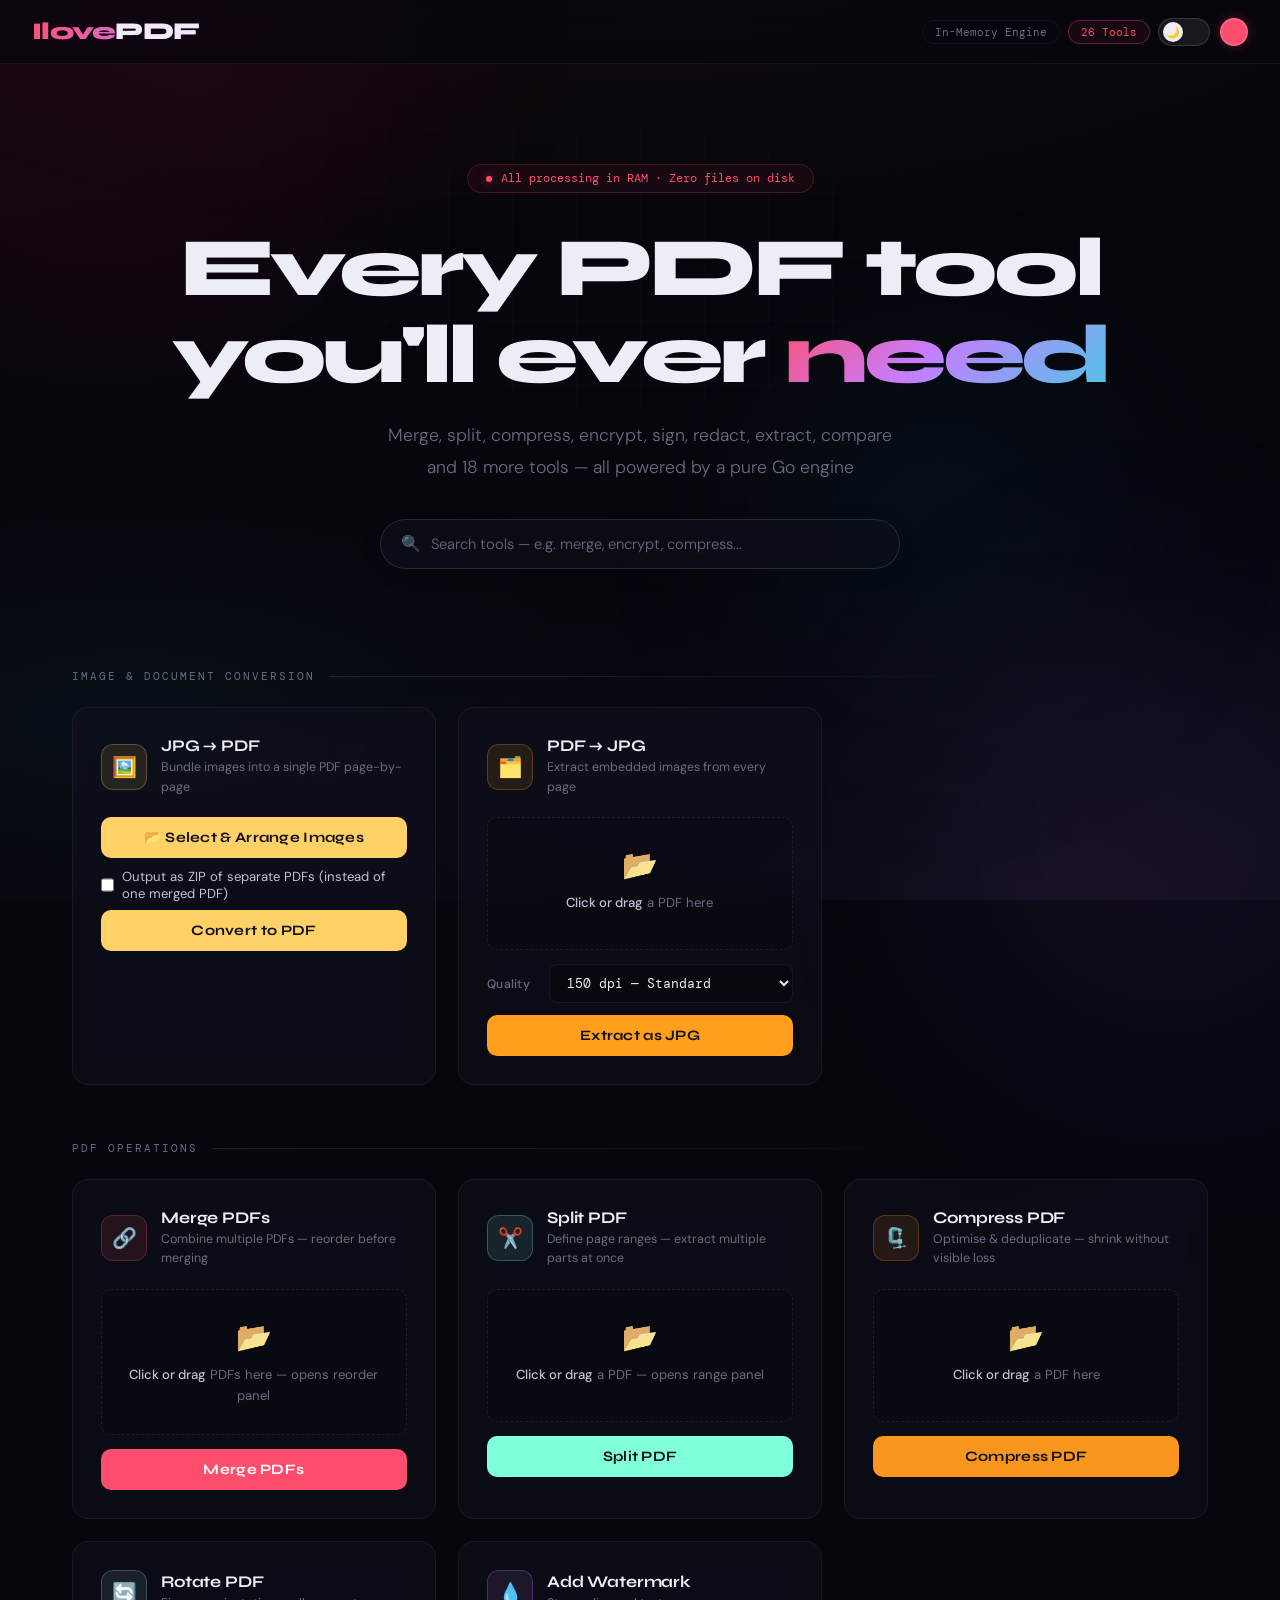
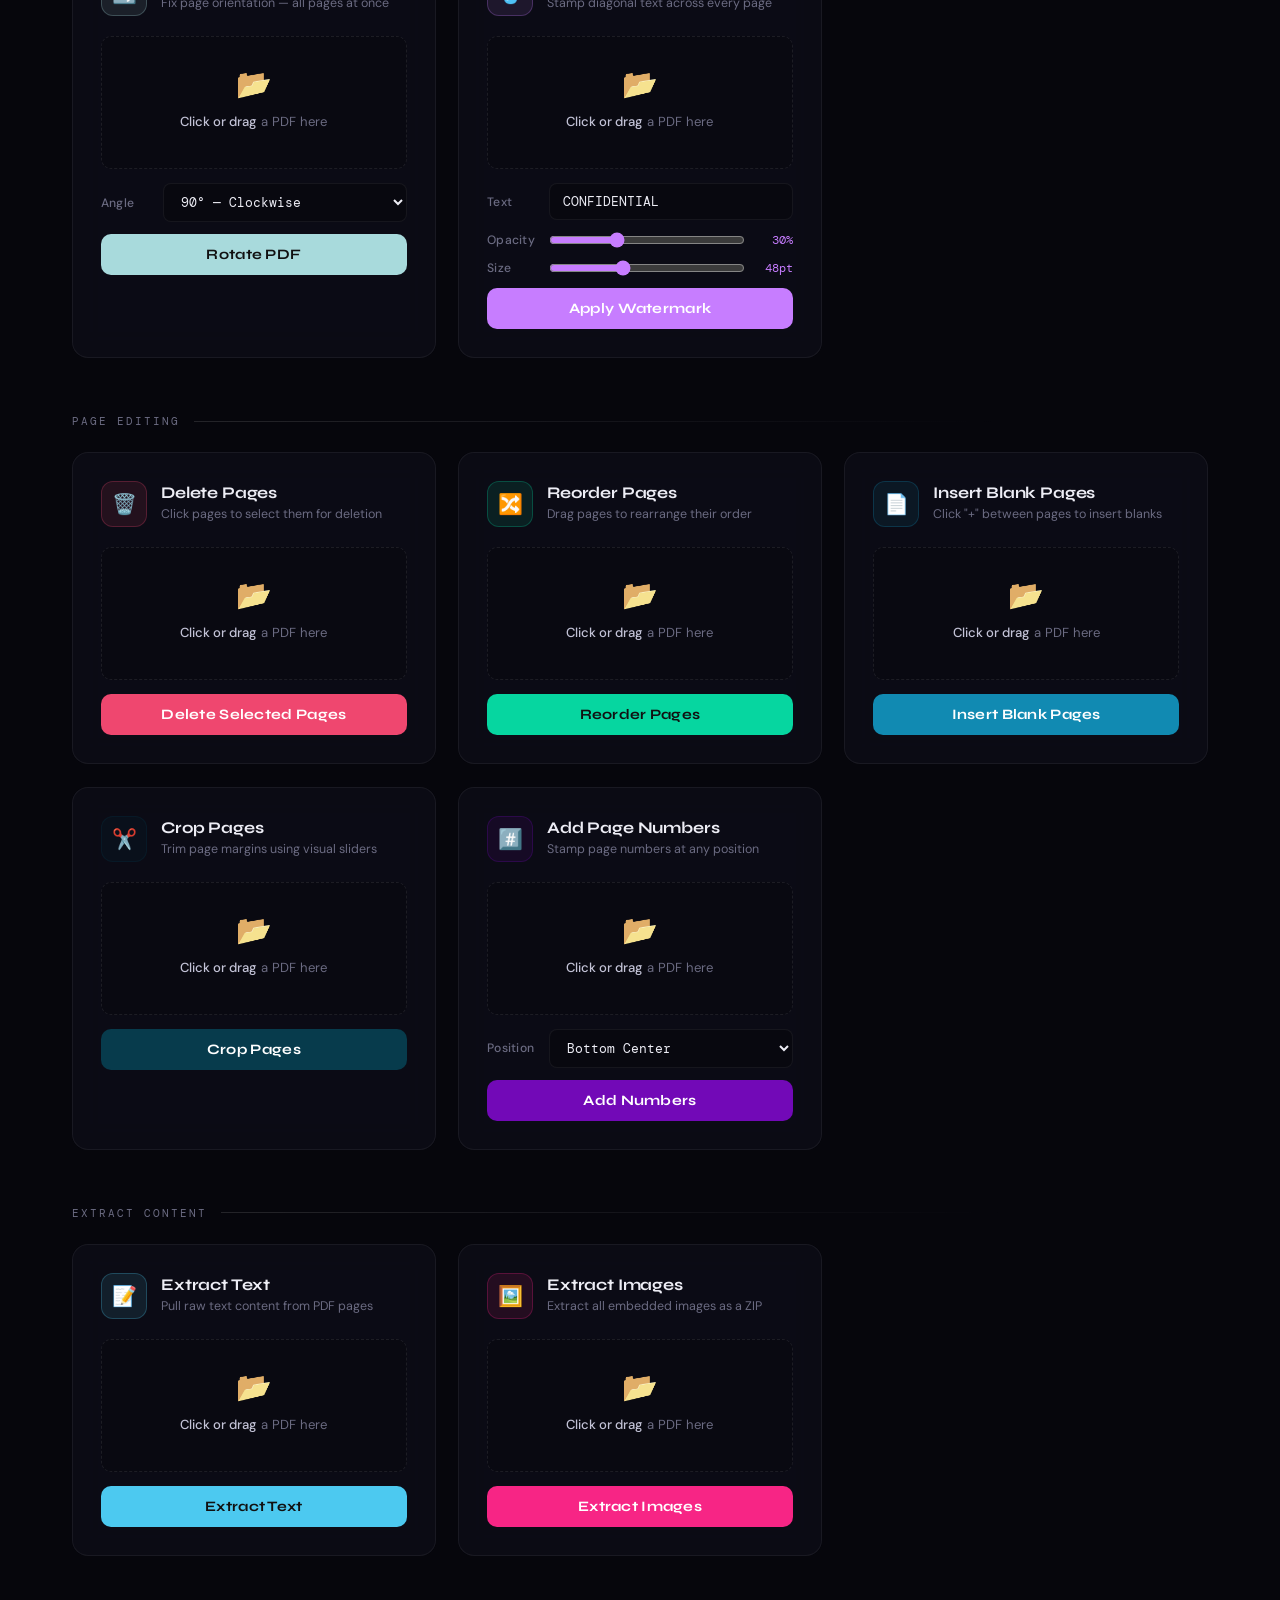
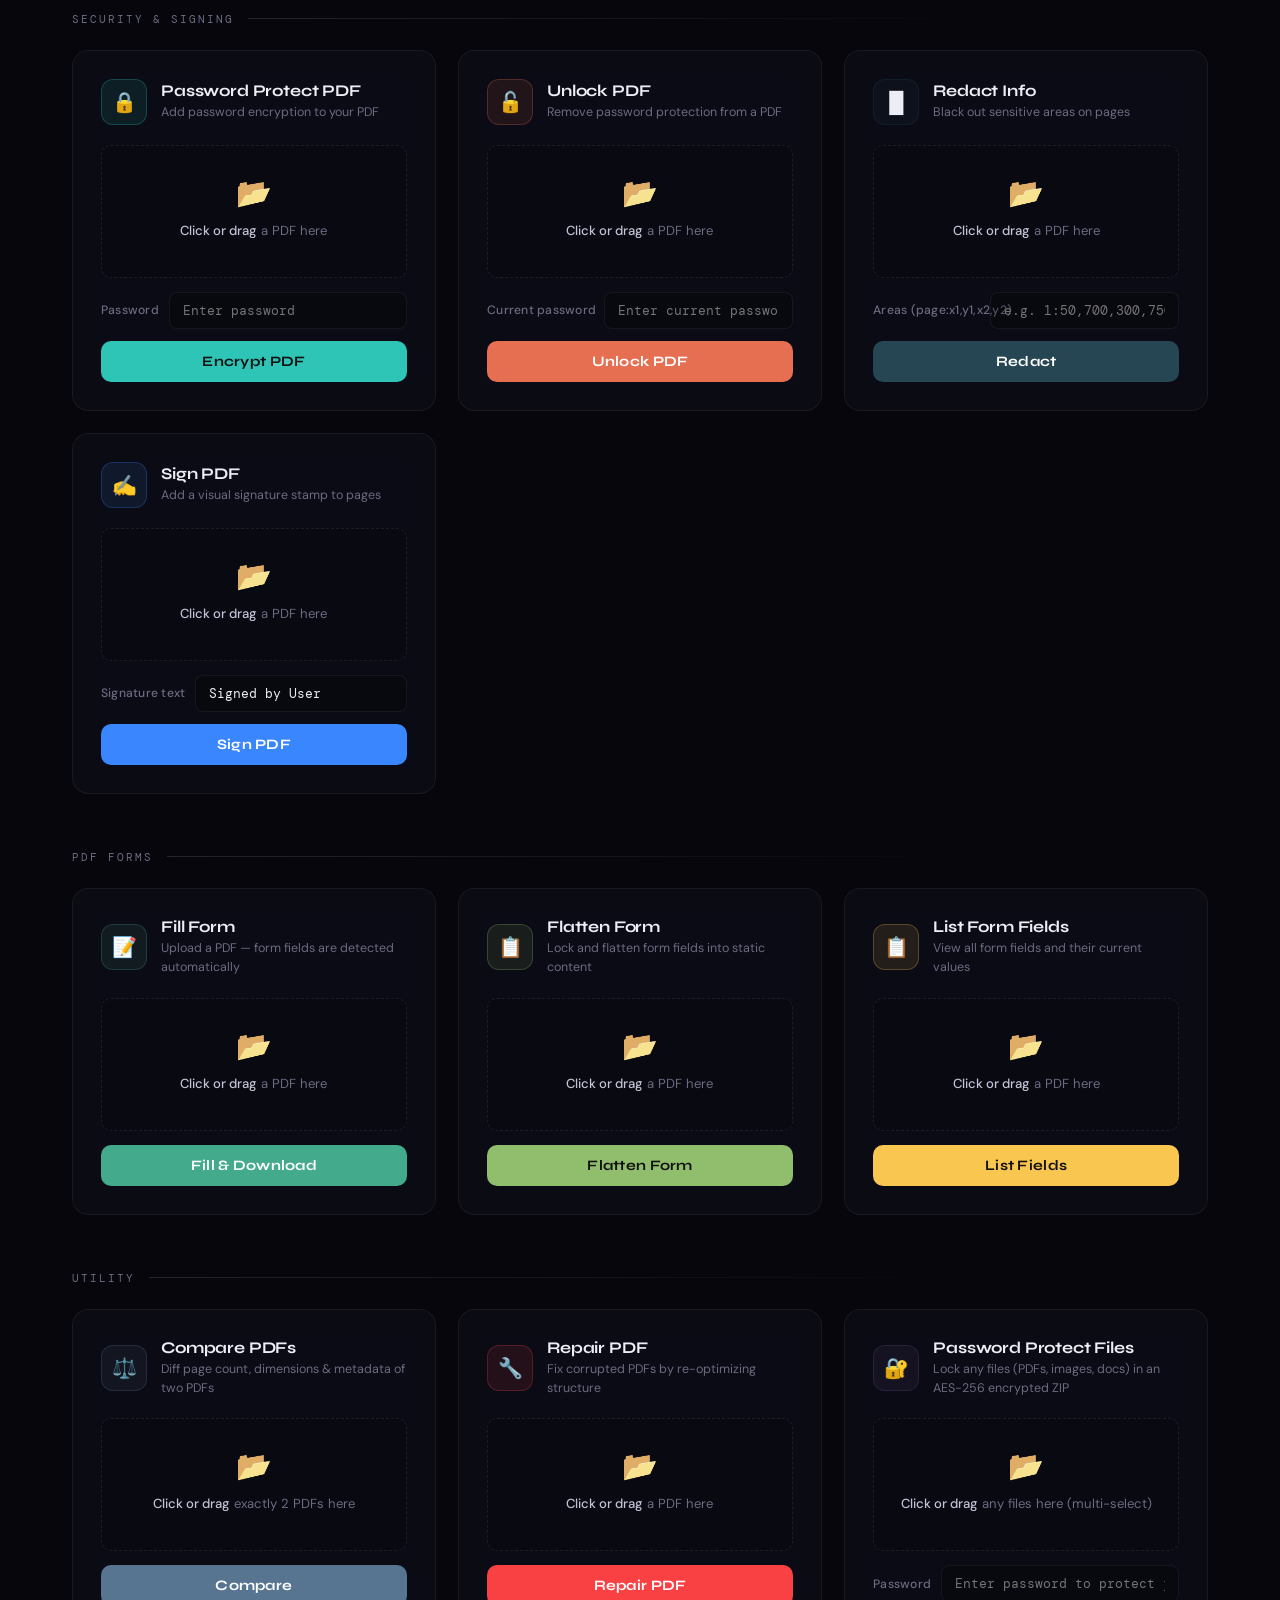
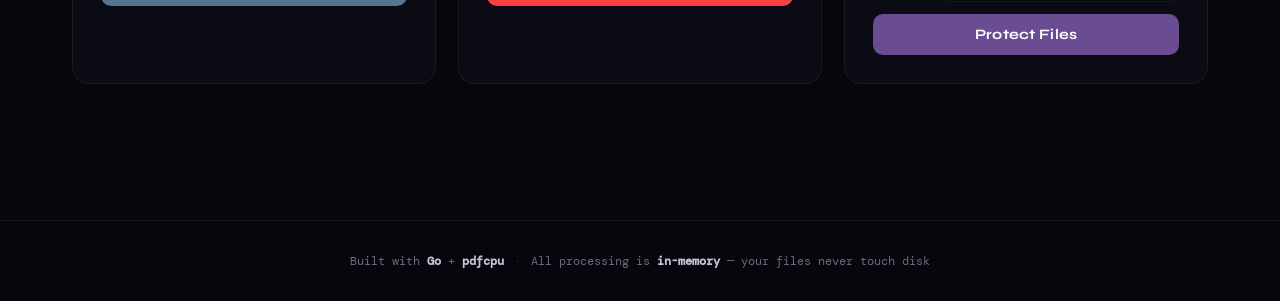
==== commit 2ac7b715: "5 features fixed" ====
--- a/templates/index.html
+++ b/templates/index.html
@@ -644,22 +644,20 @@
         <div class="card-icon" style="--ci-bg:rgba(67,170,139,.1);--ci-bd:rgba(67,170,139,.25)">📝</div>
         <div>
           <div class="card-title">Fill Form</div>
-          <div class="card-desc">Fill PDF form fields with data</div>
+          <div class="card-desc">Upload a PDF — form fields are detected automatically</div>
         </div>
       </div>
       <div class="drop-zone" id="dz-fillform" ondragover="onDragOver(event,this)" ondragleave="onDragLeave(this)" ondrop="onDrop(event,this,'fi-fillform')">
-        <input type="file" id="fi-fillform" accept=".pdf" onchange="onFileChange(this,'dz-fillform')">
+        <input type="file" id="fi-fillform" accept=".pdf" onchange="onFileChange(this,'dz-fillform'); initFillForm('fi-fillform')">
         <div class="drop-icon">📂</div>
         <div class="drop-text"><strong>Click or drag</strong> a PDF here</div>
         <div class="file-list" id="fl-fillform"></div>
       </div>
-      <div class="field-row">
-        <span class="field-label">Fields (name=value; ...)</span>
-        <input type="text" id="fillform-fields" class="field-input" placeholder="e.g. FirstName=John; LastName=Doe">
-      </div>
+      <div id="fillform-fields-grid" style="display:none"></div>
+      <input type="hidden" id="fillform-fields">
       <button class="btn" style="--btn-color:#43aa8b;--btn-text:#fff"
-              onclick="submitOne('fill-form','fi-fillform',{fields:document.getElementById('fillform-fields').value},'rb-fillform','fillform')">
-        <span class="btn-spinner" id="sp-fillform"></span><span>Fill Form</span>
+              onclick="collectFormFields(); submitOne('fill-form','fi-fillform',{fields:document.getElementById('fillform-fields').value},'rb-fillform','fillform')">
+        <span class="btn-spinner" id="sp-fillform"></span><span>Fill & Download</span>
       </button>
       <div class="result-box" id="rb-fillform"></div>
     </div>
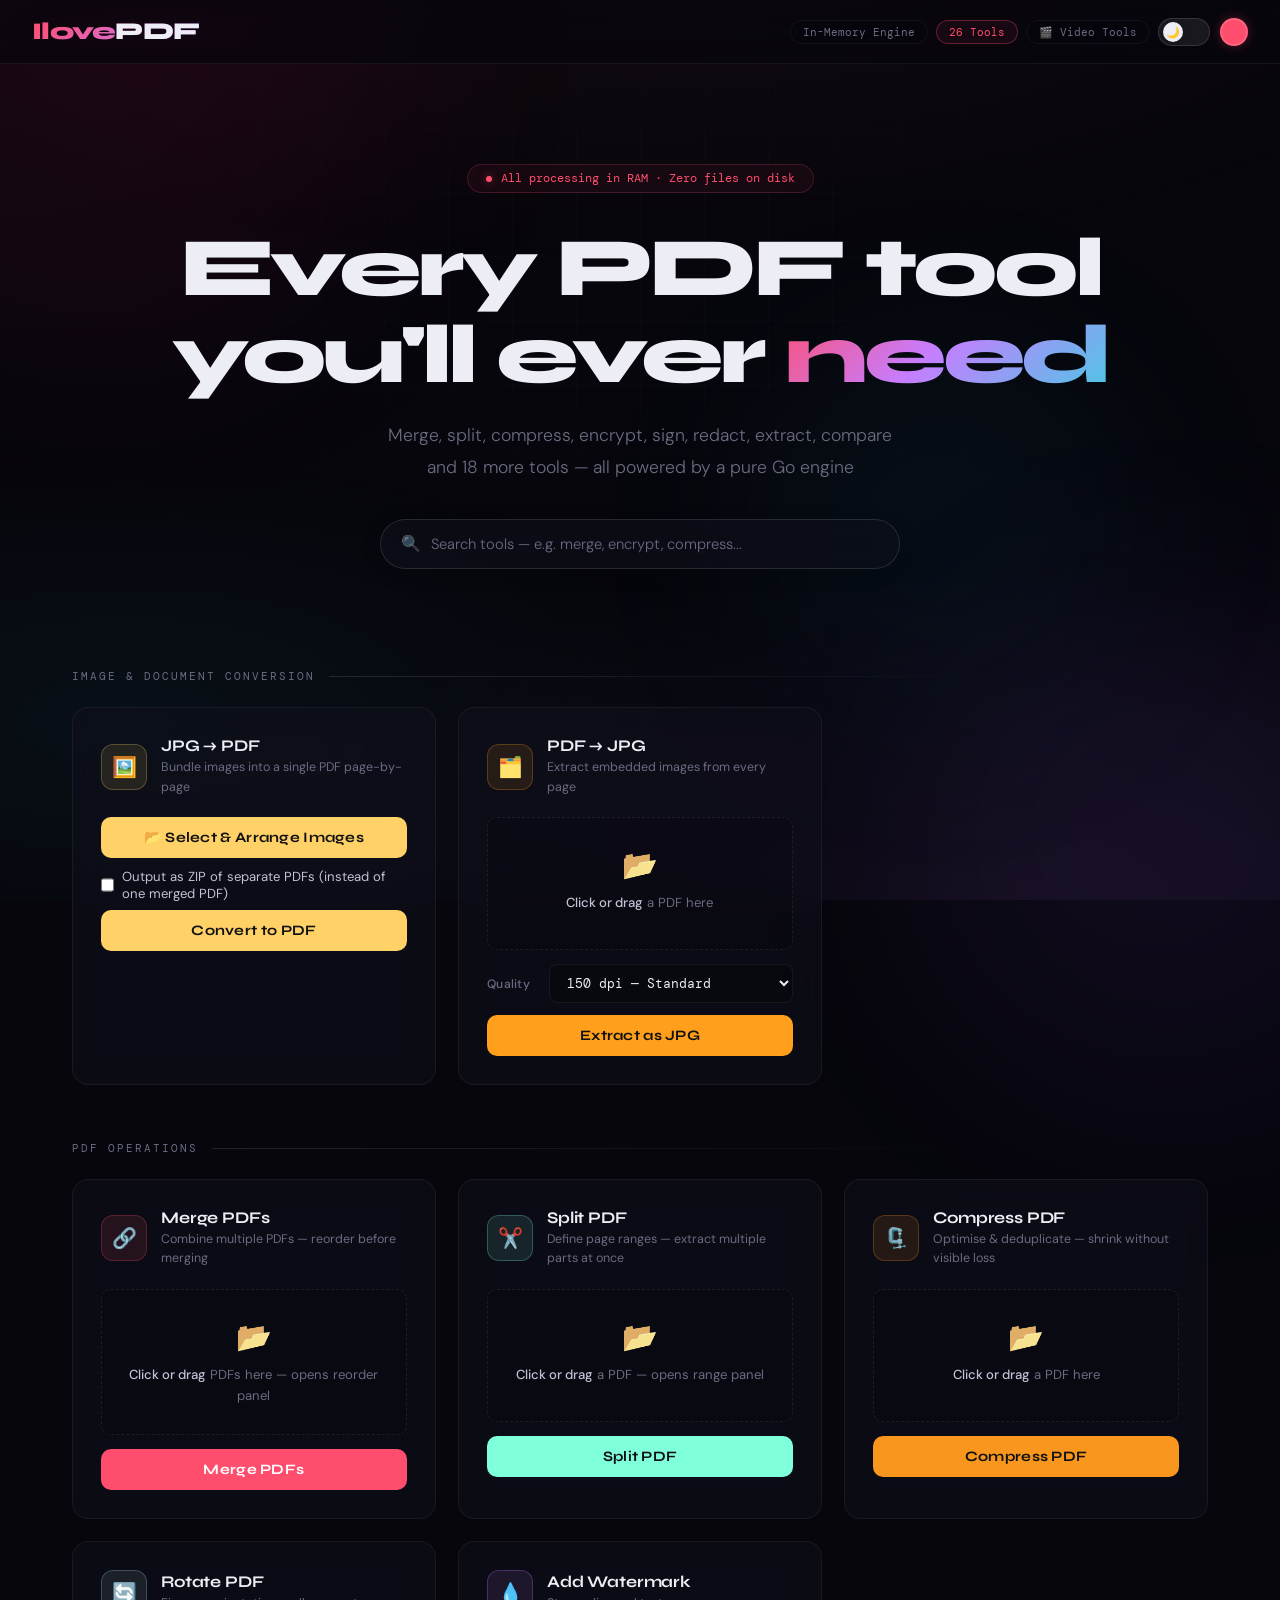
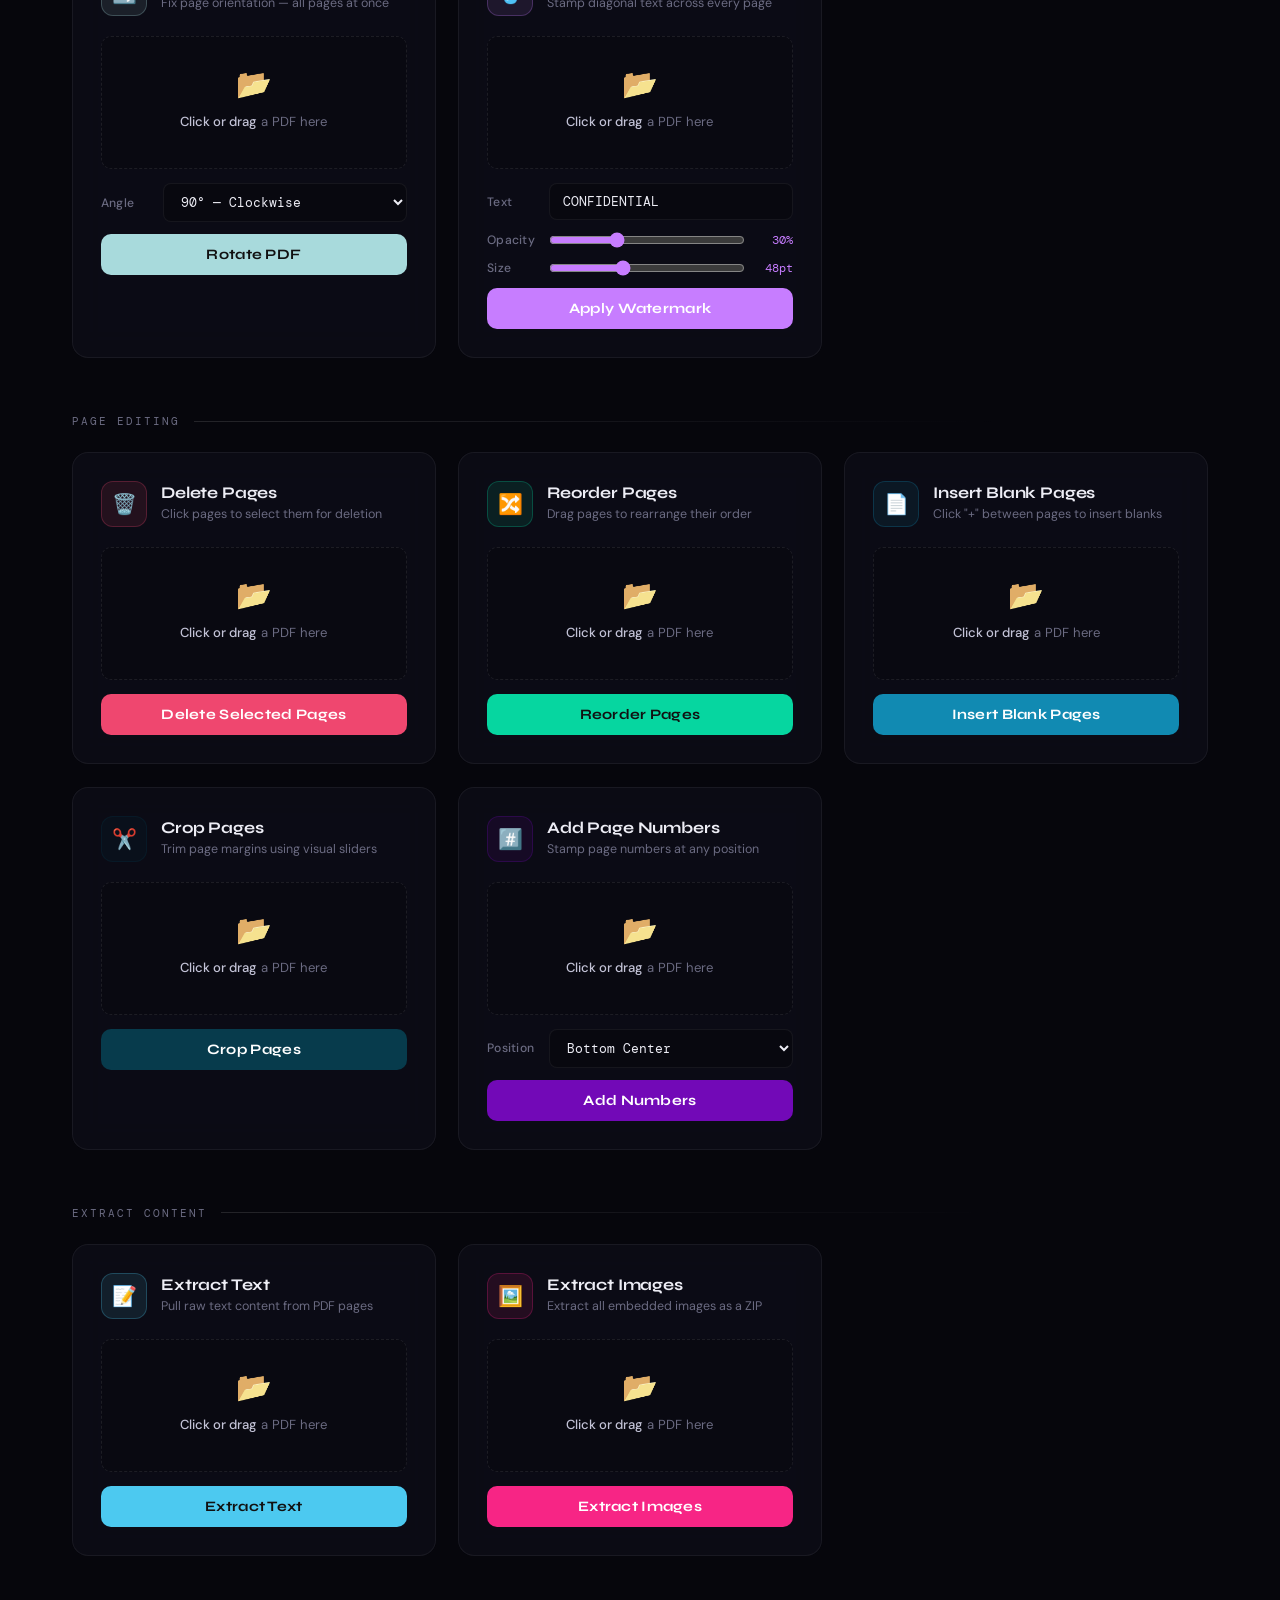
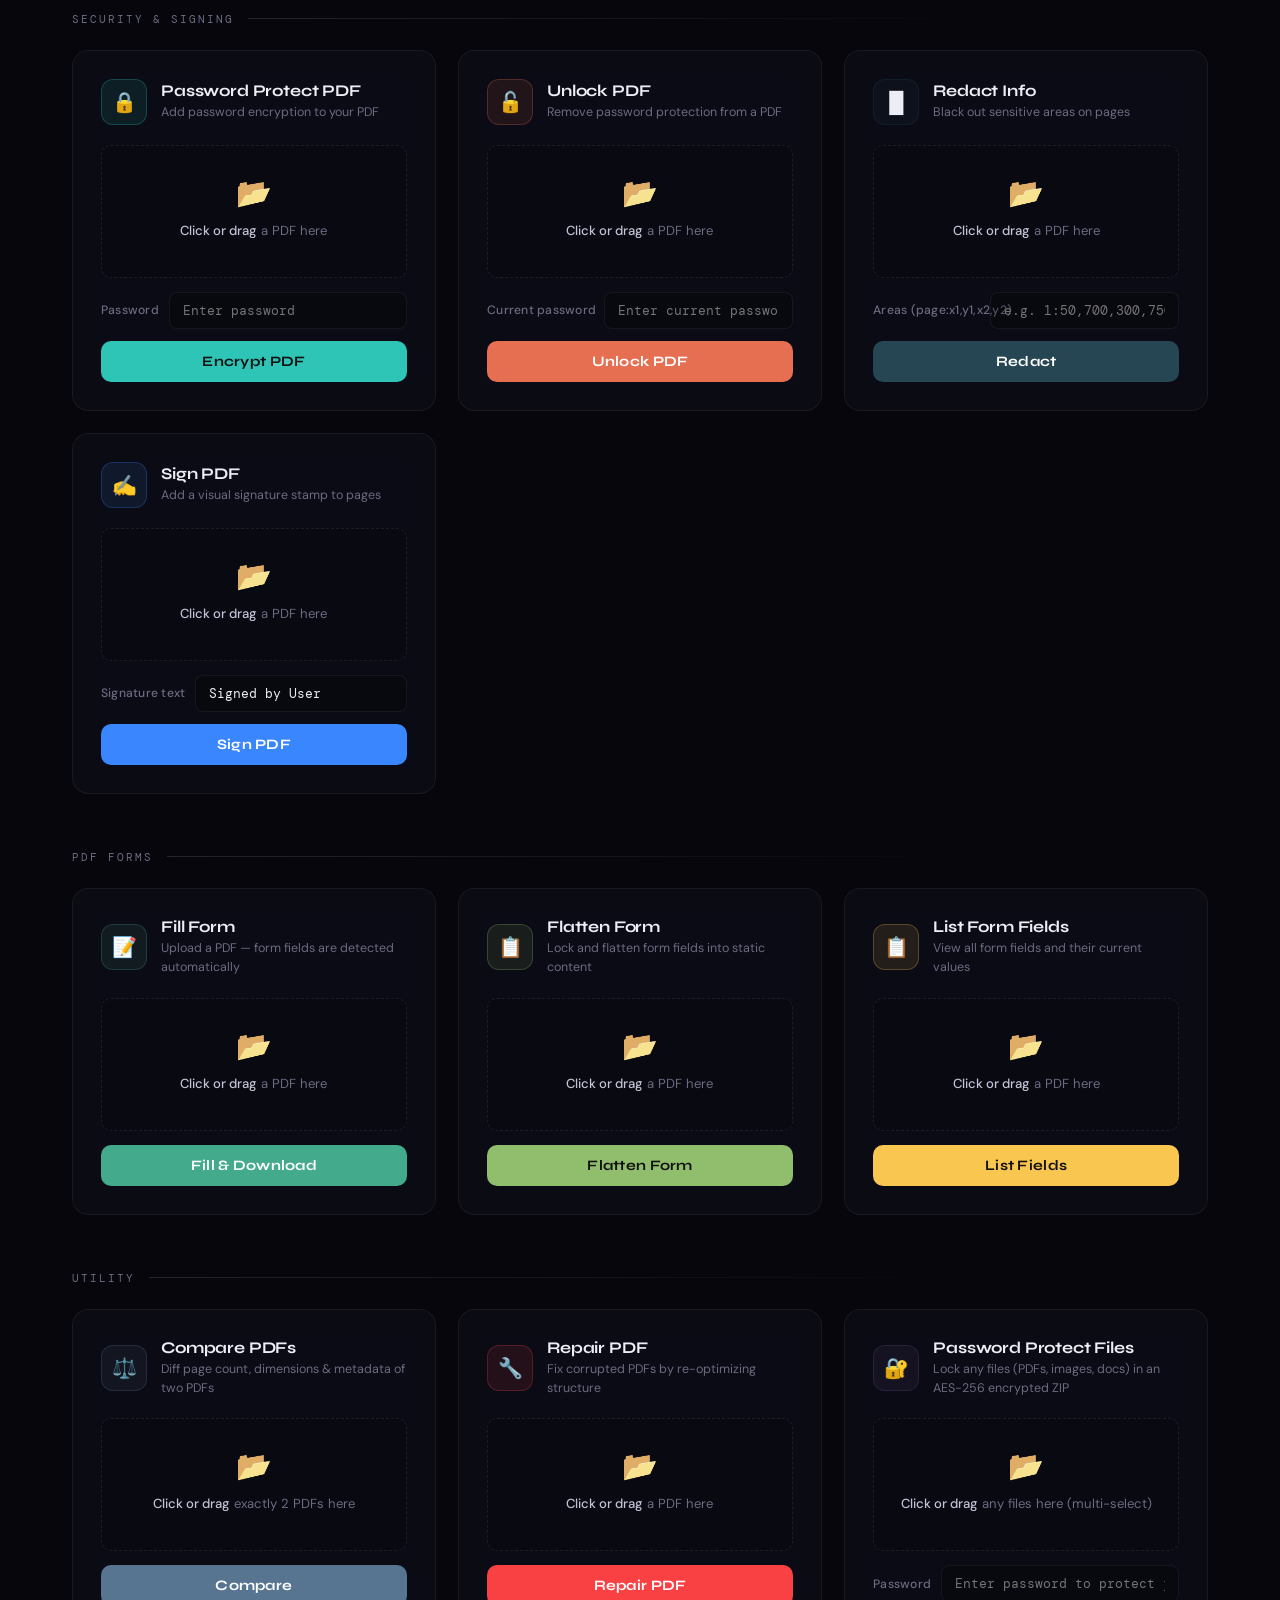
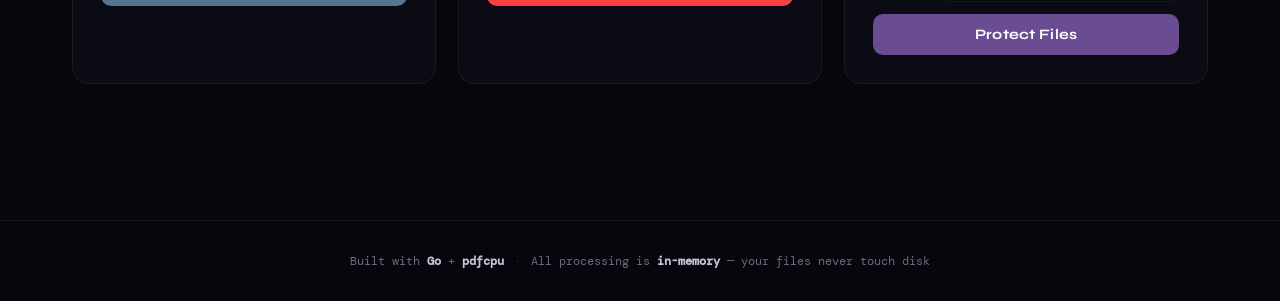
==== commit c09a57b5: "water mark remover service added" ====
--- a/templates/index.html
+++ b/templates/index.html
@@ -21,6 +21,7 @@
   <div class="nav-right">
     <span class="nav-tag">In-Memory Engine</span>
     <span class="nav-tag accent">26 Tools</span>
+    <a href="/video/remove-watermark" class="nav-tag" style="text-decoration:none;cursor:pointer">🎬 Video Tools</a>
 
     <!-- Theme toggle -->
     <div class="theme-controls">
@@ -875,6 +876,21 @@
   </div>
 </div>
 
+<!-- Fullscreen PDF Preview Modal -->
+<div class="preview-overlay" id="previewModal">
+  <div class="preview-header">
+    <div class="preview-title-area">
+      <span class="preview-icon">📄</span>
+      <span class="preview-title" id="previewTitle">document.pdf</span>
+    </div>
+    <div class="preview-header-actions">
+      <a class="preview-dl-btn" id="previewDownload" href="#" download>↓ Download</a>
+      <button class="preview-close-btn" onclick="closePreviewModal()">✕</button>
+    </div>
+  </div>
+  <iframe class="preview-frame" id="previewIframe" src="" title="PDF Preview"></iframe>
+</div>
+
 <script src="/static/js/app.js"></script>
 </body>
 </html>
--- a/static/css/style.css
+++ b/static/css/style.css
@@ -1027,39 +1027,88 @@
   display: flex; gap: 8px; flex-wrap: wrap;
 }
 .preview-btn {
-  --btn-color: var(--accent2) !important;
-  --btn-text: #fff !important;
-}
-.result-preview-wrap {
-  margin-top: 12px;
-  border-radius: var(--radius-sm);
-  overflow: hidden;
-  border: 1px solid var(--border-h);
-  transition: all .3s;
-}
-.result-preview-wrap.collapsed .result-preview {
+  background: none !important;
+  border: 1px solid var(--border-h) !important;
+  color: var(--text-soft) !important;
+  cursor: pointer;
+  font-family: var(--font-b);
+}
+.preview-btn:hover {
+  border-color: var(--accent) !important;
+  color: var(--accent) !important;
+}
+
+/* ── Fullscreen Preview Overlay ────────────────────────────── */
+.preview-overlay {
   display: none;
-}
-.result-preview-bar {
+  position: fixed; inset: 0; z-index: 600;
+  flex-direction: column;
+  background: var(--bg, #0a0a0f);
+  animation: fadeIn .2s ease;
+}
+.preview-overlay.open { display: flex; }
+
+.preview-header {
   display: flex; justify-content: space-between; align-items: center;
-  padding: 8px 14px;
-  background: var(--surface2);
-  font-family: var(--font-m);
-  font-size: .72rem;
-  color: var(--muted);
-}
-.result-preview-toggle {
-  background: none; border: none; color: var(--muted);
-  cursor: pointer; font-size: .9rem;
-  transition: transform .2s;
-}
-.result-preview-wrap.collapsed .result-preview-toggle {
-  transform: rotate(-90deg);
-}
-.result-preview {
-  width: 100%; height: 480px;
-  border: none; background: #fff;
-  display: block;
+  padding: 12px 20px;
+  background: var(--glass, rgba(255,255,255,.04));
+  backdrop-filter: blur(16px);
+  border-bottom: 1px solid var(--border, rgba(255,255,255,.06));
+  flex-shrink: 0;
+}
+.preview-title-area {
+  display: flex; align-items: center; gap: 10px;
+}
+.preview-icon { font-size: 1.2rem; }
+.preview-title {
+  font-family: var(--font-d);
+  font-size: .95rem; font-weight: 600;
+  color: var(--text-soft, #ccc);
+  max-width: 400px;
+  overflow: hidden; text-overflow: ellipsis; white-space: nowrap;
+}
+.preview-header-actions {
+  display: flex; align-items: center; gap: 10px;
+}
+.preview-dl-btn {
+  display: inline-flex; align-items: center; gap: 6px;
+  padding: 7px 18px;
+  border-radius: 100px;
+  background: linear-gradient(135deg, var(--accent, #ff4d6d), var(--accent2, #ff8fa3));
+  color: #fff;
+  font-family: var(--font-b); font-size: .8rem;
+  text-decoration: none;
+  transition: transform .15s, box-shadow .15s;
+}
+.preview-dl-btn:hover {
+  transform: translateY(-1px);
+  box-shadow: 0 4px 16px rgba(255,77,109,.3);
+}
+.preview-close-btn {
+  width: 36px; height: 36px;
+  border-radius: 50%;
+  border: 1px solid var(--border-h, rgba(255,255,255,.1));
+  background: none;
+  color: var(--muted, #888);
+  font-size: 1.1rem;
+  cursor: pointer;
+  display: flex; align-items: center; justify-content: center;
+  transition: all .2s;
+}
+.preview-close-btn:hover {
+  background: rgba(255,77,109,.1);
+  border-color: var(--accent, #ff4d6d);
+  color: var(--accent, #ff4d6d);
+}
+.preview-frame {
+  flex: 1; width: 100%; border: none;
+  background: #fff;
+}
+
+/* Mobile: full width header stacks */
+@media (max-width: 600px) {
+  .preview-header { padding: 10px 14px; gap: 8px; flex-wrap: wrap; }
+  .preview-title { max-width: 200px; font-size: .82rem; }
 }
 
 /* ── Premium Upsell Modal ──────────────────────────────────── */
